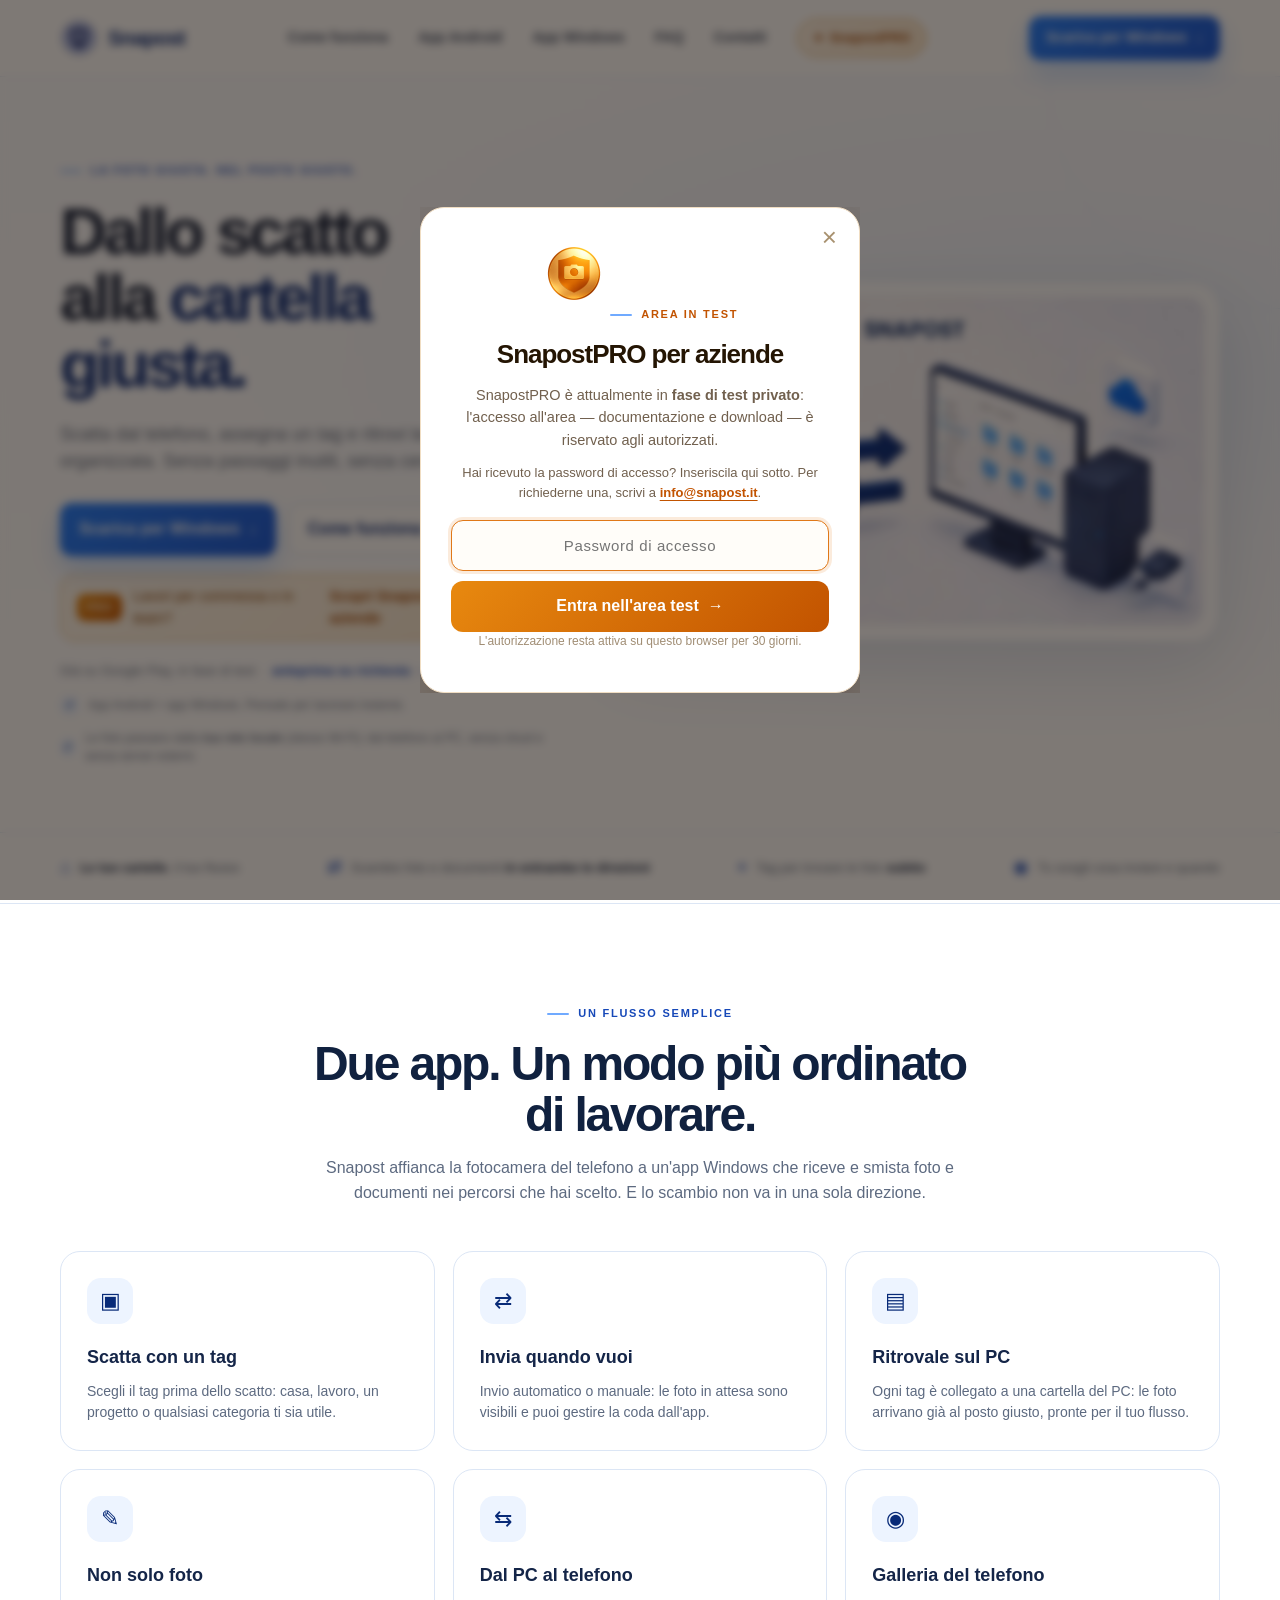
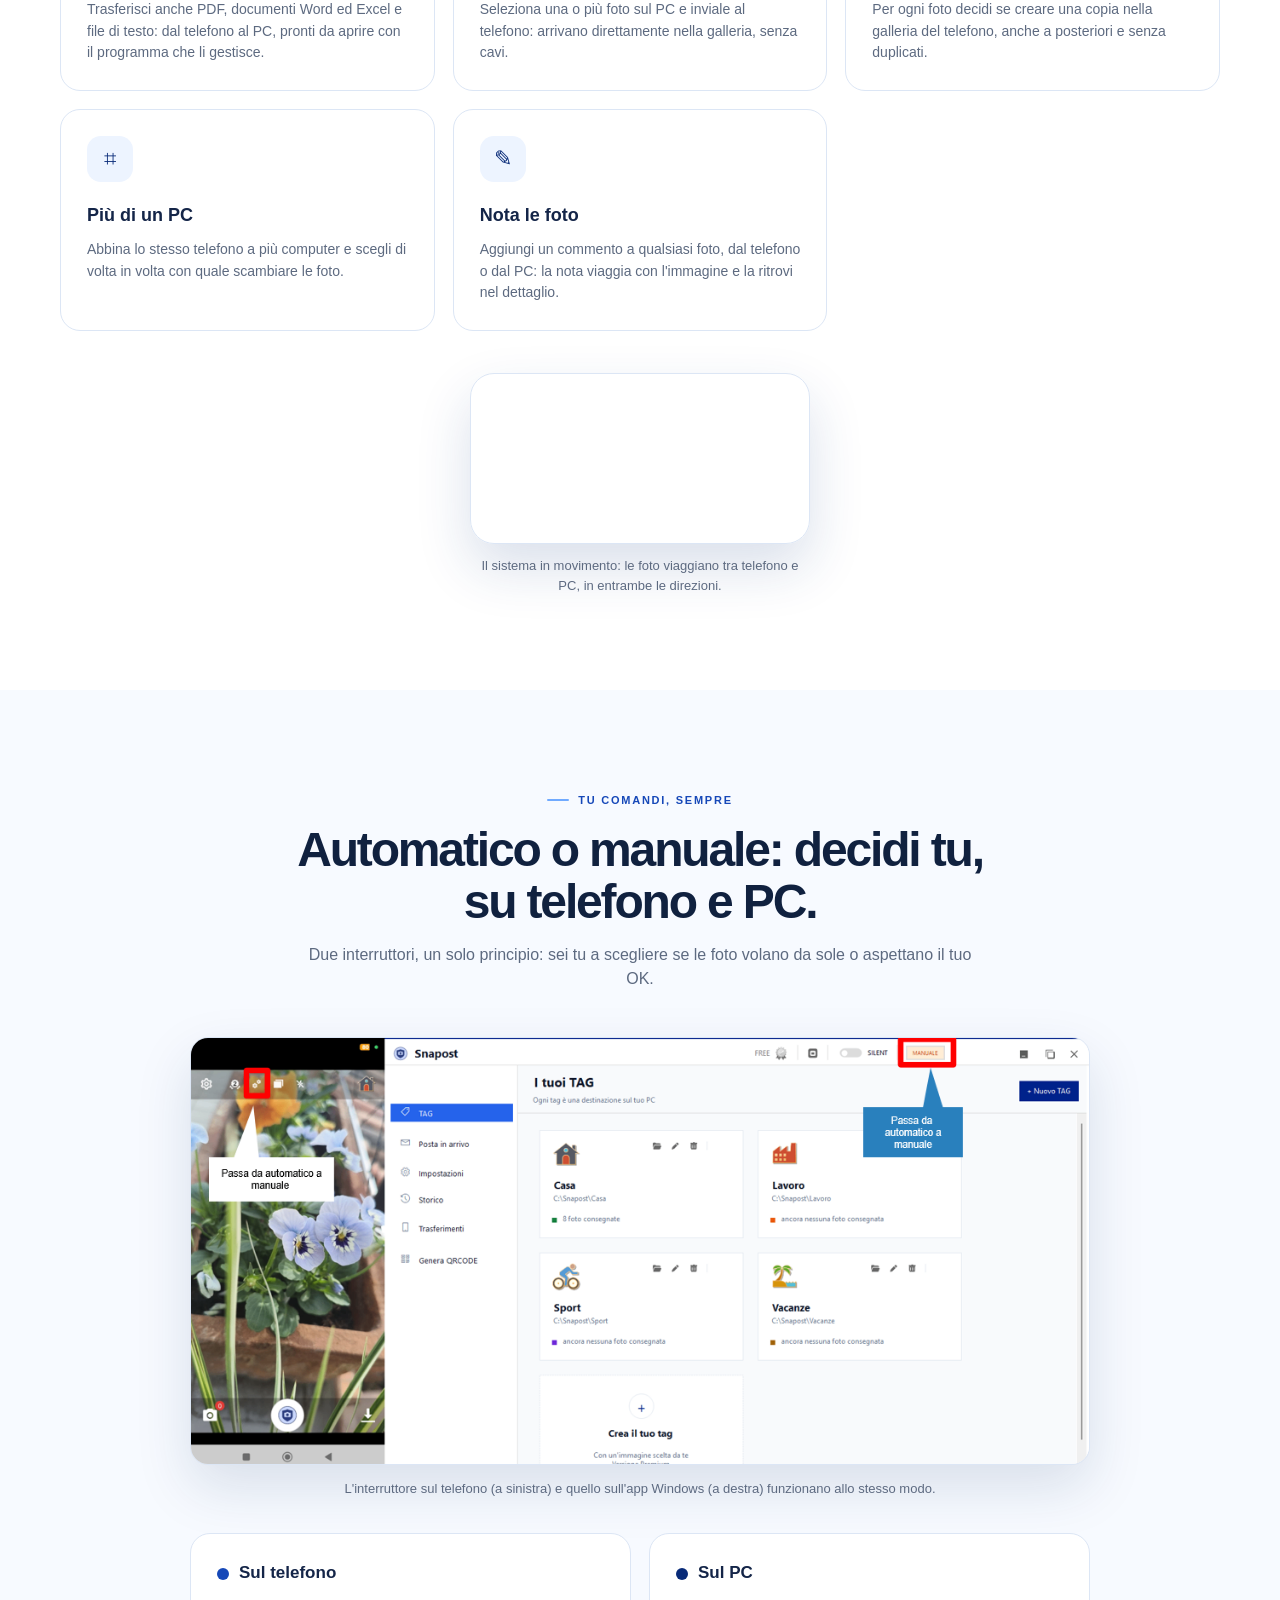
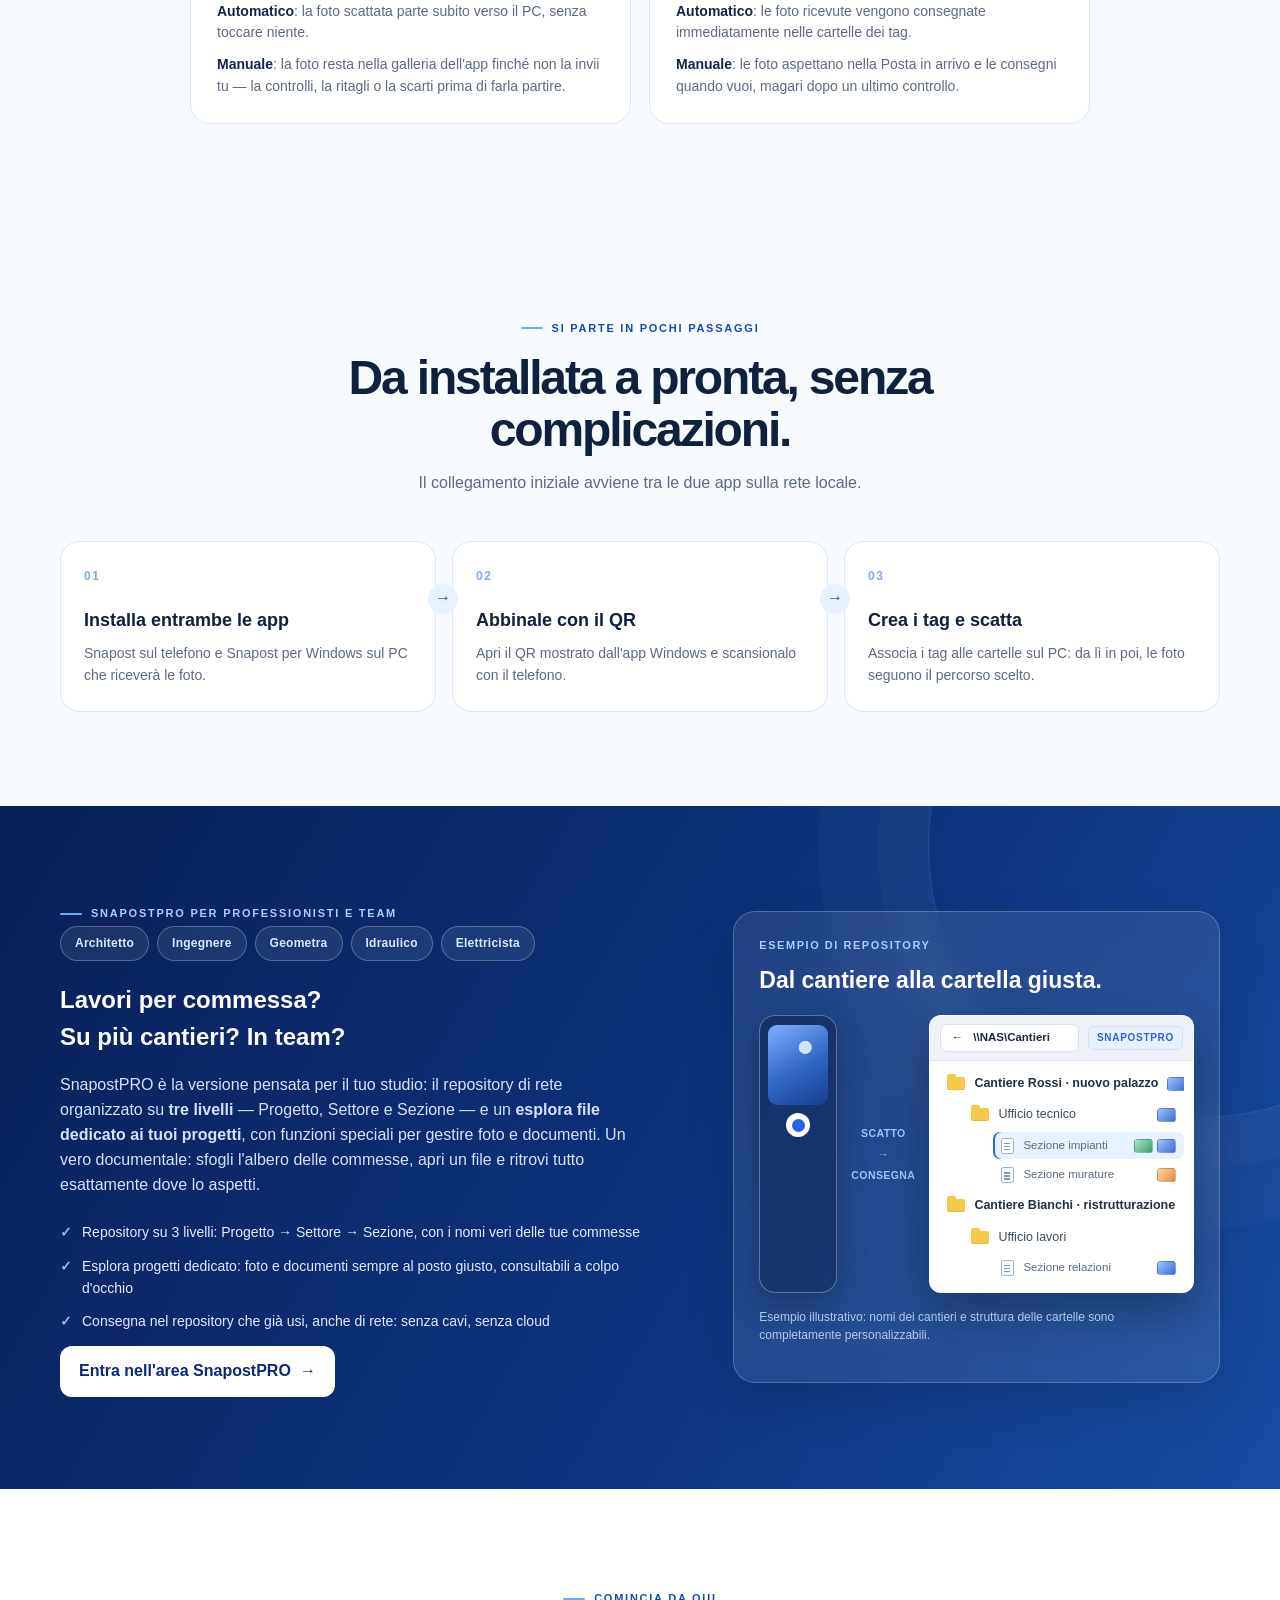
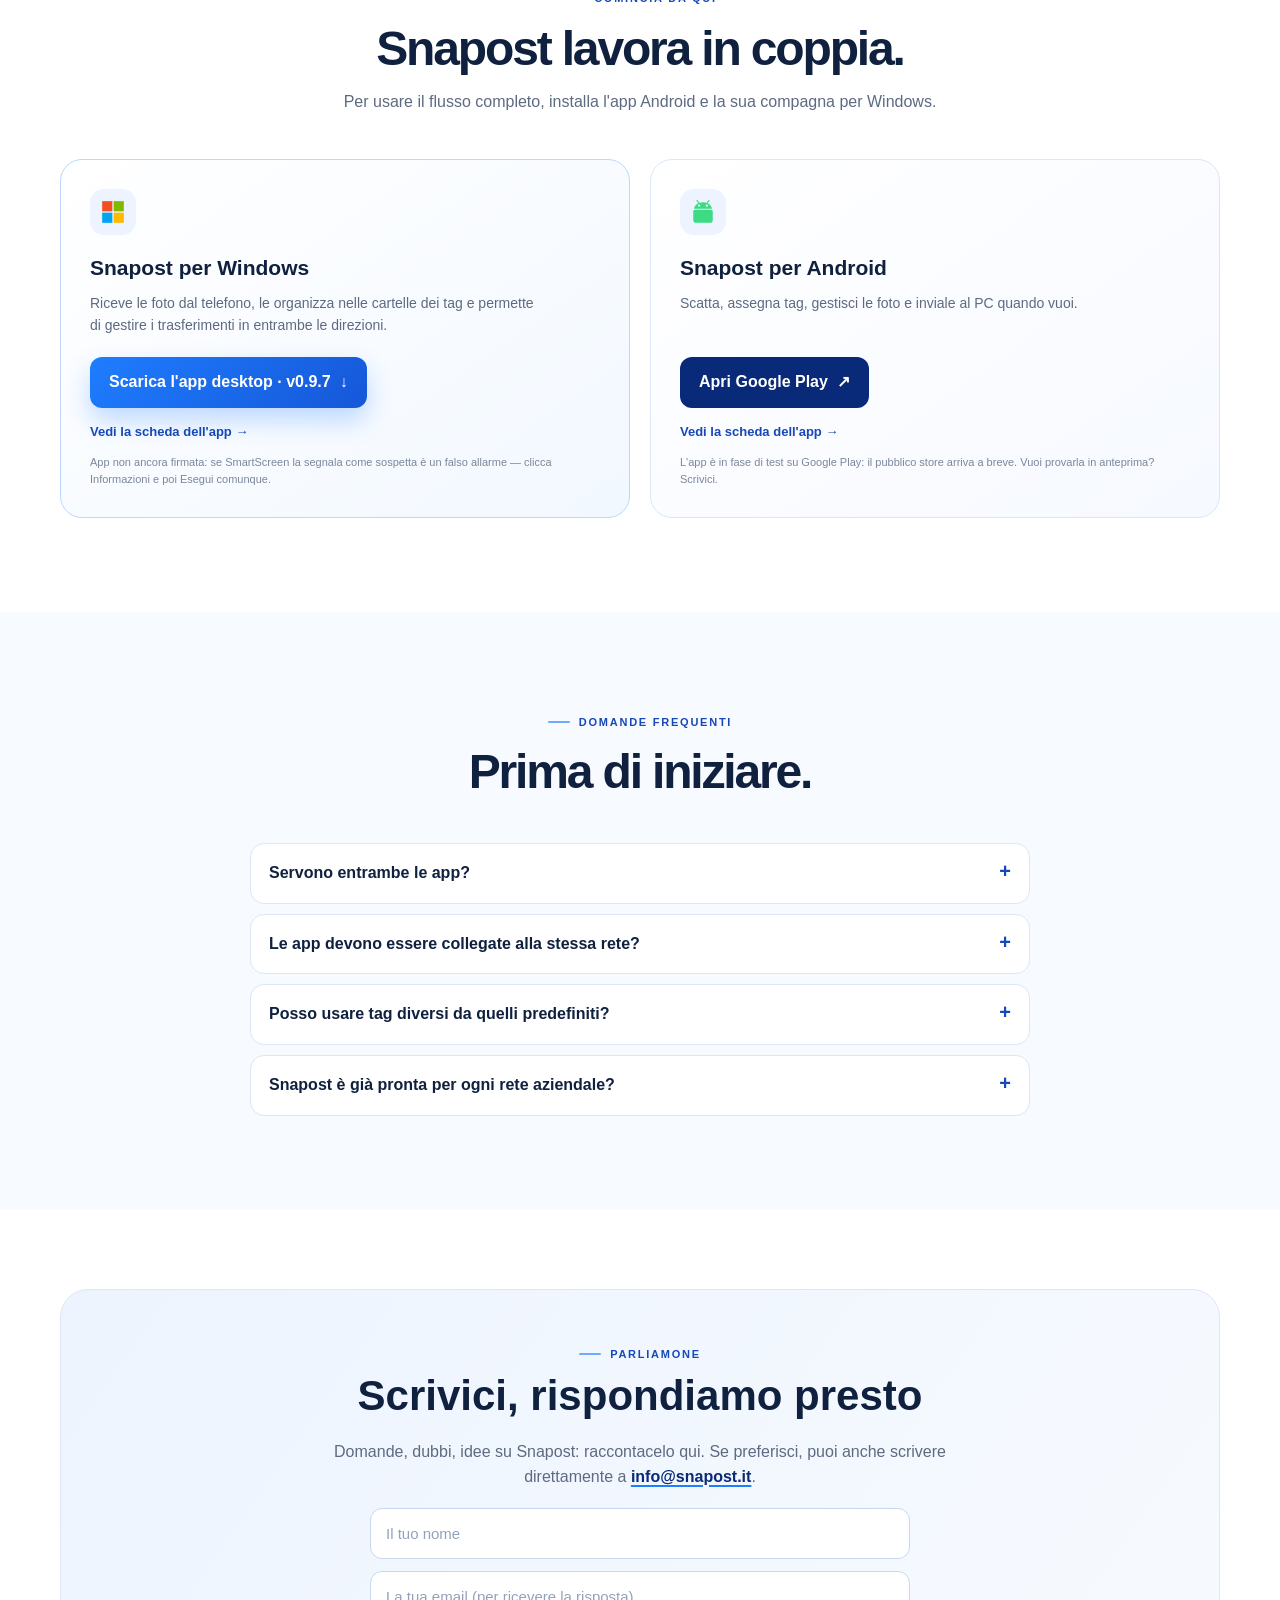
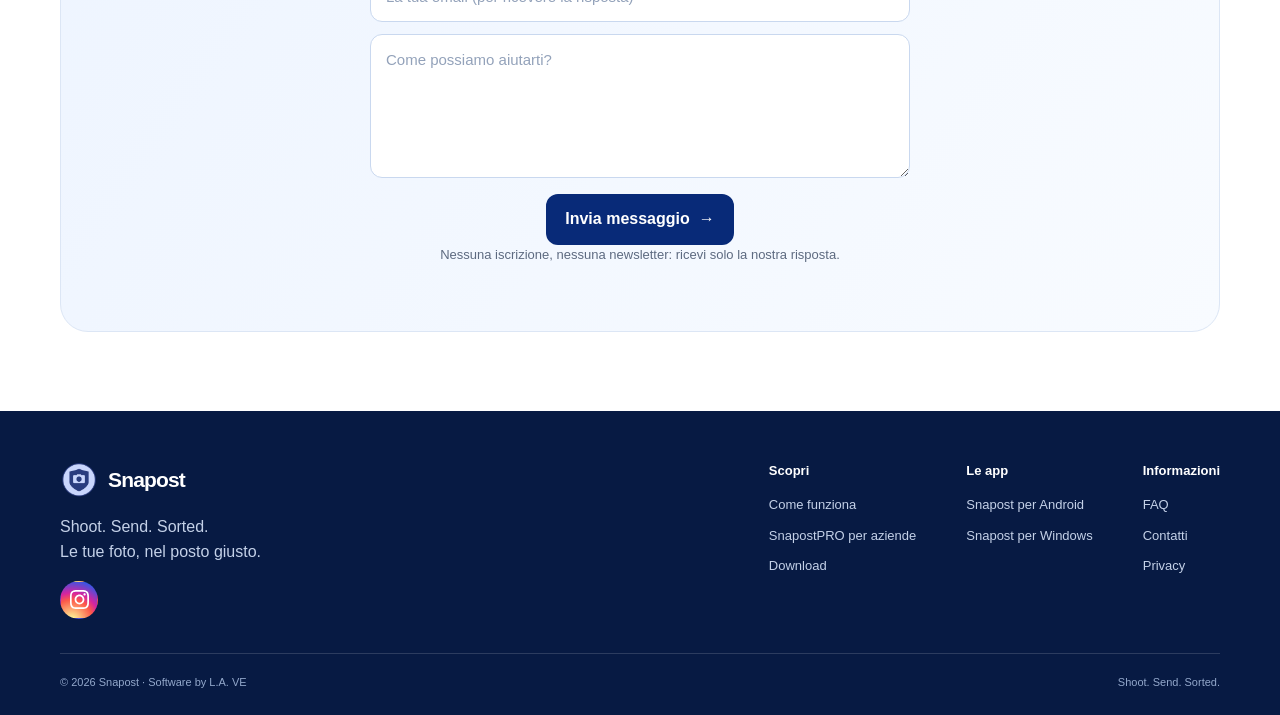
==== pro/index.html @ 6cc15892 "Guida passo passo: SnapostPRO in rete (repository condiviso) - /pro/guida.html: 4 passi (crea, condi" ====
<!doctype html>
<html lang="it">
<head>
<meta charset="utf-8">
<meta name="viewport" content="width=device-width, initial-scale=1">
<meta name="robots" content="noindex, nofollow">
<meta name="theme-color" content="#fff7ec">
<meta name="description" content="SnapostPRO: il repository aziendale organizzato su tre livelli — Progetto, Settore, Sezione — con l'esplora progetti dedicato. Area in test.">
<title>SnapostPRO — Dallo scatto al progetto giusto</title>
<link rel="icon" href="../assets/snaposticona_gold.png">
<link rel="stylesheet" href="../assets/stile.css">
<link rel="stylesheet" href="../assets/stile-pro.css">
</head>
<body class="pro">
<header class="topbar">
  <div class="container nav">
    <a class="brand" href="index.html" aria-label="SnapostPRO home"><img src="../assets/snaposticona_gold.png" alt=""><span>Snapost<span style="color:#c25300">PRO</span></span></a>
    <nav class="navlinks" id="navlinks" aria-label="Navigazione principale">
      <a href="#funziona">Come funziona</a><a href="#repository">Il repository</a><a href="guida.html">Guida in rete</a><a href="windows.html">App Windows</a><a href="android.html">App Android</a><a href="#faq">FAQ</a>
    </nav>
    <a class="nav-cta btn windows" href="windows.html#download">Scarica SnapostPRO <span aria-hidden="true">↓</span></a>
    <button class="menu-toggle" id="menuToggle" aria-label="Apri menu" aria-expanded="false">☰</button>
  </div>
</header>
<main>
<section class="hero" id="home">
  <div class="container hero-grid">
    <div class="reveal">
      <div class="eyebrow">Per professionisti e aziende</div>
      <h1>Dallo scatto<br>al <span>progetto giusto.</span></h1>
      <p class="hero-copy">Scatti dal telefono, scegli progetto, settore e sezione: la foto arriva nel repository aziendale, già dentro la commessa. Un documentale vero, anche su rete o NAS.</p>
      <div class="hero-actions">
        <a class="btn windows" href="windows.html#download">Scarica SnapostPRO <span aria-hidden="true">↓</span></a>
        <a class="btn secondary" href="#funziona">Come funziona</a>
      </div>
      <div class="hero-note"><span class="check">✓</span> Area in test: accesso riservato agli autorizzati.</div>
    </div>
    <div class="hero-art reveal">
      <div class="art-card"><div class="ph" style="aspect-ratio:16/10;border-radius:18px;border:1.5px dashed #e0c9a4;display:grid;place-items:center;color:#a9681f;font-size:13px;font-weight:700;background:linear-gradient(145deg,#fdf6ec,#f9ead2)">Immagine di presentazione<br>in arrivo</div></div>
      <div class="art-float"><span class="tiny-dot"></span><strong>Scatta. Destina. Ritrova.</strong>Il repository, sempre ordinato.</div>
    </div>
  </div>
</section>
<div class="proof"><div class="container proof-row"><div class="proof-item"><span class="proof-icon">⌂</span><span><strong>Tre livelli</strong>: Progetto → Settore → Sezione</span></div><div class="proof-item"><span class="proof-icon">▤</span><span>Esplora progetti <strong>dedicato</strong></span></div><div class="proof-item"><span class="proof-icon">⇄</span><span>Foto e documenti <strong>in entrambe le direzioni</strong></span></div><div class="proof-item"><span class="proof-icon">◉</span><span>Repository <strong>anche su rete e NAS</strong></span></div></div></div>
<section class="section" id="funziona">
  <div class="container">
    <div class="section-head reveal"><div class="eyebrow">Pensato per il lavoro di squadra</div><h2>Il flusso di Snapost, la struttura della tua impresa.</h2><p>SnapostPRO porta l'invio dal telefono nel mondo professionale: le foto e i documenti finiscono organizzati per commessa, senza passaggi manuali.</p></div>
    <div class="feature-grid">
      <article class="feature-card reveal"><div class="feature-icon">▣</div><h3>Anagrafiche a tre livelli</h3><p>Progetti, settori e sezioni con i nomi veri delle tue commesse. L'utente del telefono sceglie solo dalla struttura che hai predisposto.</p></article>
      <article class="feature-card reveal"><div class="feature-icon">⌖</div><h3>Destinazione allo scatto</h3><p>Sul telefono scegli progetto, settore e sezione prima di scattare: la foto arriva già destinata, anche se la cartella non esiste ancora.</p></article>
      <article class="feature-card reveal"><div class="feature-icon">▤</div><h3>Posta in arrivo</h3><p>Le foto arrivano nel PC e aspettano la tua consegna: verifica, ritagga, forza la consegna creando la cartella, o scarta.</p></article>
      <article class="feature-card reveal"><div class="feature-icon">⌗</div><h3>Esplora progetti</h3><p>Un esplora file dedicato all'albero delle commesse: sfogli i progetti, apri le foto, ritrovi tutto dove lo aspetti.</p></article>
      <article class="feature-card reveal"><div class="feature-icon">⇄</div><h3>Trasferimenti bidirezionali</h3><p>Dal telefono al repository e dal repository al telefono: documenti e foto viaggiano nei due sensi, senza cavi e senza cloud.</p></article>
      <article class="feature-card reveal"><div class="feature-icon">◔</div><h3>Più utenti, più dispositivi</h3><p>Ogni utente ha il suo profilo e il suo QR di abbinamento: telefoni diversi, lo stesso repository, zero confusione.</p></article>
      <article class="feature-card reveal"><div class="feature-icon">✎</div><h3>Note alle foto</h3><p>Un commento che viaggia con l'immagine: dal telefono o dal PC, visibile anche in Esplora file.</p></article>
      <article class="feature-card reveal"><div class="feature-icon">☾</div><h3>Automatico o manuale</h3><p>Modalità SILENT che consegna da sola, oppure consegna manuale sotto controllo: decidi tu, per utente e per PC.</p></article>
    </div>
  </div>
</section>
<section class="business" id="repository">
  <div class="container business-grid">
    <div class="reveal">
      <div class="eyebrow">Il tuo documentale</div>
      <div class="prof-chips"><span>Architetto</span><span>Ingegnere</span><span>Geometra</span><span>Impiantista</span><span>Cantiere</span></div>
      <h2>Il repository che già usi,<br>arricchito, non stravolto.</h2>
      <p>SnapostPRO consegna nella struttura di cartelle che hai scelto — sul PC, su una condivisione di rete o su NAS. Le anagrafiche vivono nel repository stesso: ogni PC che lo apre trova progetti, settori e sezioni già pronti.</p>
      <ul class="business-points"><li>Le cartelle restano tue: nessun formato proprietario, nessun lock-in</li><li>Anagrafiche condivise nel repository: più PC, uno stesso documentale</li><li>Foto e documenti organizzati per commessa, subito consultabili</li></ul>
      <a class="btn primary" href="windows.html#download">Scarica e prova <span>→</span></a>
    </div>
    <div class="case-card reveal">
      <div class="case-label">Esempio di repository</div><h3>Dal cantiere alla cartella giusta.</h3>
      <div class="team-scene">
        <div class="scene-phone" aria-hidden="true"><div class="scene-shot"></div><div class="scene-snap"></div></div>
        <div class="scene-link" aria-hidden="true"><span>scatto</span>→<span>consegna</span></div>
        <div class="tree">
          <div class="tree-head"><span class="crumb">←&nbsp;&nbsp;<b>\\NAS\Cantieri</b></span><span class="snap-badge">SnapostPRO</span></div>
          <div class="tree-body">
            <div class="tree-row lvl1"><i class="folder"></i>Cantiere Rossi · nuovo palazzo<span class="meta"><i class="thumb"></i><i class="thumb t2"></i></span></div>
            <div class="tree-row lvl2"><i class="folder"></i>Ufficio tecnico<span class="meta"><i class="thumb"></i></span></div>
            <div class="tree-row lvl3 sel"><i class="docfile"></i>Sezione impianti<span class="meta"><i class="thumb t3"></i><i class="thumb"></i></span></div>
            <div class="tree-row lvl3"><i class="docfile"></i>Sezione murature<span class="meta"><i class="thumb t2"></i></span></div>
            <div class="tree-row lvl1"><i class="folder"></i>Cantiere Bianchi · ristrutturazione<span class="meta"><i class="thumb t2"></i></span></div>
            <div class="tree-row lvl2"><i class="folder"></i>Ufficio lavori<span class="meta"></span></div>
            <div class="tree-row lvl3"><i class="docfile"></i>Sezione relazioni<span class="meta"><i class="thumb"></i></span></div>
          </div>
        </div>
      </div>
      <p class="note-small">Esempio illustrativo: nomi dei cantieri e struttura delle cartelle sono completamente personalizzabili.</p>
    </div>
  </div>
</section>
<section class="section steps-section">
  <div class="container">
    <div class="section-head reveal"><div class="eyebrow">Si parte in pochi passaggi</div><h2>Installato, pronto, operativo.</h2><p>Il primo avvio prepara tutto: repository, anagrafiche e abbinamento del telefono.</p></div>
    <div class="steps">
      <article class="step reveal"><h3>Installa e scegli il repository</h3><p>Al primo avvio il wizard ti fa scegliere la cartella — locale, di rete o NAS — e crea la struttura.</p></article>
      <article class="step reveal"><h3>Prepara le anagrafiche</h3><p>Progetti, settori e sezioni: li gestisci dal PC in pochi click, e l'intera app si aggiorna subito.</p></article>
      <article class="step reveal"><h3>Abbina il telefono con il QR</h3><p>Generi il QR per l'utente, lo scansioni dal telefono: da lì si scatta e la foto vola nella commessa.</p></article>
    </div>
  </div>
</section>
<section class="section" id="app">
  <div class="container">
    <div class="section-head reveal"><div class="eyebrow">Le due app</div><h2>SnapostPRO lavora in coppia.</h2><p>L'app Windows gestisce il repository; l'app Android scatta e destina. Insieme fanno il flusso completo.</p></div>
    <div class="download-grid">
      <article class="download-card win reveal"><div class="feature-icon">▰</div><h3>SnapostPRO per Windows</h3><p>Il cuore del sistema: riceve, consegna nel repository, esplora i progetti e gestisce utenti e trasferimenti.</p><a class="btn windows" href="windows.html">Vedi la scheda e scarica <span aria-hidden="true">→</span></a><small>Build di test: accesso riservato.</small></article>
      <article class="download-card reveal"><div class="feature-icon">▣</div><h3>SnapostPRO per Android</h3><p>Scatta con destinazione già scelta: progetto, settore e sezione a portata di pollice.</p><a class="btn primary" href="android.html">Vedi la scheda <span aria-hidden="true">→</span></a><small>Su Google Play a fine test.</small></article>
    </div>
  </div>
</section>
<section class="section faq" id="faq">
  <div class="container"><div class="section-head reveal"><div class="eyebrow">Domande frequenti</div><h2>Prima di iniziare.</h2></div>
    <div class="faq-list">
      <details class="faq-item reveal"><summary>Cosa cambia rispetto a Snapost?</summary><p>Snapost organizza le foto per tag; SnapostPRO le inserisce in un repository aziendale a tre livelli — Progetto, Settore, Sezione — con anagrafiche condivise, esplora progetti e gestione multi-utente.</p></details>
      <details class="faq-item reveal"><summary>Il repository può stare su rete o NAS?</summary><p>Sì. Il repository è una cartella: locale, in condivisione di rete o su NAS. Le anagrafiche vivono dentro il repository, quindi ogni PC che lo apre trova la stessa struttura.</p></details>
      <details class="faq-item reveal"><summary>Più telefoni e più PC insieme?</summary><p>Sì. Ogni utente del telefono ha il suo abbinamento con QR; più PC possono puntare allo stesso repository e consegnare nello stesso documentale.</p></details>
      <details class="faq-item reveal"><summary>E se la cartella di destinazione non esiste?</summary><p>Non è un problema: la foto aspetta in Posta in arrivo e ti segnala la destinazione mancante. Dal dettaglio puoi assegnarla o forzare la consegna, creando la cartella al volo.</p></details>
    </div>
  </div>
</section>
<section class="final-cta" id="contatti"><div class="container"><div class="final-box reveal"><div class="eyebrow">SnapostPRO</div><h2>Parliamone</h2><p>Domande sul flusso della tua impresa, o per entrare nei test: scrivici qui.</p><form class="contact-form" action="https://formspree.io/f/mppwbywd" method="POST"><input type="text" name="nome" placeholder="Il tuo nome" required autocomplete="name"><input type="email" name="email" placeholder="La tua email (per ricevere la risposta)" required autocomplete="email"><textarea name="messaggio" rows="5" placeholder="Come possiamo aiutarti?" required></textarea><input type="hidden" name="_subject" value="SnapostPRO — messaggio dall'area test"><input type="text" name="_gotcha" class="honeypot" tabindex="-1" autocomplete="off" aria-hidden="true"><button class="btn primary" type="submit">Invia messaggio <span>→</span></button></form><p class="form-note">Nessuna iscrizione, nessuna newsletter: ricevi solo la nostra risposta.</p></div></div></section>
</main>
<footer class="footer"><div class="container"><div class="footer-top"><div><a class="brand footer-brand" href="index.html"><img src="../assets/snaposticona_gold.png" alt=""><span>Snapost<span style="color:#e8a54b">PRO</span></span></a><p>Shoot. Send. Sorted.<br>Il repository, nel posto giusto.</p></div><div class="footer-links"><div class="footer-col"><strong>Scopri</strong><a href="#funziona">Come funziona</a><a href="#repository">Il repository</a><a href="windows.html#download">Download</a></div><div class="footer-col"><strong>Le app</strong><a href="windows.html">SnapostPRO per Windows</a><a href="android.html">SnapostPRO per Android</a></div><div class="footer-col"><strong>Famiglia Snapost</strong><a href="../index.html">← Torna a Snapost</a><a href="../index.html#faq">FAQ Snapost</a><a href="../privacy.html">Privacy</a></div></div></div><div class="footer-bottom"><span>© 2026 Snapost · Software by L.A. VE</span><span>Shoot. Send. Sorted.</span></div></div></footer>
<script src="../assets/pro-gate.js"></script>
<script src="../assets/sito.js"></script>
</body>
</html>
---- assets/stile.css ----
:root{--navy:#082a78;--blue:#1648b8;--azure:#1f7dff;--ink:#10213f;--muted:#5d6a80;--pale:#edf4ff;--line:#dce6f5;--white:#fff;--accent:#65a8ff;--shadow:0 24px 70px rgba(14,43,103,.13);--radius:24px}
*{box-sizing:border-box}html{scroll-behavior:smooth;scroll-padding-top:88px}body{margin:0;background:#fff;color:var(--ink);font-family:Inter,"Segoe UI",Arial,sans-serif;line-height:1.55}a{color:inherit;text-decoration:none}button{font:inherit}.container{width:min(1160px,calc(100% - 48px));margin:auto}
/* ---- barra di navigazione ---- */
.topbar{position:sticky;top:0;z-index:20;background:rgba(255,255,255,.9);backdrop-filter:blur(18px);border-bottom:1px solid rgba(220,230,245,.8)}.nav{height:76px;display:flex;align-items:center;justify-content:space-between;gap:25px}.brand{display:flex;align-items:center;gap:10px;font-size:21px;font-weight:800;letter-spacing:-.04em;color:var(--navy)}.brand img{width:38px;height:38px;object-fit:contain}.navlinks{display:flex;align-items:center;gap:30px;color:#43516a;font-size:14px;font-weight:600}.navlinks a:hover{color:var(--blue)}.navlinks a.active{color:var(--blue)}
/* ---- bottoni ---- */
.nav-cta,.btn{border:0;border-radius:12px;background:var(--navy);color:white;font-weight:700;padding:13px 19px;display:inline-flex;align-items:center;justify-content:center;gap:9px;transition:transform .2s,background .2s,box-shadow .2s;cursor:pointer}.nav-cta{font-size:14px;padding:11px 17px}.nav-cta:hover,.btn.primary:hover{background:#123fa4;transform:translateY(-2px);box-shadow:0 12px 26px rgba(8,42,120,.2)}.btn.windows{background:linear-gradient(135deg,#1f7dff,#1557d8);box-shadow:0 12px 26px rgba(31,125,255,.28)}.btn.windows:hover{background:linear-gradient(135deg,#3a8dff,#1961e2);transform:translateY(-2px);box-shadow:0 16px 32px rgba(31,125,255,.38)}.btn.secondary{background:#fff;color:var(--navy);border:1px solid #cbd8ed}.btn.secondary:hover{background:var(--pale);transform:translateY(-2px)}.menu-toggle{display:none;border:1px solid var(--line);background:white;color:var(--navy);border-radius:10px;padding:9px 12px}
/* ---- home: hero ---- */
.hero{position:relative;overflow:hidden;padding:78px 0 66px;background:radial-gradient(ellipse at 83% 40%,#e9f2ff 0,rgba(237,244,255,.5) 28%,transparent 58%),linear-gradient(180deg,#fbfcff 0%,#fff 100%)}.hero:before{content:"";position:absolute;width:460px;height:460px;border:1px solid rgba(85,143,225,.1);border-radius:50%;right:-230px;top:-230px}.hero-grid{position:relative;display:grid;grid-template-columns:.91fr 1.09fr;align-items:center;gap:46px}.eyebrow{display:inline-flex;align-items:center;gap:9px;color:var(--blue);font-size:11px;letter-spacing:.16em;font-weight:800;text-transform:uppercase}.eyebrow:before{content:"";width:22px;height:2px;background:#70aaff;border-radius:2px}.hero h1{font-size:clamp(42px,5.1vw,68px);line-height:1.02;letter-spacing:-.055em;margin:19px 0 22px;color:#101e3a;font-weight:760}.hero h1 span{color:var(--navy)}.hero-copy{font-size:18px;color:var(--muted);max-width:520px;margin:0 0 27px}.hero-actions{display:flex;gap:12px;flex-wrap:wrap}.hero-store{display:flex;align-items:center;gap:10px;margin-top:20px;color:#68758b;font-size:13px}.hero-store a{color:var(--blue);font-weight:700}.hero-store a:hover{text-decoration:underline}.hero-note{display:flex;align-items:center;gap:9px;margin-top:14px;color:#68758b;font-size:12px}.check{display:grid;place-items:center;width:19px;height:19px;border-radius:50%;background:#e7f1ff;color:var(--blue);font-size:12px;font-weight:900}.hero-art{position:relative}.art-card{background:rgba(255,255,255,.74);border:1px solid rgba(206,221,243,.85);border-radius:28px;padding:15px;box-shadow:var(--shadow);transform:rotate(.3deg)}.art-card img{width:100%;display:block;border-radius:18px}.art-float{position:absolute;left:-27px;bottom:25px;background:#fff;border:1px solid var(--line);border-radius:16px;padding:13px 17px;box-shadow:0 15px 40px rgba(14,43,103,.14);font-size:13px;color:var(--muted);animation:float 5s ease-in-out infinite}.art-float strong{display:block;color:var(--navy);font-size:15px}.tiny-dot{display:inline-block;width:8px;height:8px;background:#35b979;border-radius:50%;margin-right:7px}
/* ---- home: barra prova ---- */
.proof{border-top:1px solid var(--line);border-bottom:1px solid var(--line);background:#fff}.proof-row{display:flex;justify-content:space-between;align-items:center;gap:20px;padding:21px 0;color:#59677d;font-size:13px}.proof-row strong{color:var(--ink)}.proof-item{display:flex;align-items:center;gap:9px}.proof-icon{font-size:18px;color:var(--blue)}
/* ---- sezioni ---- */
.section{padding:94px 0}.section-head{max-width:690px;margin:0 auto 45px;text-align:center}.section-head .eyebrow{justify-content:center}.section h2{font-size:clamp(32px,4vw,48px);letter-spacing:-.045em;line-height:1.08;margin:15px 0;color:#10213f}.section-head p{font-size:16px;color:var(--muted);margin:0}
/* ---- card funzioni ---- */
.feature-grid{display:grid;grid-template-columns:repeat(3,1fr);gap:18px}.feature-card{border:1px solid var(--line);border-radius:20px;padding:26px;background:#fff;transition:transform .25s,box-shadow .25s,border-color .25s}.feature-card:hover{transform:translateY(-5px);border-color:#b9d1f3;box-shadow:0 20px 44px rgba(24,65,132,.09)}.feature-icon{width:46px;height:46px;border-radius:14px;background:#edf4ff;color:var(--navy);display:grid;place-items:center;font-size:22px;margin-bottom:20px}.feature-card h3{font-size:18px;margin:0 0 9px;color:#142548}.feature-card p{color:var(--muted);font-size:14px;margin:0}.eco-demo{max-width:340px;margin:42px auto 0;text-align:center}.eco-demo video{width:100%;border-radius:24px;display:block;box-shadow:0 24px 54px rgba(24,65,132,.16);border:1px solid var(--line)}.eco-demo figcaption{font-size:13px;color:var(--muted);margin-top:12px}
/* ---- passi ---- */
.steps-section{background:#f7faff}.steps{display:grid;grid-template-columns:repeat(3,1fr);gap:16px;counter-reset:step}.step{position:relative;padding:25px 23px 24px;background:white;border:1px solid var(--line);border-radius:20px;counter-increment:step}.step:before{content:"0" counter(step);display:block;color:#7aabed;font-weight:800;font-size:12px;letter-spacing:.12em;margin-bottom:22px}.step h3{font-size:18px;margin:0 0 8px}.step p{margin:0;color:var(--muted);font-size:14px}.step:not(:last-child):after{content:"→";position:absolute;right:-23px;top:42px;z-index:2;width:30px;height:30px;display:grid;place-items:center;background:#e8f1ff;color:var(--blue);border-radius:50%;font-weight:800}
/* ---- aziende ---- */
.business{padding:92px 0;background:linear-gradient(120deg,#091f58 0%,#0c347f 58%,#164da2 100%);color:white;position:relative;overflow:hidden}.business:after{content:"";position:absolute;width:540px;height:540px;right:-190px;top:-230px;border:1px solid rgba(255,255,255,.12);border-radius:50%;box-shadow:0 0 0 50px rgba(255,255,255,.025),0 0 0 110px rgba(255,255,255,.025)}.business-grid{position:relative;z-index:1;display:grid;grid-template-columns:1fr .8fr;align-items:center;gap:65px}.business .eyebrow{color:#a8ceff}.business h2{color:white;margin:16px 0 18px}.business p{color:#d5e2f8;font-size:16px;max-width:580px}.business .btn.primary{background:#fff;color:var(--navy);margin-top:13px}.business .btn.primary:hover{background:#eaf2ff}.business-points{display:grid;gap:12px;margin:25px 0 0;padding:0;list-style:none;color:#e2ecff;font-size:14px}.business-points li{display:flex;gap:10px}.business-points li:before{content:"✓";color:#80bdff;font-weight:900}.case-card{padding:25px;border:1px solid rgba(255,255,255,.22);background:rgba(255,255,255,.09);backdrop-filter:blur(12px);border-radius:22px;box-shadow:0 20px 50px rgba(0,0,0,.13)}.case-label{font-size:11px;letter-spacing:.14em;color:#a8ceff;font-weight:800;text-transform:uppercase}.case-card h3{font-size:23px;line-height:1.2;margin:13px 0 20px}.flow{display:grid;gap:10px}.flow-row{display:flex;align-items:center;gap:12px;padding:12px;border:1px solid rgba(255,255,255,.13);border-radius:12px;background:rgba(4,21,61,.25);font-size:13px;color:#f1f6ff}.flow-row span{width:29px;height:29px;display:grid;place-items:center;border-radius:9px;background:rgba(111,174,255,.18);color:#b9d9ff;font-weight:800}.flow-arrow{text-align:center;color:#8bbcff;font-size:17px;line-height:.7}.note-small{font-size:12px!important;color:#b7c9e7!important;margin-top:15px!important}
.prof-chips{display:flex;flex-wrap:wrap;gap:8px;margin:4px 0 20px}.prof-chips span{font-size:12px;font-weight:700;letter-spacing:.02em;padding:7px 14px;border-radius:999px;border:1px solid rgba(255,255,255,.25);background:rgba(255,255,255,.08);color:#dbe9ff}
.team-scene{display:flex;gap:14px;align-items:stretch;margin-top:4px}
.scene-phone{flex:none;width:78px;border-radius:16px;border:1.5px solid rgba(255,255,255,.32);background:rgba(4,21,61,.38);padding:9px 8px;display:flex;flex-direction:column;gap:8px;align-items:center;box-shadow:0 12px 30px rgba(0,0,0,.25)}
.scene-shot{width:100%;aspect-ratio:3/4;border-radius:9px;background:radial-gradient(circle at 62% 28%,#cfe4ff 0 9%,transparent 10%),linear-gradient(150deg,#7fb0ff 0%,#2f66c4 55%,#163f8f 100%)}
.scene-snap{width:24px;height:24px;border-radius:50%;background:#fff;display:grid;place-items:center}.scene-snap:after{content:"";width:13px;height:13px;border-radius:50%;background:#2563eb}
.scene-link{flex:none;display:flex;flex-direction:column;align-items:center;justify-content:center;gap:5px;color:#9cc6ff;font-size:10.5px;font-weight:700;letter-spacing:.04em;text-transform:uppercase}
.tree{flex:1;min-width:0;border-radius:12px;background:#fff;border:1px solid rgba(255,255,255,.45);overflow:hidden;box-shadow:0 18px 44px rgba(0,0,0,.3);color:#22303f}
.tree-head{display:flex;align-items:center;gap:9px;padding:8px 10px;font-size:11.5px;color:#5b6b7f;background:#eef2f8;border-bottom:1px solid #dfe6f0}
.tree-head .crumb{display:flex;align-items:center;gap:4px;flex:1;min-width:0;background:#fff;border:1px solid #d8e0ec;border-radius:7px;padding:4px 10px;font-weight:600;color:#1c2b3a;overflow:hidden;white-space:nowrap}
.tree-head .snap-badge{color:#2563eb;font-weight:800;font-size:10px;letter-spacing:.07em;text-transform:uppercase;background:#e8f1ff;border:1px solid #cfe2ff;border-radius:6px;padding:3px 8px}
.tree-body{padding:8px 9px 10px;display:grid;gap:2px}
.tree-row{display:flex;align-items:center;gap:9px;font-size:12.5px;color:#22303f;padding:5px 8px;border-radius:7px;white-space:nowrap;overflow:hidden}
.tree-row .meta{margin-left:auto;display:flex;gap:4px}
.lvl1{font-weight:700}.lvl2{margin-left:24px;position:relative;color:#3c4c5f}.lvl2:before{content:"";position:absolute;left:-13px;top:50%;width:9px;height:1.5px;background:#c3cedd}.lvl3{margin-left:54px;position:relative;color:#5a6a7e;font-size:11.5px}.lvl3:before{content:"";position:absolute;left:-13px;top:50%;width:9px;height:1.5px;background:#c3cedd}
.tree-row.sel{background:#e8f1ff;box-shadow:inset 2px 0 0 #2563eb}
.folder{width:18px;height:13px;flex:none;position:relative;background:#f7c94b;border-radius:2px;box-shadow:inset 0 -1px 0 rgba(0,0,0,.08)}.folder:before{content:"";position:absolute;left:0;top:-3px;width:9px;height:4px;background:#f7c94b;border-radius:2px 2px 0 0}.docfile{width:13px;height:16px;flex:none;background:#fff;border:1.5px solid #9db4d2;border-radius:2px;position:relative}.docfile:before{content:"";position:absolute;left:2px;top:4px;width:6px;height:1.5px;background:#7d9ac2;box-shadow:0 3px 0 #7d9ac2,0 6px 0 #7d9ac2}
.avatar{width:21px;height:21px;flex:none;border-radius:50%;display:grid;place-items:center;font-size:8.5px;font-weight:800;color:#fff;font-style:normal;box-shadow:inset 0 -1px 0 rgba(0,0,0,.15)}
.av-a{background:#4f8ef7}.av-b{background:#34c98e}.av-c{background:#f09b4d}
.thumb{width:19px;height:14px;border-radius:3.5px;flex:none;border:1px solid rgba(28,43,58,.12);background:linear-gradient(135deg,#9fc3ff,#3e6fd0)}.thumb.t2{background:linear-gradient(135deg,#ffd9a0,#e08b3a)}.thumb.t3{background:linear-gradient(135deg,#a8e6c9,#3aa06d)}
@media(max-width:720px){.team-scene{flex-direction:column}.scene-phone{flex-direction:row;width:100%;justify-content:space-between}.scene-shot{width:56px;aspect-ratio:4/3}.scene-link{flex-direction:row}.tree{width:100%}.tree-row{white-space:normal}}
/* ---- download ---- */
.download-grid{display:grid;grid-template-columns:1fr 1fr;gap:20px}.download-card{border-radius:22px;padding:29px;border:1px solid var(--line);background:linear-gradient(145deg,#fff,#f6f9ff);display:flex;flex-direction:column;align-items:flex-start}.download-card.win{border-color:#bcd7ff;background:linear-gradient(145deg,#fff,#f2f8ff)}.download-card .feature-icon{margin-bottom:17px}.download-card h3{font-size:21px;margin:0 0 8px}.download-card p{font-size:14px;color:var(--muted);margin:0 0 21px;max-width:450px}.download-card .btn{margin-top:auto}.download-card small{margin-top:12px;color:#7b879b;font-size:11px}.more-link{margin-top:14px;font-size:13px;font-weight:700;color:var(--blue)}.more-link:hover{text-decoration:underline}
/* ---- FAQ ---- */
.faq{background:#f7faff}.faq-list{max-width:780px;margin:auto;display:grid;gap:10px}.faq-item{border:1px solid var(--line);background:white;border-radius:14px;padding:0 18px}.faq-item summary{cursor:pointer;list-style:none;font-weight:700;padding:17px 28px 17px 0;position:relative}.faq-item summary::-webkit-details-marker{display:none}.faq-item summary:after{content:"+";position:absolute;right:0;color:var(--blue);font-size:20px;top:12px}.faq-item[open] summary:after{content:"−"}.faq-item p{color:var(--muted);font-size:14px;margin:0;padding:0 0 17px}
/* ---- CTA finale ---- */
.final-cta{padding:79px 0;text-align:center;background:white}.final-box{border-radius:28px;padding:48px 30px;background:linear-gradient(125deg,#edf4ff,#f8fbff);border:1px solid var(--line)}.final-box h2{margin:0 0 12px;font-size:clamp(29px,4vw,42px)}.final-box p{color:var(--muted);margin:0 auto 18px;max-width:620px}.contact-email{margin-bottom:22px}.contact-email-label{display:block;color:var(--muted);font-size:12px;text-transform:uppercase;letter-spacing:.08em;margin-bottom:6px}.contact-email a{color:var(--navy);font-weight:750;font-size:19px;text-decoration:underline;text-decoration-color:var(--blue);text-decoration-thickness:2px;text-underline-offset:4px}.contact-email a:hover{color:var(--blue)}
/* ---- form contatti (Formspree) ---- */
.contact-mail-inline{color:var(--navy);font-weight:750;text-decoration:underline;text-decoration-color:var(--azure);text-decoration-thickness:2px;text-underline-offset:3px}.contact-mail-inline:hover{color:var(--blue)}
.contact-form{max-width:540px;margin:6px auto 0;display:grid;gap:12px;text-align:left}
.contact-form input,.contact-form textarea{width:100%;border:1px solid #c9d8ef;border-radius:12px;padding:13px 15px;font:inherit;font-size:15px;color:var(--ink);background:#fff;transition:border-color .2s,box-shadow .2s}
.contact-form input::placeholder,.contact-form textarea::placeholder{color:#93a2ba}
.contact-form input:focus,.contact-form textarea:focus{outline:none;border-color:var(--azure);box-shadow:0 0 0 3px rgba(31,125,255,.14)}
.contact-form textarea{resize:vertical;min-height:120px}
.contact-form .btn{justify-self:center;margin-top:4px}
.contact-form .honeypot{position:absolute!important;left:-9999px;width:1px;height:1px;opacity:0}
.form-note{margin:16px auto 0;font-size:13px;color:var(--muted)}
.form-status{border-radius:14px;padding:18px 20px;font-size:15px;margin:6px auto 0;max-width:540px;text-align:left}
.form-status.ok{border:1px solid #b5e0c3;background:#eefaf1;color:#1c6b38}
.form-status.err{border:1px solid #f0c5c5;background:#fdf0f0;color:#9c3131}
/* ---- footer ---- */
.footer{background:#071a43;color:#c4d1e8;padding:50px 0 24px}.footer-top{display:flex;justify-content:space-between;gap:30px;padding-bottom:34px;border-bottom:1px solid rgba(255,255,255,.15)}.footer-brand{color:white}.footer-brand p{max-width:300px;font-size:13px;color:#aabbd9}.footer-links{display:flex;gap:50px}.footer-col{display:grid;align-content:start;gap:10px;font-size:13px}.footer-col strong{color:#fff;margin-bottom:4px}.footer-col a:hover{color:#fff}.footer-social{display:flex;gap:10px;margin-top:16px}.footer-social a{display:inline-flex;align-items:center;justify-content:center;width:38px;height:38px;border-radius:50%;background:rgba(255,255,255,.07);border:1px solid rgba(255,255,255,.18);color:#c4d1e8;transition:background .2s ease,color .2s ease,border-color .2s ease}.footer-social a:hover{background:#fff;border-color:#fff;color:#071a43}.footer-social a.ig{background:radial-gradient(circle at 30% 107%,#fdf497 0%,#fdf497 5%,#fd5949 45%,#d6249f 60%,#285aeb 90%);border-color:transparent;color:#fff}.footer-social a.ig:hover{background:radial-gradient(circle at 30% 107%,#fdf497 0%,#fdf497 5%,#fd5949 45%,#d6249f 60%,#285aeb 90%);border-color:transparent;color:#fff;transform:scale(1.08)}.footer-social svg{width:19px;height:19px;fill:currentColor}.footer-bottom{display:flex;justify-content:space-between;gap:15px;padding-top:20px;font-size:11px;color:#93a8cb}
/* ---- PAGINE APP: hero specifico ---- */
.page-hero{padding:66px 0 54px;background:radial-gradient(ellipse at 80% 30%,#e9f2ff 0,rgba(237,244,255,.45) 30%,transparent 60%),linear-gradient(180deg,#fbfcff,#fff)}.page-hero-grid{display:grid;grid-template-columns:1fr .8fr;gap:46px;align-items:center}.app-badge{display:inline-flex;align-items:center;gap:8px;background:#eef5ff;border:1px solid #cfe0f7;color:var(--blue);border-radius:999px;padding:7px 14px;font-size:11px;font-weight:800;letter-spacing:.12em;text-transform:uppercase}.page-hero h1{font-size:clamp(36px,4.6vw,58px);letter-spacing:-.05em;line-height:1.05;margin:18px 0 18px;color:#101e3a;font-weight:760}.page-hero p{font-size:17px;color:var(--muted);max-width:540px;margin:0 0 8px}.cta-row{display:flex;gap:12px;flex-wrap:wrap;margin-top:26px}
/* ---- PAGINE APP: galleria screenshot ---- */
.gallery{display:grid;grid-template-columns:repeat(3,1fr);gap:18px}.gallery.narrow{grid-template-columns:repeat(2,1fr);max-width:860px;margin:0 auto}.shot{border:1px solid var(--line);border-radius:18px;padding:12px;background:#fff;transition:transform .25s,box-shadow .25s}.shot:hover{transform:translateY(-4px);box-shadow:0 16px 36px rgba(24,65,132,.1)}.shot>a{display:block;border-radius:12px;overflow:hidden}.shot>a:focus-visible{outline:2px solid var(--azure);outline-offset:3px}.shot img{width:100%;display:block;border-radius:12px}.shot.desktop img{aspect-ratio:16/10;object-fit:contain;background:#f7f9fc}.shot.phone img{aspect-ratio:9/19;object-fit:cover;background:#f7f9fc}.shot .ph{border-radius:12px;background:linear-gradient(145deg,#f4f8ff,#e9f1fd);border:1.5px dashed #b9cdf0;display:grid;place-items:center;color:#7d94bd;font-size:12px;font-weight:700;text-align:center;padding:16px}.shot.phone .ph{aspect-ratio:9/17}.shot.desktop .ph{aspect-ratio:16/10}.shot figcaption{margin-top:10px;font-size:13px;color:var(--muted);text-align:center}
/* ---- PAGINE APP: video ---- */
.video-slot{max-width:860px;margin:0 auto}.video-slot.vertical{max-width:390px}.video-slot.vertical iframe{aspect-ratio:9/16}.video-slot .ph{aspect-ratio:16/9;border-radius:18px;background:linear-gradient(145deg,#0d2f6e,#164da2);border:1.5px dashed rgba(255,255,255,.35);display:grid;place-items:center;color:#dbe9ff;text-align:center;font-weight:700;font-size:15px}.video-slot video{width:100%;border-radius:18px;display:block;box-shadow:var(--shadow)}.video-slot iframe{width:100%;aspect-ratio:16/9;border:0;border-radius:18px;display:block;box-shadow:var(--shadow)}
/* ---- switch auto/manuale ---- */
.switch-section{background:#f7faff}.switch-shot{max-width:900px;margin:0 auto}.switch-shot img{width:100%;border-radius:18px;border:1px solid var(--line);box-shadow:0 22px 55px rgba(18,45,90,.13);display:block;background:#fff}.switch-shot figcaption{text-align:center;color:var(--muted);font-size:13px;margin-top:14px}.switch-explain{display:grid;grid-template-columns:1fr 1fr;gap:18px;max-width:900px;margin:34px auto 0}.switch-card{border:1px solid var(--line);border-radius:20px;padding:26px;background:#fff}.switch-card h3{display:flex;align-items:center;gap:10px;font-size:17px;margin:0 0 14px;color:#142548}.switch-card p{color:var(--muted);font-size:14px;margin:0 0 10px}.switch-card p:last-child{margin:0}.switch-card strong{color:#142548}.switch-dot{width:12px;height:12px;border-radius:50%;display:inline-block;flex:0 0 auto}.switch-dot.phone{background:var(--blue)}.switch-dot.pc{background:var(--navy)}@media(max-width:900px){.switch-explain{grid-template-columns:1fr}}
/* ---- PAGINA PRIVACY ---- */
.legal-hero{padding:56px 0 44px}.legal-hero h1{font-size:clamp(34px,4.2vw,52px)}.legal-hero p{font-size:16px}.legal-updated{margin-top:16px;font-size:12px;color:#8290a6}.legal-section{padding:26px 0 80px}.legal-body{max-width:760px;display:grid;gap:14px}.legal-body>div{border:1px solid var(--line);border-radius:18px;background:#fff;padding:26px 28px}.legal-body h2{font-size:21px;letter-spacing:-.03em;margin:0 0 12px;color:#142548}.legal-body p{color:var(--muted);font-size:15px;margin:0 0 10px;line-height:1.65}.legal-body p:last-child{margin-bottom:0}.legal-body ul{margin:0;padding:0;list-style:none;display:grid;gap:9px}.legal-body li{color:var(--muted);font-size:15px;line-height:1.55;padding-left:22px;position:relative}.legal-body li:before{content:"✓";position:absolute;left:0;color:var(--blue);font-weight:900}.legal-body a{color:var(--blue);font-weight:650}.legal-body a:hover{text-decoration:underline}
/* ---- animazioni ---- */
.reveal{opacity:0;transform:translateY(20px);transition:opacity .65s ease,transform .65s ease}.reveal.visible{opacity:1;transform:none}@keyframes float{0%,100%{transform:translateY(0)}50%{transform:translateY(-8px)}}
@media(prefers-reduced-motion:reduce){html{scroll-behavior:auto}.reveal{opacity:1;transform:none;transition:none}.art-float{animation:none}*{transition:none!important}}
/* ---- responsive ---- */
.mobile-note{margin:6px 0 0;padding:12px 14px;border:1px solid var(--line);border-radius:12px;background:#f7faff;color:var(--muted);font-size:13px;line-height:1.5;text-align:left}.mobile-note strong{color:#142548}
@media(max-width:900px){.navlinks{gap:17px}.hero{padding-top:56px}.hero-grid{grid-template-columns:1fr;gap:35px}.hero-copy{max-width:640px}.hero-art{max-width:760px;margin:auto}.business-grid{grid-template-columns:1fr;gap:35px}.case-card{max-width:600px}.feature-grid{grid-template-columns:1fr 1fr}.proof-row{flex-wrap:wrap;justify-content:center}.proof-item{width:44%}.page-hero-grid{grid-template-columns:1fr;gap:26px}.gallery{grid-template-columns:1fr 1fr}}
@media(max-width:650px){.container{width:min(100% - 32px,560px)}.nav{height:66px}.brand{font-size:19px}.brand img{width:34px;height:34px}.menu-toggle{display:block}.nav-cta{margin-left:auto;font-size:12px;padding:10px 12px}.navlinks{display:none;position:absolute;left:16px;right:16px;top:60px;padding:15px;background:white;border:1px solid var(--line);border-radius:15px;box-shadow:var(--shadow);flex-direction:column;align-items:stretch;gap:0}.navlinks.open{display:flex}.navlinks a{padding:12px 8px;border-bottom:1px solid #edf1f7}.navlinks a:last-child{border:0}.hero{padding:48px 0 44px}.hero h1{font-size:43px}.hero-copy{font-size:16px}.hero-actions{display:grid}.hero-actions .btn{width:100%}.art-card{padding:8px;border-radius:18px}.art-card img{border-radius:12px}.art-float{left:7px;bottom:-24px;padding:9px 12px;font-size:11px}.art-float strong{font-size:13px}.section{padding:68px 0}.section-head{margin-bottom:28px}.feature-grid,.steps,.download-grid,.gallery{grid-template-columns:1fr}.step:not(:last-child):after{display:none}.feature-card{padding:22px}.business{padding:68px 0}.business-grid{gap:27px}.case-card{padding:20px}.proof-row{justify-content:flex-start}.proof-item{width:100%}.footer-top{flex-direction:column}.footer-links{gap:30px;flex-wrap:wrap}.footer-bottom{flex-direction:column}.final-cta{padding:54px 0}.final-box{padding:34px 20px}.page-hero{padding:48px 0 40px}.cta-row{display:grid}.cta-row .btn{width:100%}.legal-body>div{padding:20px 18px}}
---- assets/stile-pro.css ----
/* ============================================================
   TEMA SNAPOSTPRO — oro/ambra (da snaposticona_gold.png)
   Le pagine PRO portano <body class="pro"> e sovrascrivono le
   variabili del tema blu: layout e componenti restano identici.
   Su index.html (senza body.pro) questo file fornisce solo
   pill nav, banner hero e modal di accesso all'area test.
   ============================================================ */
body.pro{--navy:#7c3a00;--blue:#c25300;--azure:#e07818;--ink:#241503;--muted:#71604e;--pale:#fdf3e7;--line:#f0ddc2;--accent:#e8a54b;--shadow:0 24px 70px rgba(122,72,10,.13)}
body.pro .btn.windows{background:linear-gradient(135deg,#e8890f,#c25300);box-shadow:0 12px 26px rgba(194,83,0,.28)}
body.pro .btn.windows:hover{background:linear-gradient(135deg,#f79a24,#d55e06);box-shadow:0 16px 32px rgba(194,83,0,.38)}
body.pro .nav-cta,body.pro .btn.primary{background:#c25300}
body.pro .nav-cta:hover,body.pro .btn.primary:hover{background:#9c4200;box-shadow:0 12px 26px rgba(194,83,0,.25)}
body.pro .business{background:linear-gradient(120deg,#33190a 0%,#7a3500 58%,#a94d00 100%)}
body.pro .business .btn.primary{color:#7a3500}
body.pro .step:not(:last-child):after{background:#fdf3e7;color:#c25300}
body.pro .hero:before{border-color:rgba(232,137,15,.14)}
body.pro .app-badge{background:#fdf3e7;border-color:#f0ddc2;color:#a94d00}
body.pro .check{background:#fdf3e7;color:#c25300}
body.pro .tree-head .snap-badge{color:#c25300;background:#fdf3e7;border-color:#f0ddc2}
body.pro .tree-row.sel{background:#fdf3e7;box-shadow:inset 2px 0 0 #c25300}
body.pro .shot .ph{border-color:#e5c695;color:#a9681f;background:linear-gradient(145deg,#fdf6ec,#f9ead2)}
body.pro .video-slot .ph{background:linear-gradient(145deg,#7a3500,#a94d00);border-color:rgba(255,255,255,.35)}
body.pro .faq-item summary:after{color:#c25300}
body.pro .footer{background:#2a1404;color:#e8d9c4}
body.pro .footer-brand p{color:#c4ad92}
body.pro .footer-bottom{color:#a98d6c}
body.pro .final-box{background:linear-gradient(125deg,#fdf3e7,#fffaf2);border-color:#f0ddc2}
body.pro .contact-form input:focus,body.pro .contact-form textarea:focus{border-color:#e07818;box-shadow:0 0 0 3px rgba(224,120,24,.14)}
body.pro .contact-mail-inline{color:#7c3a00;text-decoration-color:#e07818}
body.pro .legal-body a,body.pro .more-link{color:#c25300}

/* ---- pill nav "SnapostPRO" su index (voce in evidenza) ---- */
.pro-pill{display:inline-flex;align-items:center;gap:7px;background:linear-gradient(135deg,#fdf3e7,#fbe9d2);border:1.5px solid #e0a24c;color:#9c4200;font-weight:800;font-size:13px;letter-spacing:.01em;padding:8px 15px;border-radius:999px;transition:transform .2s,box-shadow .2s,background .2s;white-space:nowrap}
.pro-pill:hover{transform:translateY(-2px);box-shadow:0 10px 22px rgba(194,83,0,.18);background:linear-gradient(135deg,#fbe9d2,#f8ddba)}
.pro-pill .pro-star{font-size:11px;transform:rotate(-8deg)}

/* ---- banner nella hero di index ---- */
.pro-banner{display:flex;align-items:center;gap:11px;margin-top:18px;padding:11px 16px;border:1.5px solid #e8b672;border-radius:14px;background:linear-gradient(135deg,#fdf6ec,#fbead2);color:#7c3a00;font-size:14px;transition:transform .2s,box-shadow .2s;max-width:520px}
.pro-banner:hover{transform:translateY(-2px);box-shadow:0 14px 30px rgba(194,83,0,.14)}
.pro-banner .pro-banner-badge{flex:none;background:linear-gradient(135deg,#e8890f,#c25300);color:#fff;font-weight:900;font-size:11px;letter-spacing:.1em;padding:5px 9px;border-radius:8px}
.pro-banner strong{color:#9c4200}
.pro-banner .pro-arrow{margin-left:auto;font-weight:800;color:#c25300}

/* ---- modal di accesso all'area test ---- */
dialog.pro-modal{border:0;padding:0;background:transparent;max-width:440px;width:calc(100% - 40px)}
dialog.pro-modal::backdrop{background:rgba(20,12,4,.55);backdrop-filter:blur(4px)}
.pro-modal-card{position:relative;background:#fff;border:1px solid #f0ddc2;border-radius:24px;padding:34px 30px 30px;box-shadow:0 30px 80px rgba(60,30,0,.35);text-align:center}
.pro-modal-logo{width:64px;height:64px;object-fit:contain;margin-bottom:10px}
.pro-modal-card .eyebrow{justify-content:center;color:#c25300}
.pro-modal-card h2{font-size:26px;letter-spacing:-.04em;margin:10px 0 10px;color:#241503}
.pro-modal-card p{color:#71604e;font-size:14.5px;margin:0 0 12px}
.pro-modal-card .pro-ask{font-size:13px}
.pro-modal-card .pro-ask a{color:#c25300;font-weight:750;text-decoration:underline;text-underline-offset:3px}
.pro-modal-form{display:grid;gap:10px;margin-top:16px}
.pro-modal-form input{width:100%;border:1.5px solid #e0c9a4;border-radius:12px;padding:13px 15px;font:inherit;font-size:15px;color:#241503;text-align:center;letter-spacing:.04em;background:#fffdf9;transition:border-color .2s,box-shadow .2s}
.pro-modal-form input:focus{outline:none;border-color:#e07818;box-shadow:0 0 0 3px rgba(224,120,24,.15)}
.pro-modal-form .btn{width:100%;background:linear-gradient(135deg,#e8890f,#c25300);color:#fff;border:0;border-radius:12px;font-weight:800;padding:13px;cursor:pointer;transition:transform .2s,box-shadow .2s}
.pro-modal-form .btn:hover{transform:translateY(-2px);box-shadow:0 12px 26px rgba(194,83,0,.3)}
.pro-err{color:#b3261e!important;font-weight:700;font-size:13.5px!important;margin:4px 0 0!important}
.pro-close-x{position:absolute;top:12px;right:14px;border:0;background:transparent;font-size:26px;line-height:1;color:#a8916f;cursor:pointer;padding:4px 8px;border-radius:8px}
.pro-close-x:hover{color:#7c3a00;background:#fdf3e7}
.pro-modal-note{margin-top:14px;font-size:12px!important;color:#a08d74!important}

@media(max-width:650px){
  .pro-pill{font-size:12px;padding:7px 12px}
  .pro-banner{font-size:13px;padding:10px 13px}
  .pro-modal-card{padding:28px 20px 24px}
}
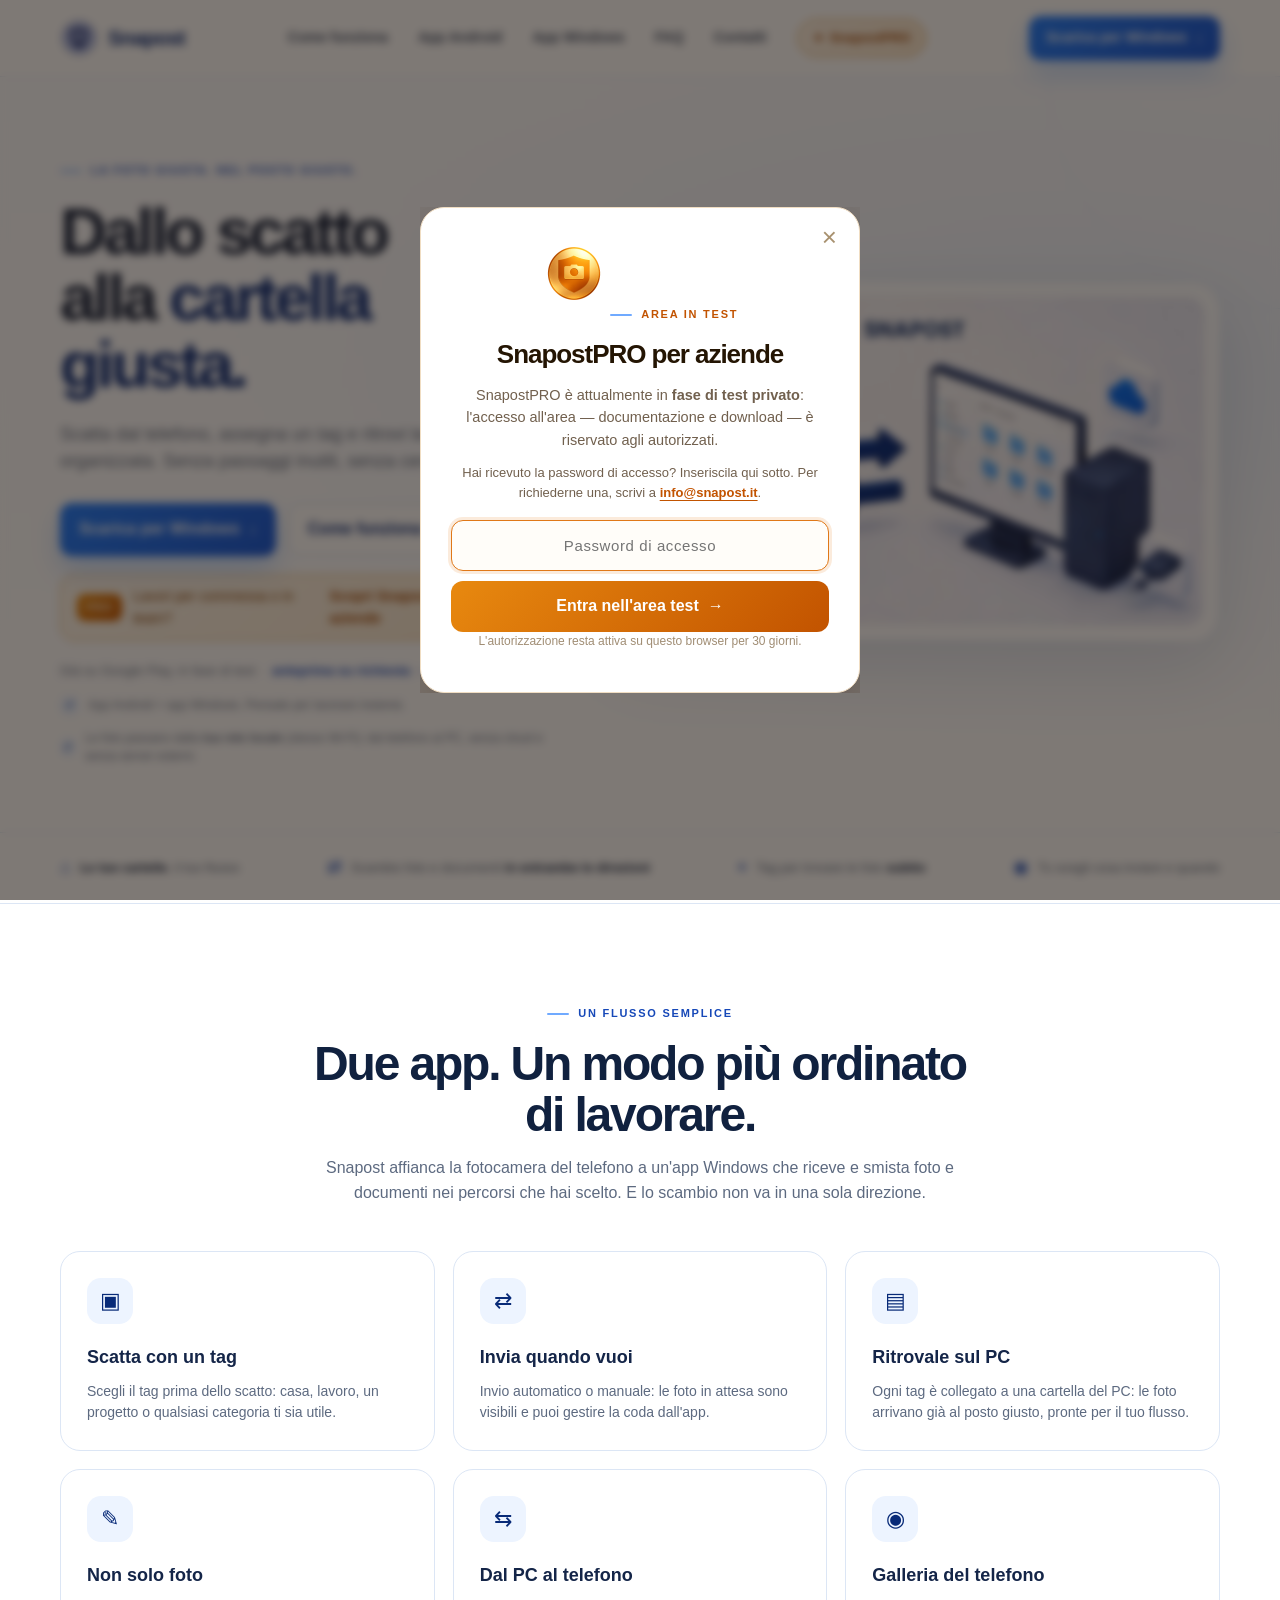
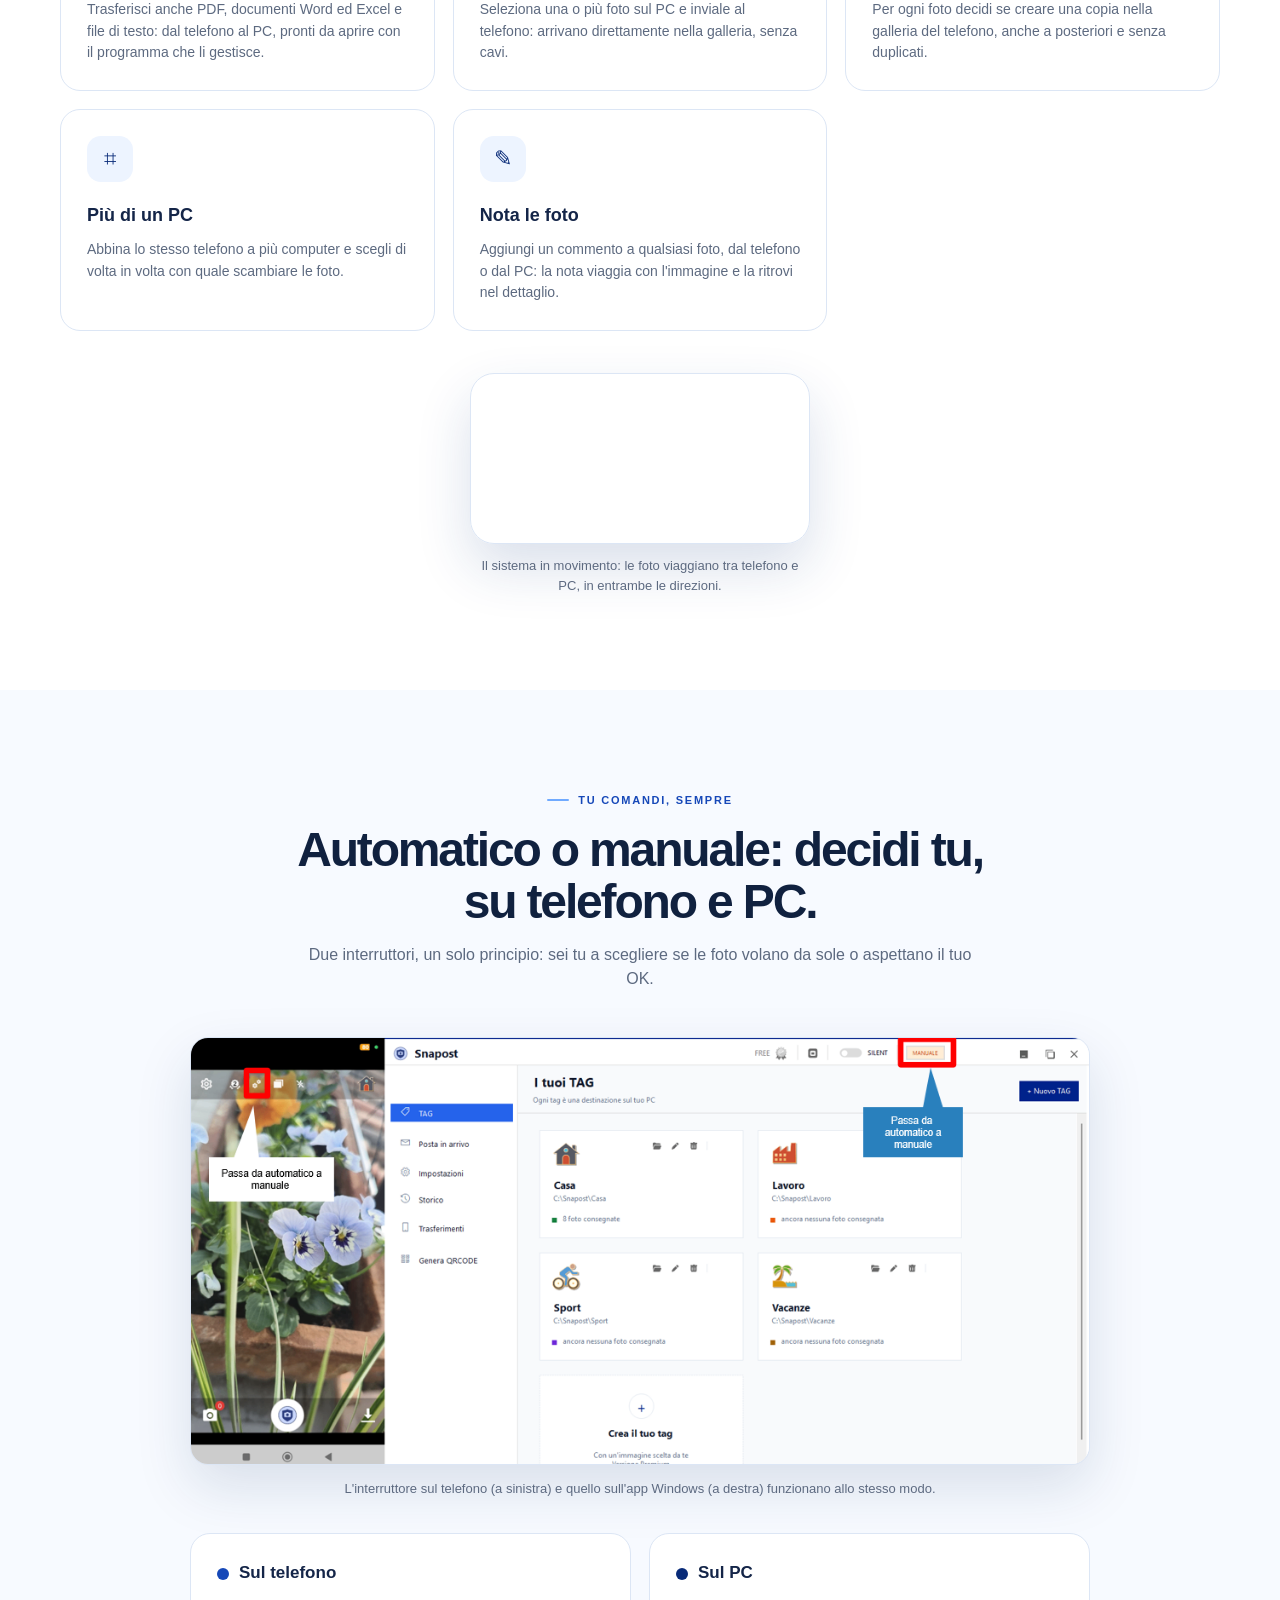
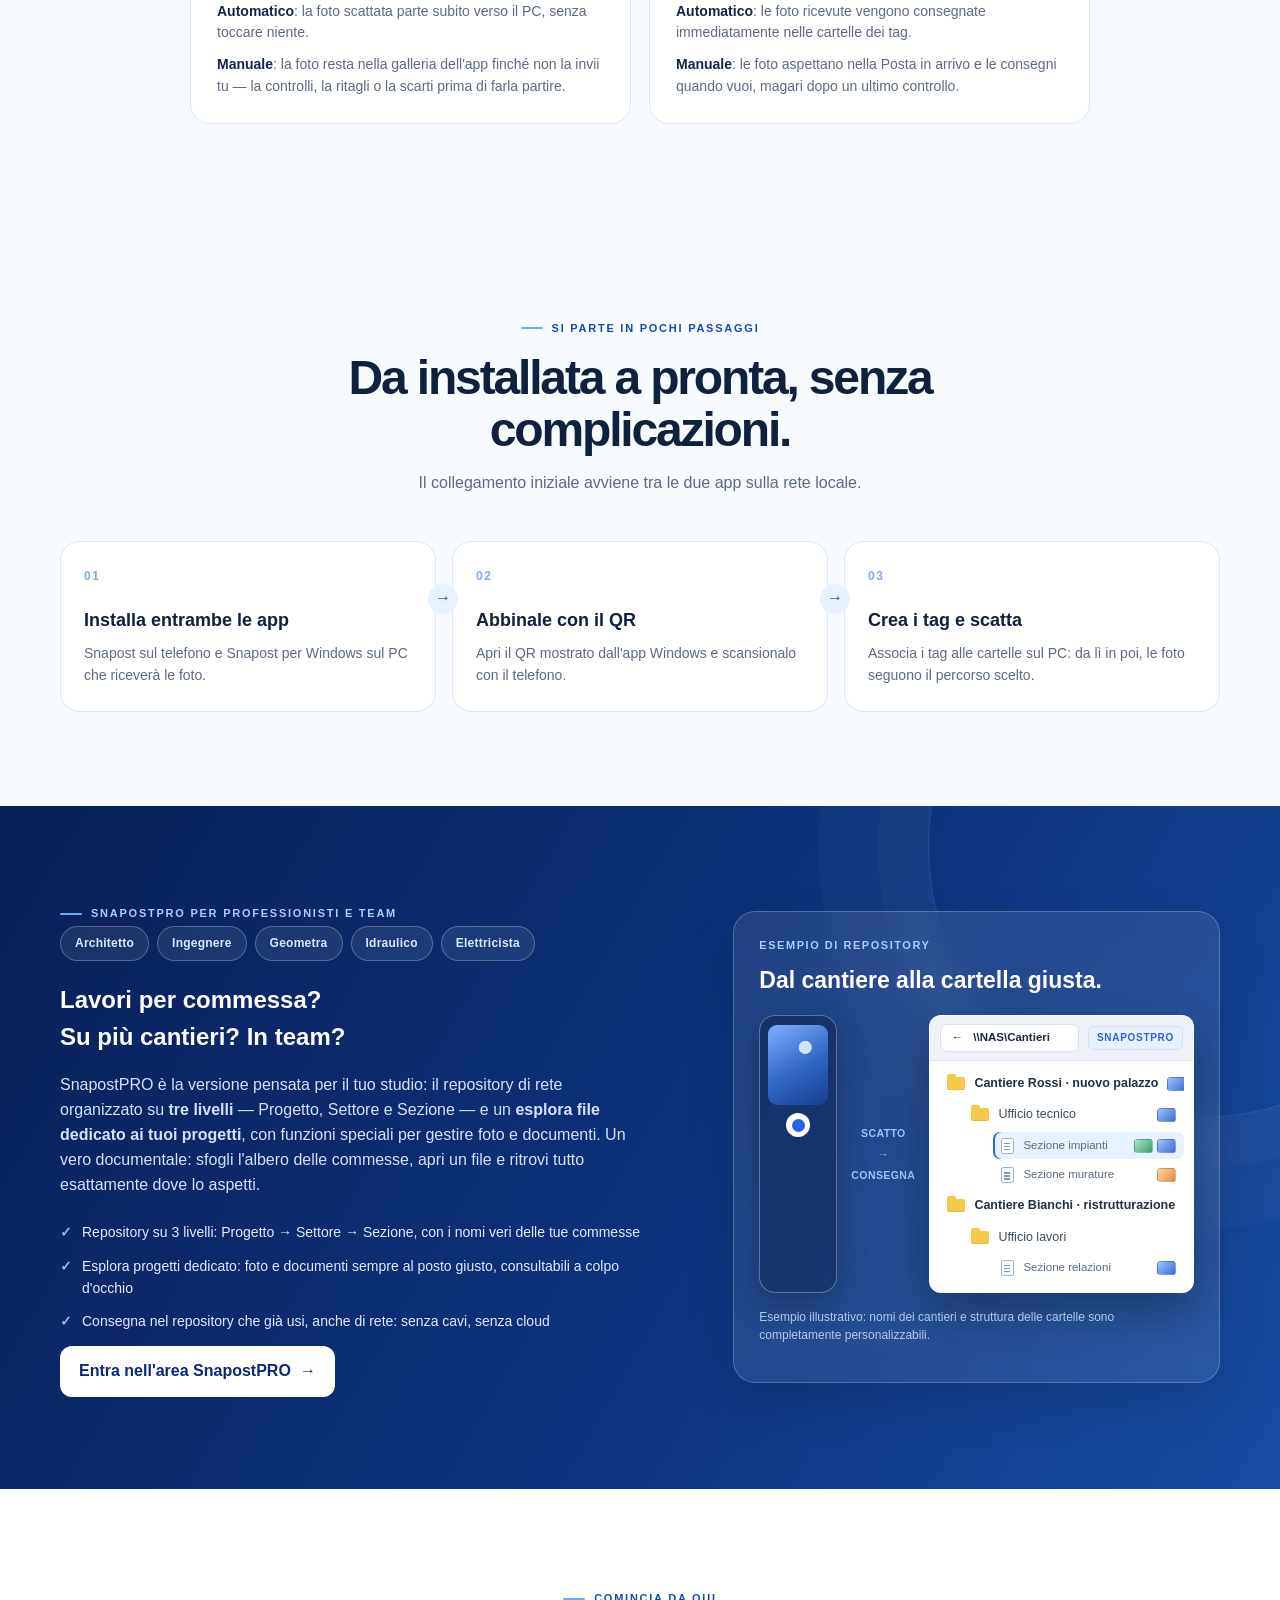
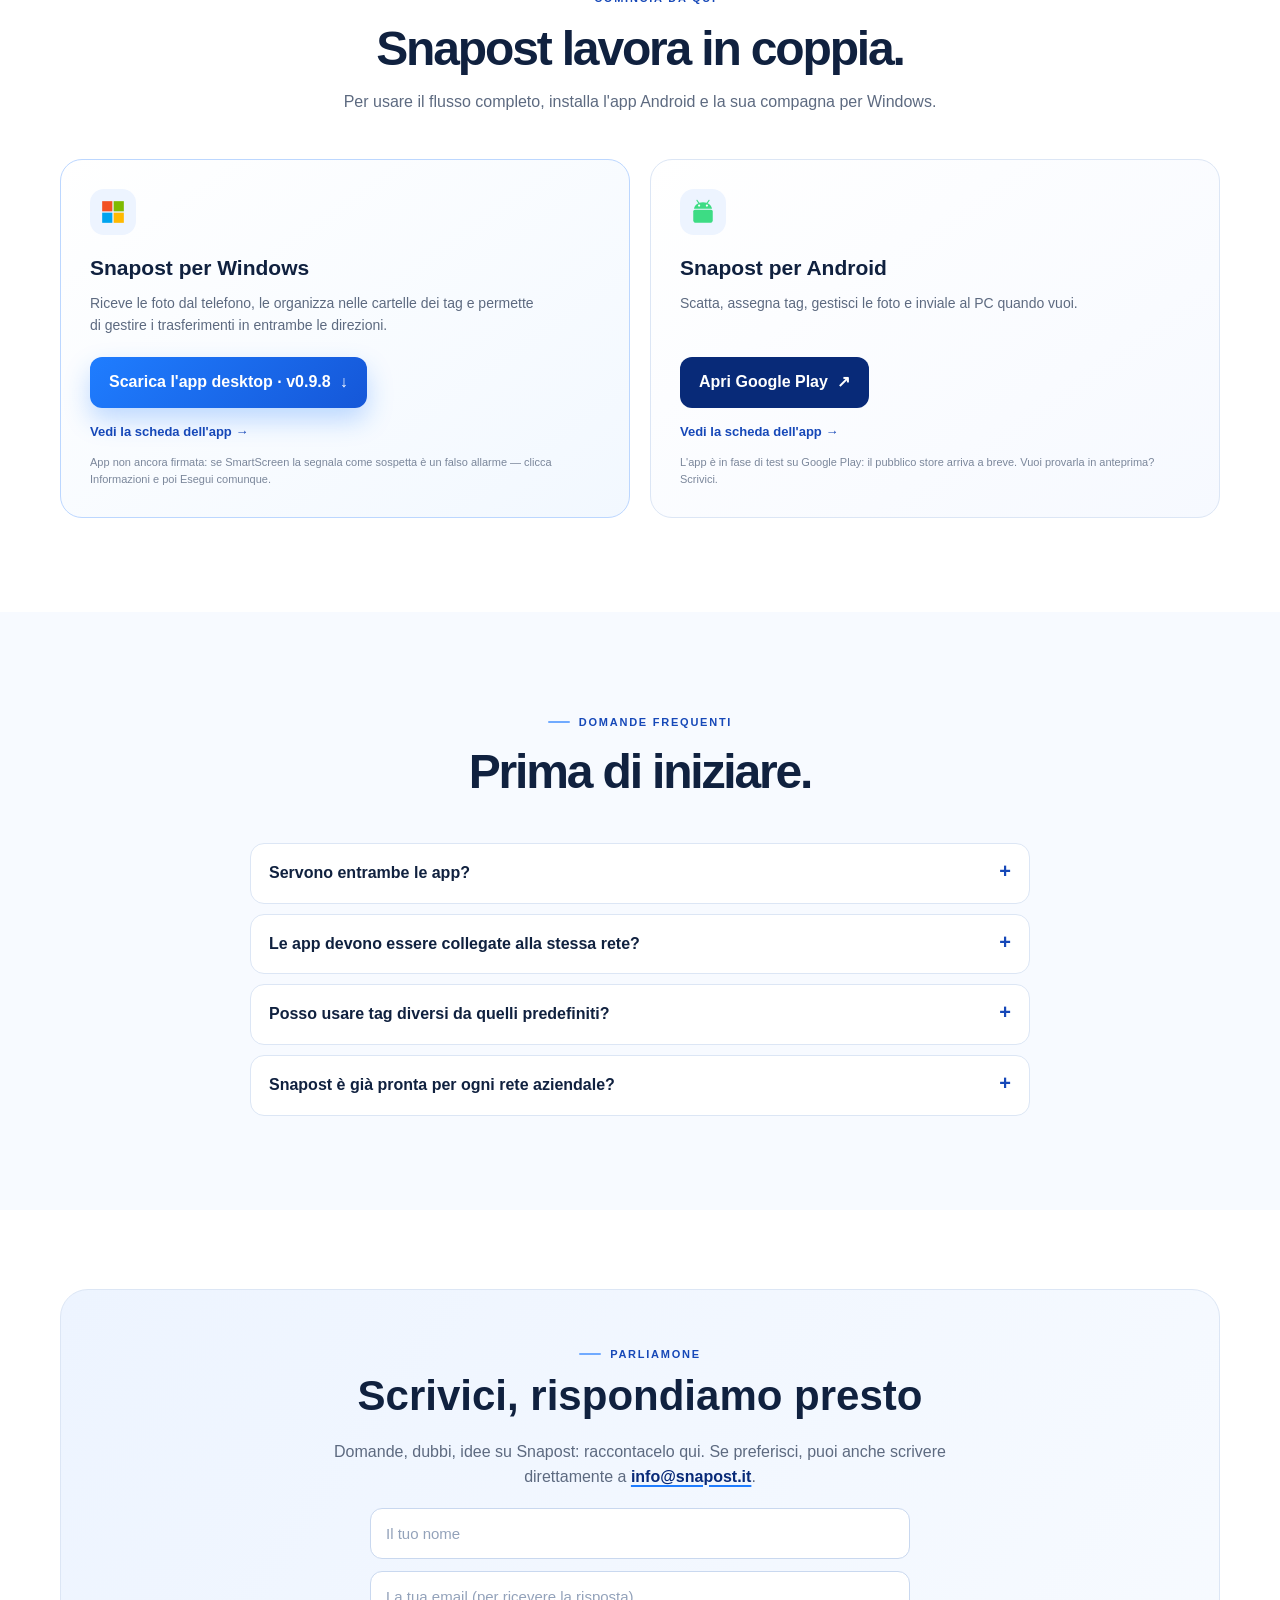
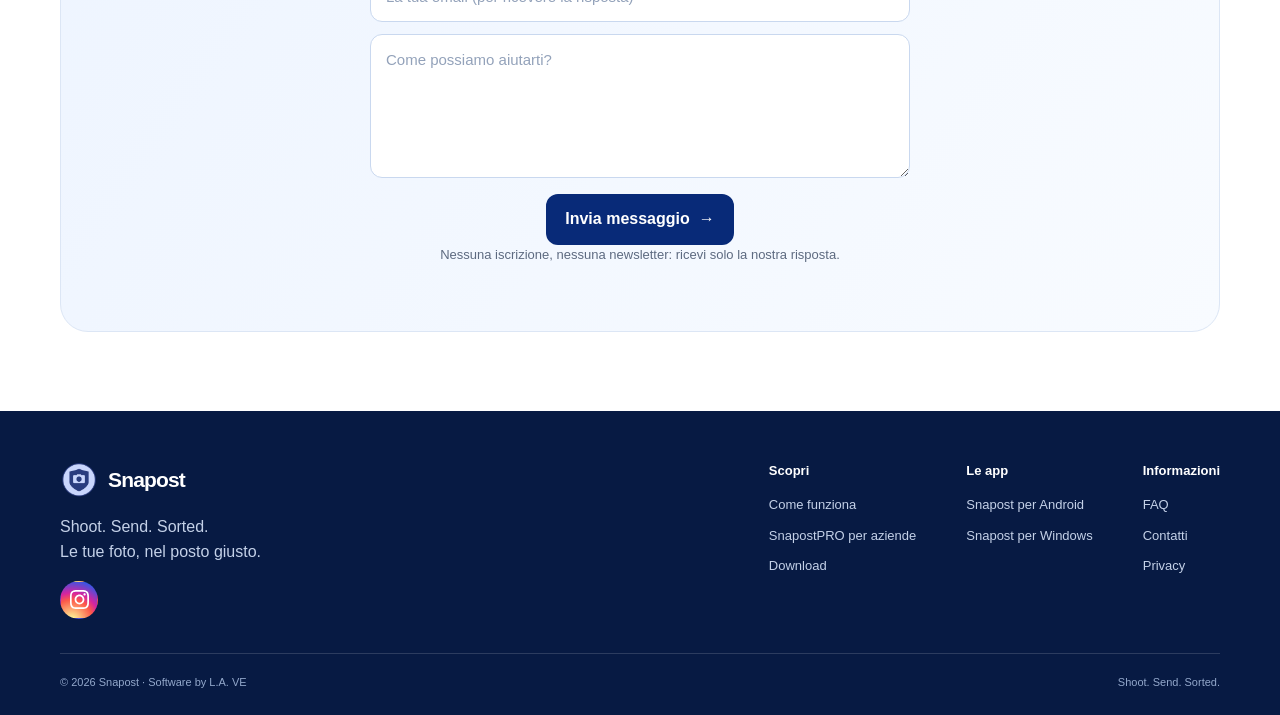
==== commit 20896f21: "GoatCounter: statistiche visite su tutte le pagine + conteggio click sui download (installer PRO e S" ====
--- a/pro/index.html
+++ b/pro/index.html
@@ -10,6 +10,9 @@
 <link rel="icon" href="../assets/snaposticona_gold.png">
 <link rel="stylesheet" href="../assets/stile.css">
 <link rel="stylesheet" href="../assets/stile-pro.css">
+<!-- GoatCounter: statistiche visite, privacy-friendly senza cookie -->
+<script data-goatcounter="https://snapost.goatcounter.com/count"
+        async src="//gc.zgo.at/count.js"></script>
 </head>
 <body class="pro">
 <header class="topbar">
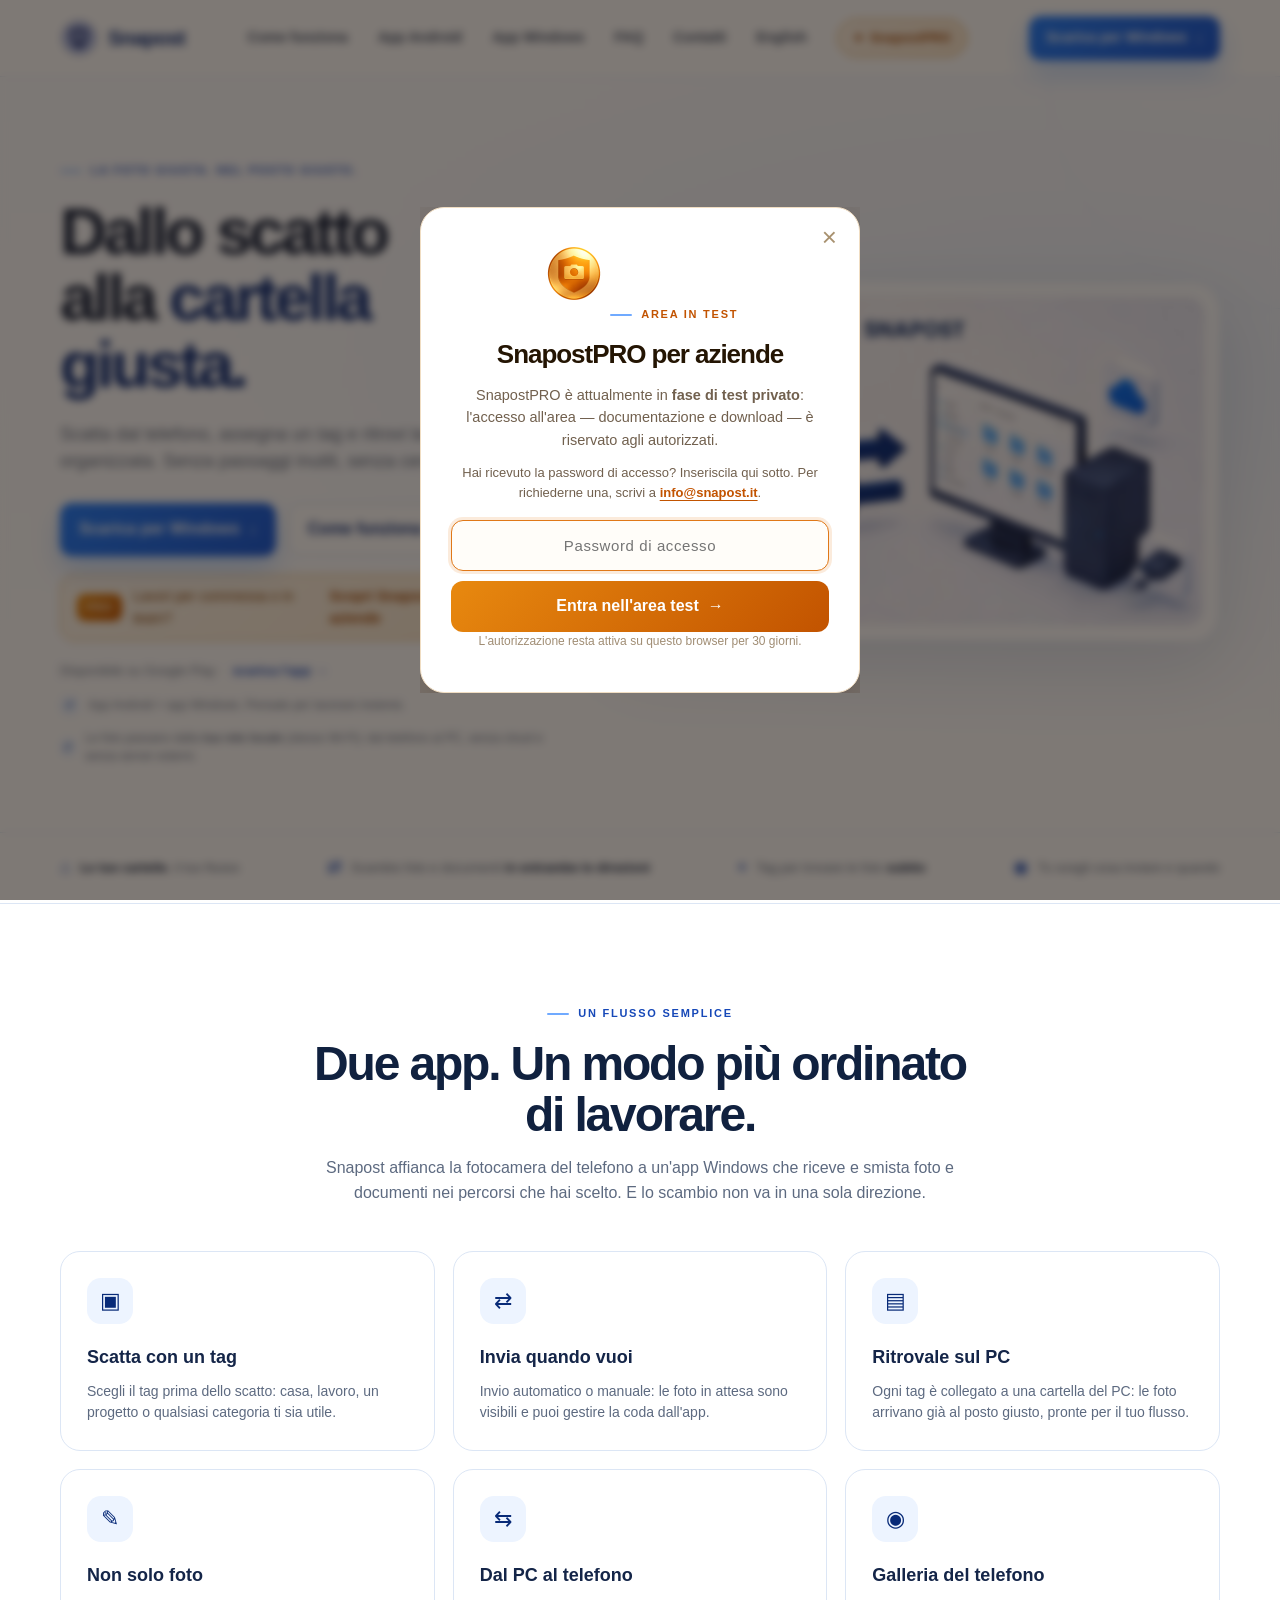
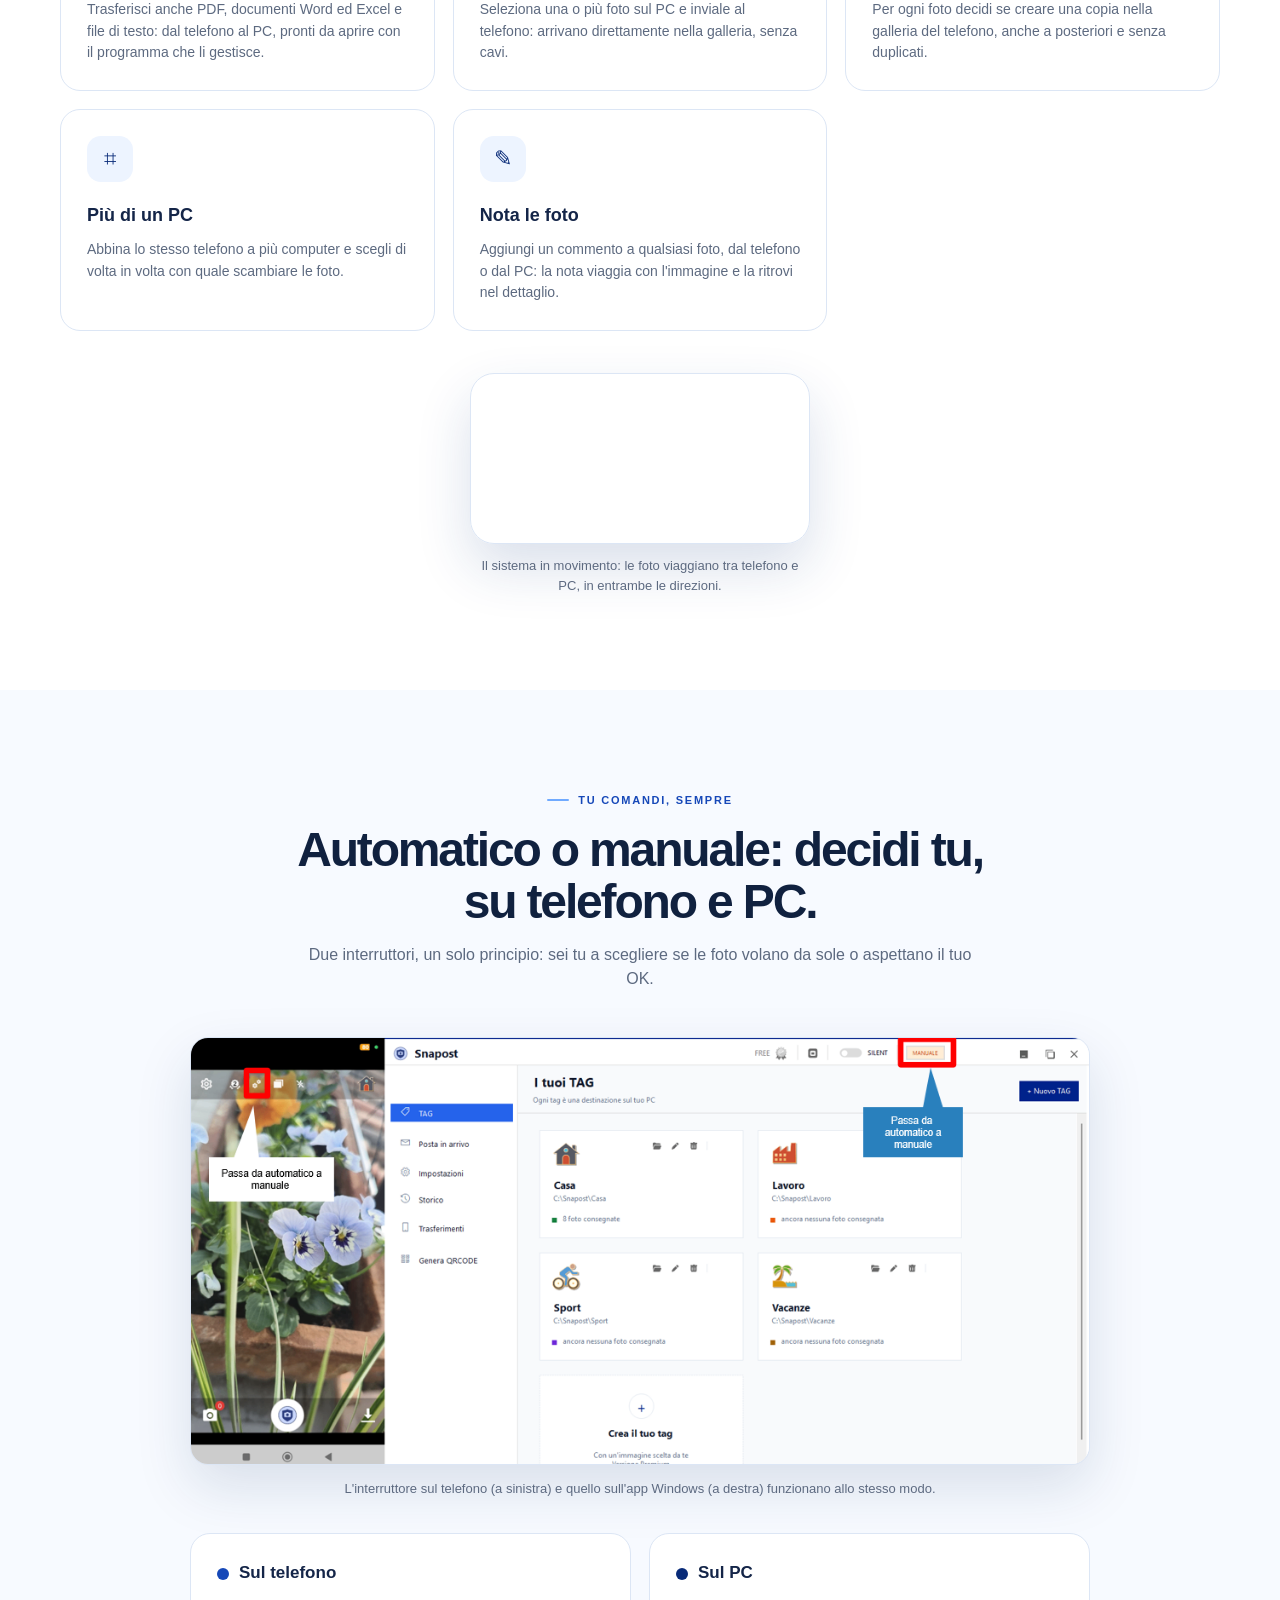
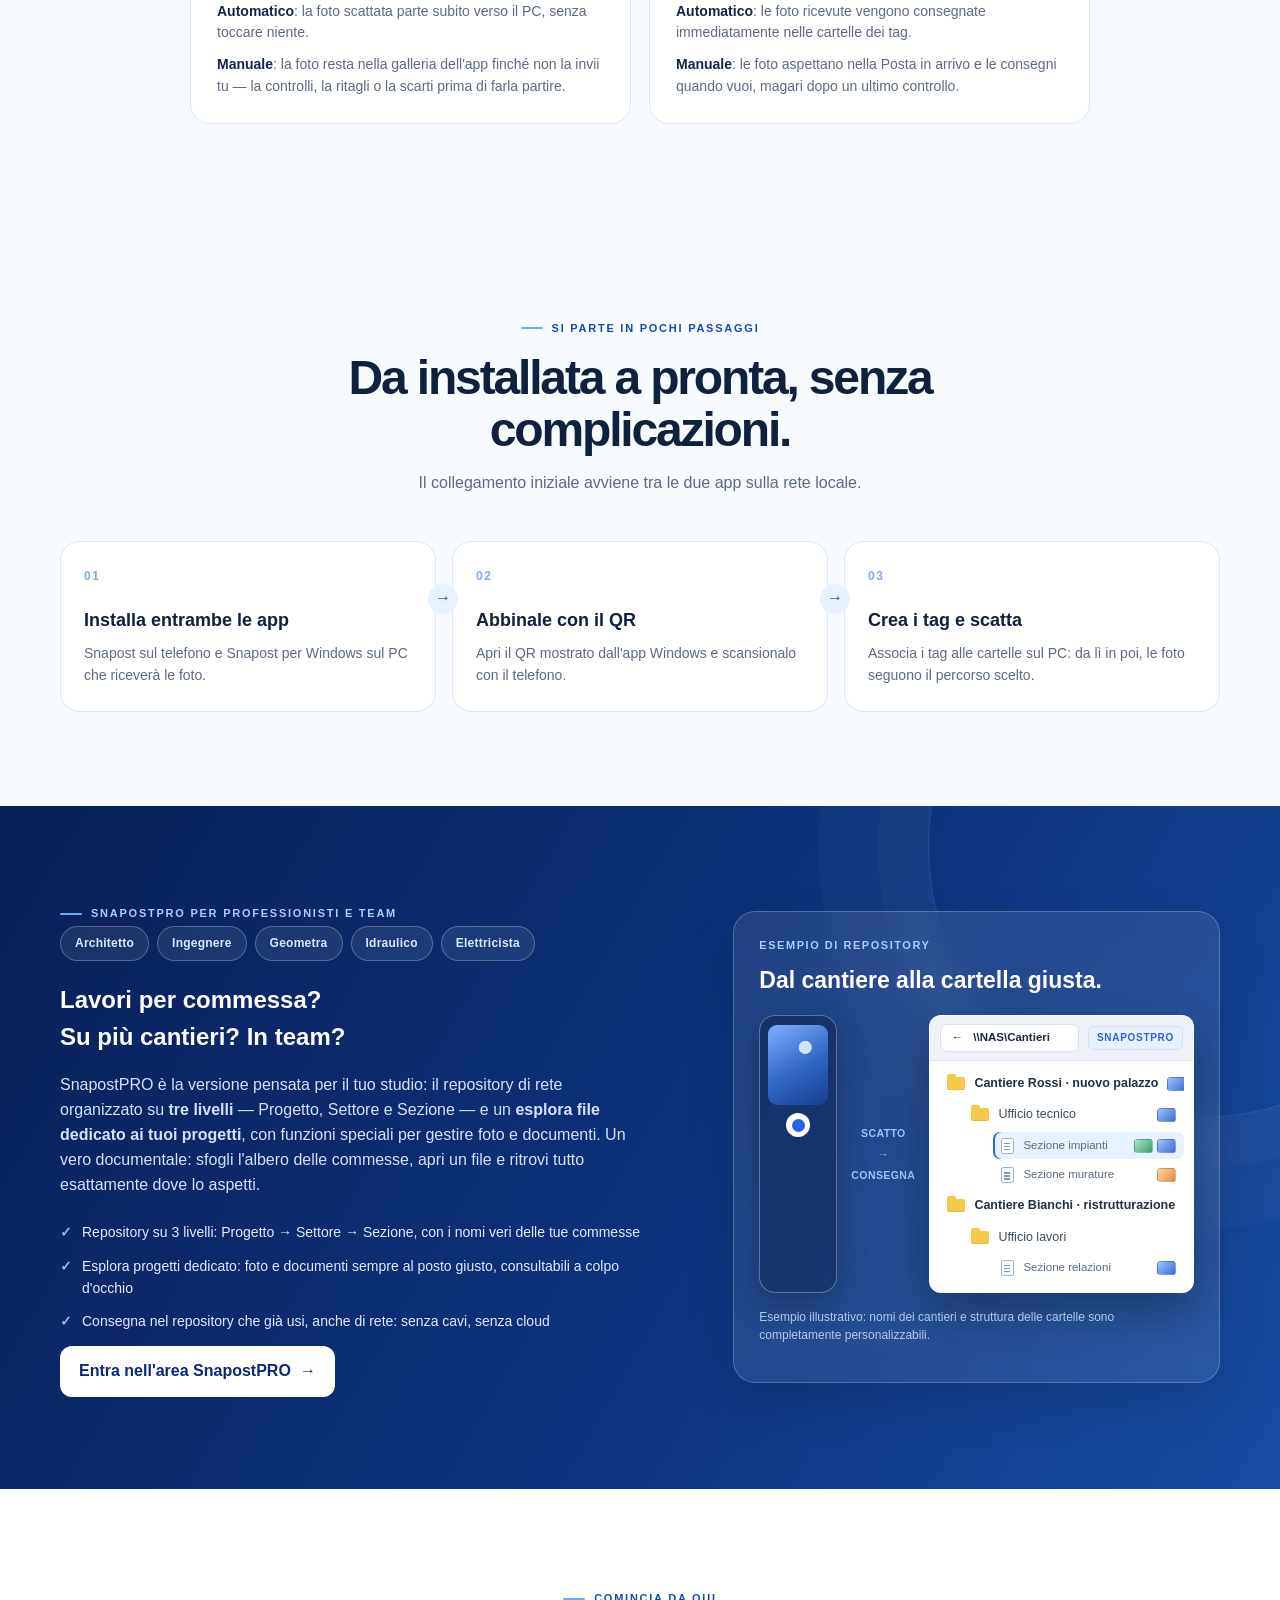
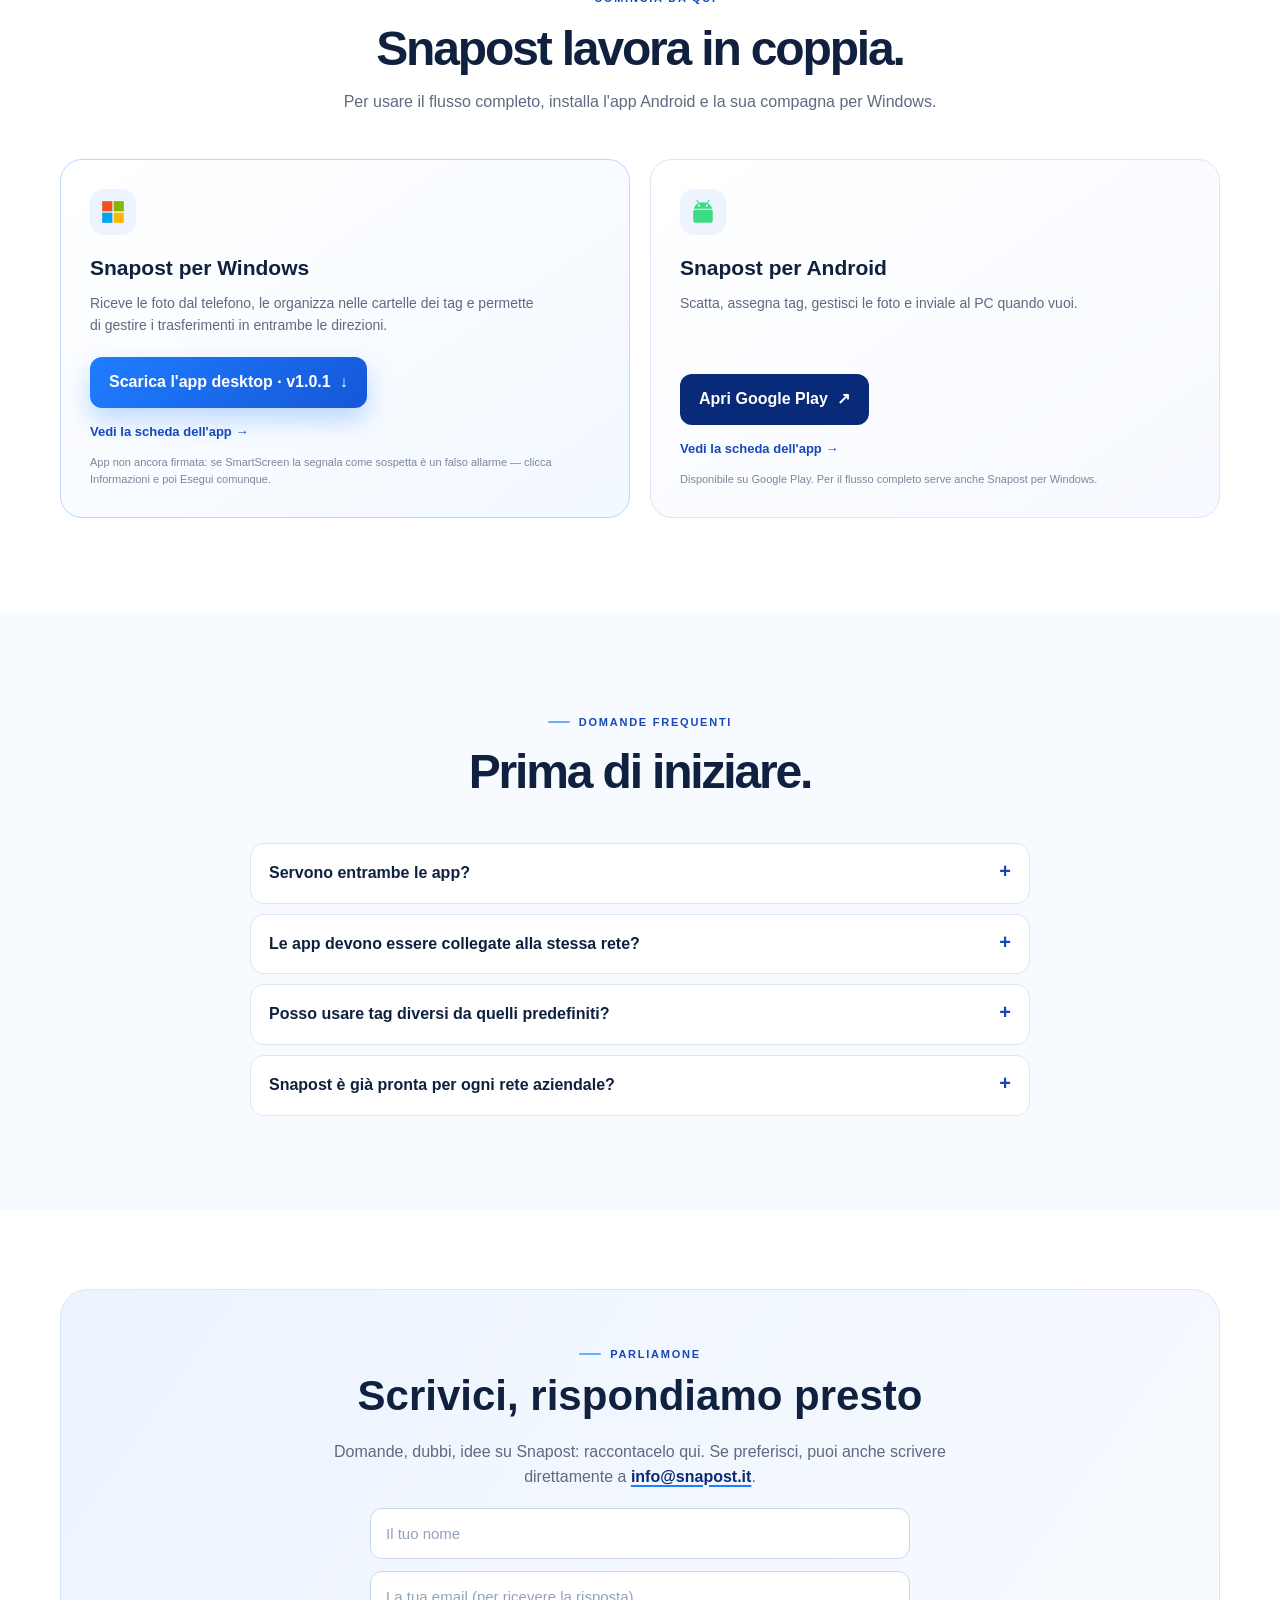
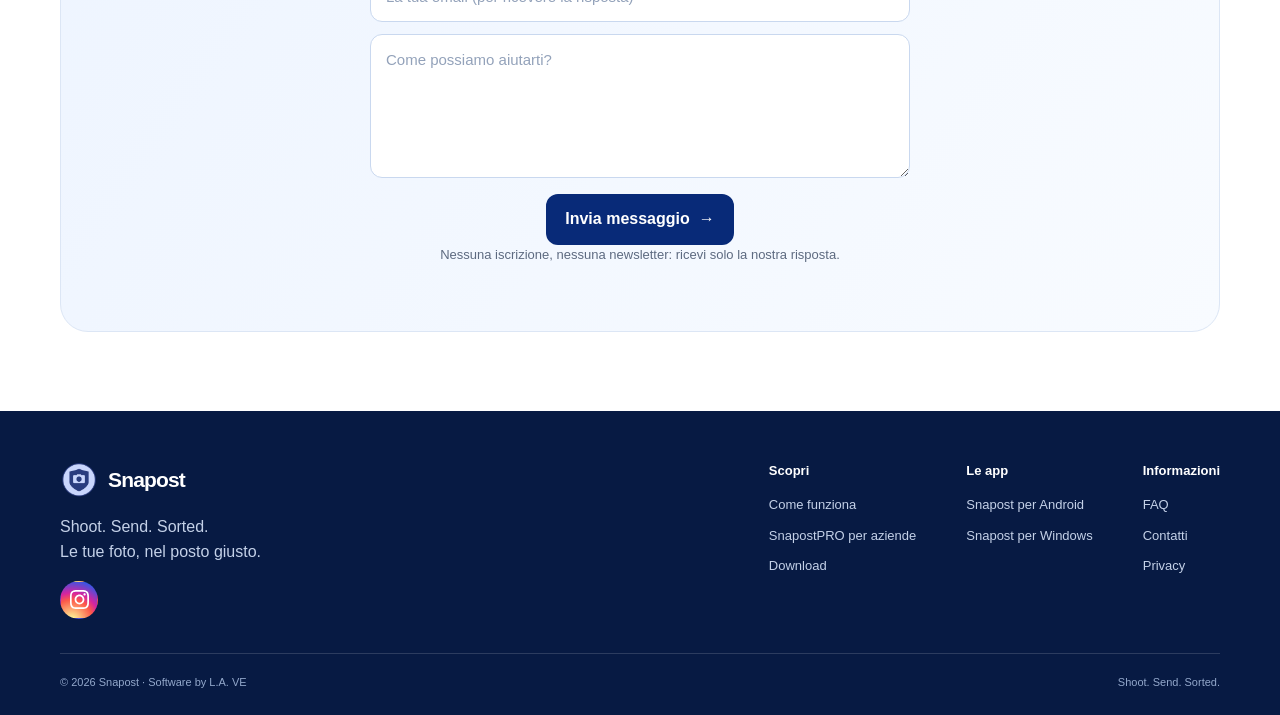
==== commit fb062c16: "Aggiorna_immagini_e_navigazione_SnapostPRO" ====
--- a/pro/index.html
+++ b/pro/index.html
@@ -19,7 +19,7 @@
   <div class="container nav">
     <a class="brand" href="index.html" aria-label="SnapostPRO home"><img src="../assets/snaposticona_gold.png" alt=""><span>Snapost<span style="color:#c25300">PRO</span></span></a>
     <nav class="navlinks" id="navlinks" aria-label="Navigazione principale">
-      <a href="#funziona">Come funziona</a><a href="#repository">Il repository</a><a href="guida.html">Guida in rete</a><a href="windows.html">App Windows</a><a href="android.html">App Android</a><a href="#faq">FAQ</a>
+      <a class="snapost-return" href="../index.html" title="Torna a Snapost"><img src="../assets/snaposticona.png" alt=""><span>Torna a Snapost</span></a><a href="#funziona">Come funziona</a><a href="#repository">Il repository</a><a href="guida.html">Guida in rete</a><a href="windows.html">App Windows</a><a href="android.html">App Android</a><a href="#faq">FAQ</a>
     </nav>
     <a class="nav-cta btn windows" href="windows.html#download">Scarica SnapostPRO <span aria-hidden="true">↓</span></a>
     <button class="menu-toggle" id="menuToggle" aria-label="Apri menu" aria-expanded="false">☰</button>
@@ -39,7 +39,7 @@
       <div class="hero-note"><span class="check">✓</span> Area in test: accesso riservato agli autorizzati.</div>
     </div>
     <div class="hero-art reveal">
-      <div class="art-card"><div class="ph" style="aspect-ratio:16/10;border-radius:18px;border:1.5px dashed #e0c9a4;display:grid;place-items:center;color:#a9681f;font-size:13px;font-weight:700;background:linear-gradient(145deg,#fdf6ec,#f9ead2)">Immagine di presentazione<br>in arrivo</div></div>
+      <div class="art-card"><a href="../assets/im_alto_blu.png" target="_blank" rel="noopener" aria-label="Apri ingrandita l'illustrazione di SnapostPRO"><img src="../assets/im_alto_blu.png" alt="Dal cantiere al repository SnapostPRO" style="width:100%;aspect-ratio:16/10;object-fit:cover;border-radius:18px;display:block"></a></div>
       <div class="art-float"><span class="tiny-dot"></span><strong>Scatta. Destina. Ritrova.</strong>Il repository, sempre ordinato.</div>
     </div>
   </div>
@@ -71,24 +71,8 @@
       <a class="btn primary" href="windows.html#download">Scarica e prova <span>→</span></a>
     </div>
     <div class="case-card reveal">
-      <div class="case-label">Esempio di repository</div><h3>Dal cantiere alla cartella giusta.</h3>
-      <div class="team-scene">
-        <div class="scene-phone" aria-hidden="true"><div class="scene-shot"></div><div class="scene-snap"></div></div>
-        <div class="scene-link" aria-hidden="true"><span>scatto</span>→<span>consegna</span></div>
-        <div class="tree">
-          <div class="tree-head"><span class="crumb">←&nbsp;&nbsp;<b>\\NAS\Cantieri</b></span><span class="snap-badge">SnapostPRO</span></div>
-          <div class="tree-body">
-            <div class="tree-row lvl1"><i class="folder"></i>Cantiere Rossi · nuovo palazzo<span class="meta"><i class="thumb"></i><i class="thumb t2"></i></span></div>
-            <div class="tree-row lvl2"><i class="folder"></i>Ufficio tecnico<span class="meta"><i class="thumb"></i></span></div>
-            <div class="tree-row lvl3 sel"><i class="docfile"></i>Sezione impianti<span class="meta"><i class="thumb t3"></i><i class="thumb"></i></span></div>
-            <div class="tree-row lvl3"><i class="docfile"></i>Sezione murature<span class="meta"><i class="thumb t2"></i></span></div>
-            <div class="tree-row lvl1"><i class="folder"></i>Cantiere Bianchi · ristrutturazione<span class="meta"><i class="thumb t2"></i></span></div>
-            <div class="tree-row lvl2"><i class="folder"></i>Ufficio lavori<span class="meta"></span></div>
-            <div class="tree-row lvl3"><i class="docfile"></i>Sezione relazioni<span class="meta"><i class="thumb"></i></span></div>
-          </div>
-        </div>
-      </div>
-      <p class="note-small">Esempio illustrativo: nomi dei cantieri e struttura delle cartelle sono completamente personalizzabili.</p>
+      <div class="case-label">Repository reale</div><h3>La struttura dei progetti, direttamente dall'app.</h3>
+      <figure class="shot desktop" style="margin:0"><a href="../assets/principale_repo.png" target="_blank" rel="noopener" aria-label="Apri ingrandita la schermata reale del repository SnapostPRO"><img src="../assets/principale_repo.png" alt="Schermata reale di SnapostPRO: repository con progetti, settori e sezioni"></a><figcaption>Un repository reale: progetti, settori, sezioni e documenti nello stesso spazio.</figcaption></figure>
     </div>
   </div>
 </section>
@@ -106,8 +90,8 @@
   <div class="container">
     <div class="section-head reveal"><div class="eyebrow">Le due app</div><h2>SnapostPRO lavora in coppia.</h2><p>L'app Windows gestisce il repository; l'app Android scatta e destina. Insieme fanno il flusso completo.</p></div>
     <div class="download-grid">
-      <article class="download-card win reveal"><div class="feature-icon">▰</div><h3>SnapostPRO per Windows</h3><p>Il cuore del sistema: riceve, consegna nel repository, esplora i progetti e gestisce utenti e trasferimenti.</p><a class="btn windows" href="windows.html">Vedi la scheda e scarica <span aria-hidden="true">→</span></a><small>Build di test: accesso riservato.</small></article>
-      <article class="download-card reveal"><div class="feature-icon">▣</div><h3>SnapostPRO per Android</h3><p>Scatta con destinazione già scelta: progetto, settore e sezione a portata di pollice.</p><a class="btn primary" href="android.html">Vedi la scheda <span aria-hidden="true">→</span></a><small>Su Google Play a fine test.</small></article>
+      <article class="download-card win reveal"><div class="feature-icon" aria-hidden="true"><svg width="26" height="26" viewBox="0 0 24 24"><rect x="2" y="2" width="9.4" height="9.4" fill="#F25022"/><rect x="12.6" y="2" width="9.4" height="9.4" fill="#7FBA00"/><rect x="2" y="12.6" width="9.4" height="9.4" fill="#00A4EF"/><rect x="12.6" y="12.6" width="9.4" height="9.4" fill="#FFB900"/></svg></div><h3>SnapostPRO per Windows</h3><p>Il cuore del sistema: riceve, consegna nel repository, esplora i progetti e gestisce utenti e trasferimenti.</p><a class="btn windows" href="windows.html">Vedi la scheda e scarica <span aria-hidden="true">→</span></a><small>Build di test: accesso riservato.</small></article>
+      <article class="download-card reveal"><div class="feature-icon" aria-hidden="true"><svg width="26" height="26" viewBox="0 0 24 24" fill="#3DDC84"><path d="M7.7 3.9 6 1.6c-.2-.2-.1-.5.1-.7.2-.2.5-.1.7.1l1.8 2.4c1-.3 2.1-.5 3.4-.5s2.4.2 3.4.5L17.2 1c.2-.2.5-.3.7-.1.2.2.3.5.1.7l-1.7 2.3c2.2 1.1 3.7 3 4 5.1H3.7c.3-2.1 1.8-4 4-5.1z"/><circle cx="8.4" cy="6.1" r="1" fill="#fff"/><circle cx="15.6" cy="6.1" r="1" fill="#fff"/><path d="M3 11.5c0-.8.7-1.5 1.5-1.5h15c.8 0 1.5.7 1.5 1.5v8c0 1.4-1.1 2.5-2.5 2.5h-13C4.1 22 3 20.9 3 19.5z"/></svg></div><h3>SnapostPRO per Android</h3><p>Scatta con destinazione già scelta: progetto, settore e sezione a portata di pollice.</p><a class="btn primary" href="android.html">Vedi la scheda <span aria-hidden="true">→</span></a><small>Su Google Play a fine test.</small></article>
     </div>
   </div>
 </section>
--- a/assets/stile-pro.css
+++ b/assets/stile-pro.css
@@ -28,6 +28,10 @@
 body.pro .contact-form input:focus,body.pro .contact-form textarea:focus{border-color:#e07818;box-shadow:0 0 0 3px rgba(224,120,24,.14)}
 body.pro .contact-mail-inline{color:#7c3a00;text-decoration-color:#e07818}
 body.pro .legal-body a,body.pro .more-link{color:#c25300}
+
+.navlinks .snapost-return{display:inline-flex;align-items:center;gap:8px;padding:6px 12px;border:1px solid #c8d7f3;border-radius:999px;background:#f4f7ff;color:#153b83;font-size:13px;font-weight:750;white-space:nowrap;transition:background .2s,box-shadow .2s,transform .2s}
+.navlinks .snapost-return img{width:24px;height:24px;object-fit:cover;border-radius:6px}
+.navlinks .snapost-return:hover{color:#0c2d6d;background:#e9efff;box-shadow:0 5px 14px rgba(21,59,131,.14);transform:translateY(-1px)}
 
 /* ---- pill nav "SnapostPRO" su index (voce in evidenza) ---- */
 .pro-pill{display:inline-flex;align-items:center;gap:7px;background:linear-gradient(135deg,#fdf3e7,#fbe9d2);border:1.5px solid #e0a24c;color:#9c4200;font-weight:800;font-size:13px;letter-spacing:.01em;padding:8px 15px;border-radius:999px;transition:transform .2s,box-shadow .2s,background .2s;white-space:nowrap}
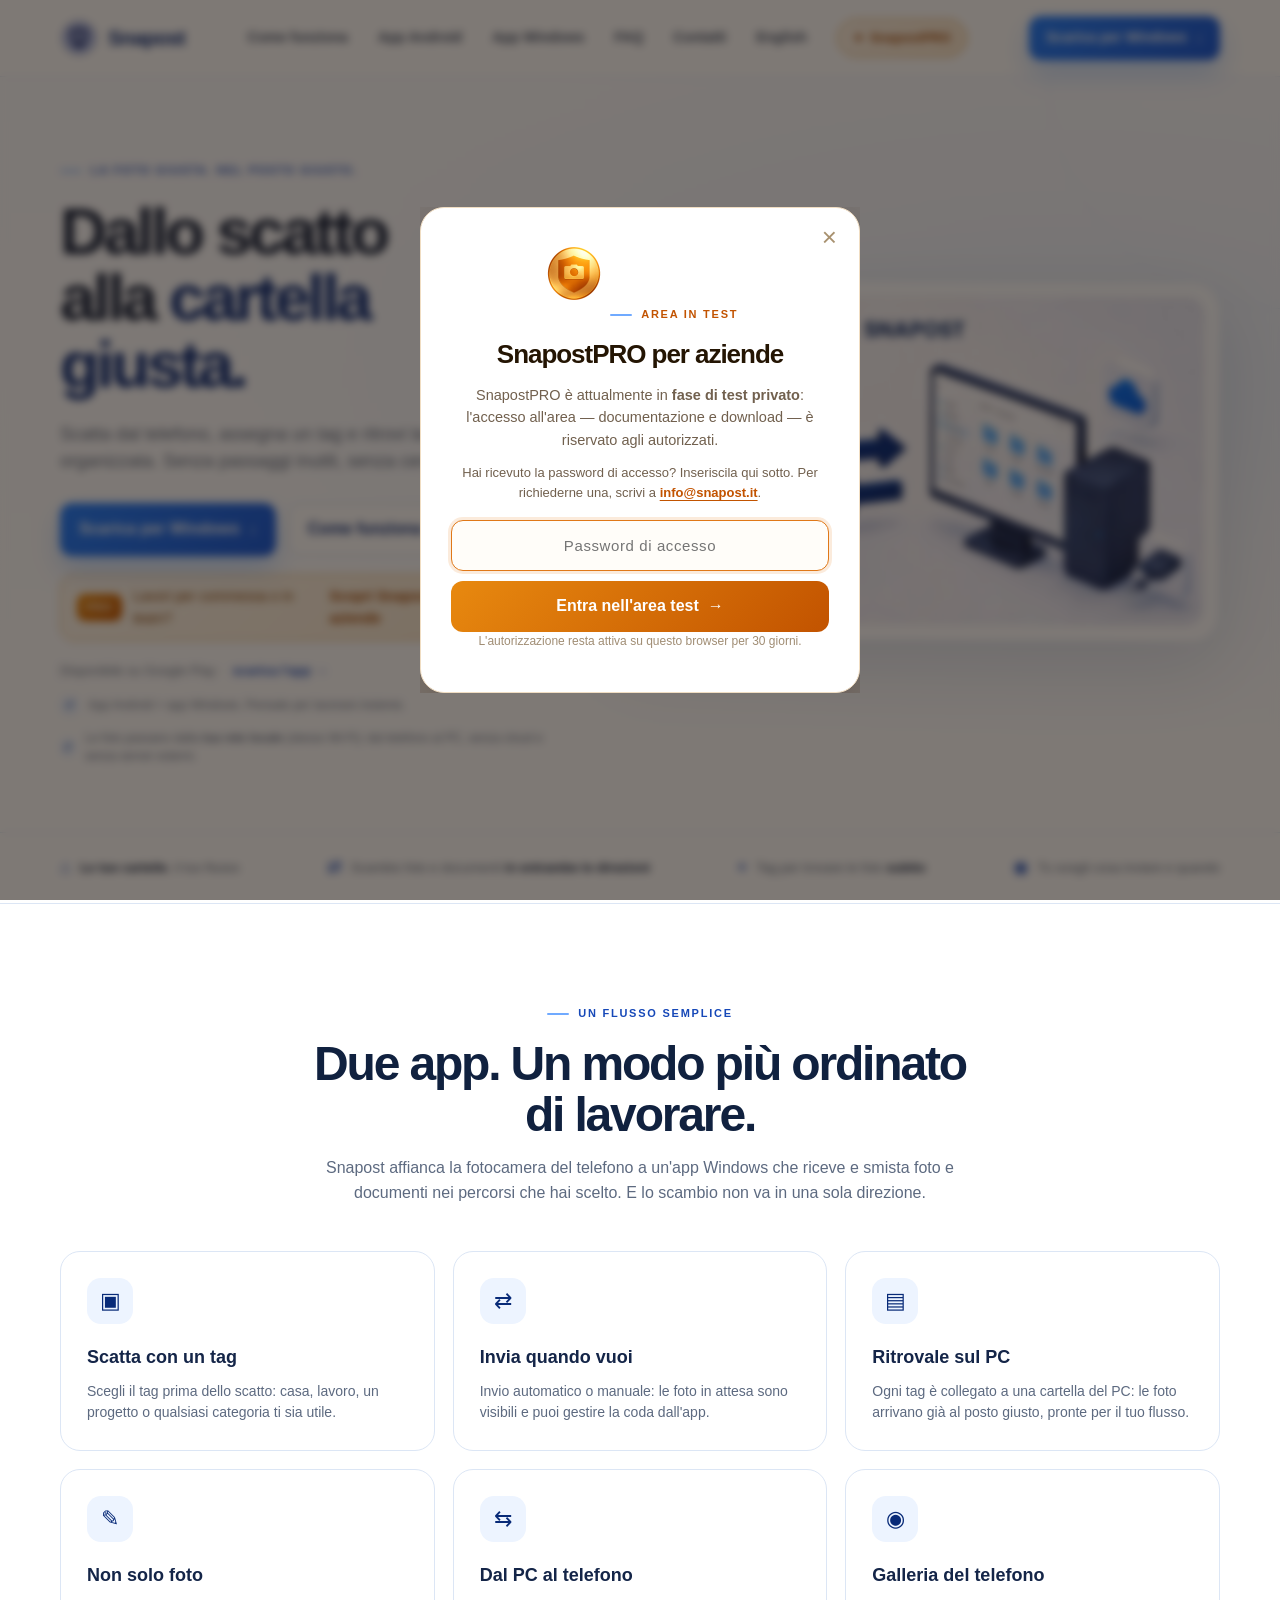
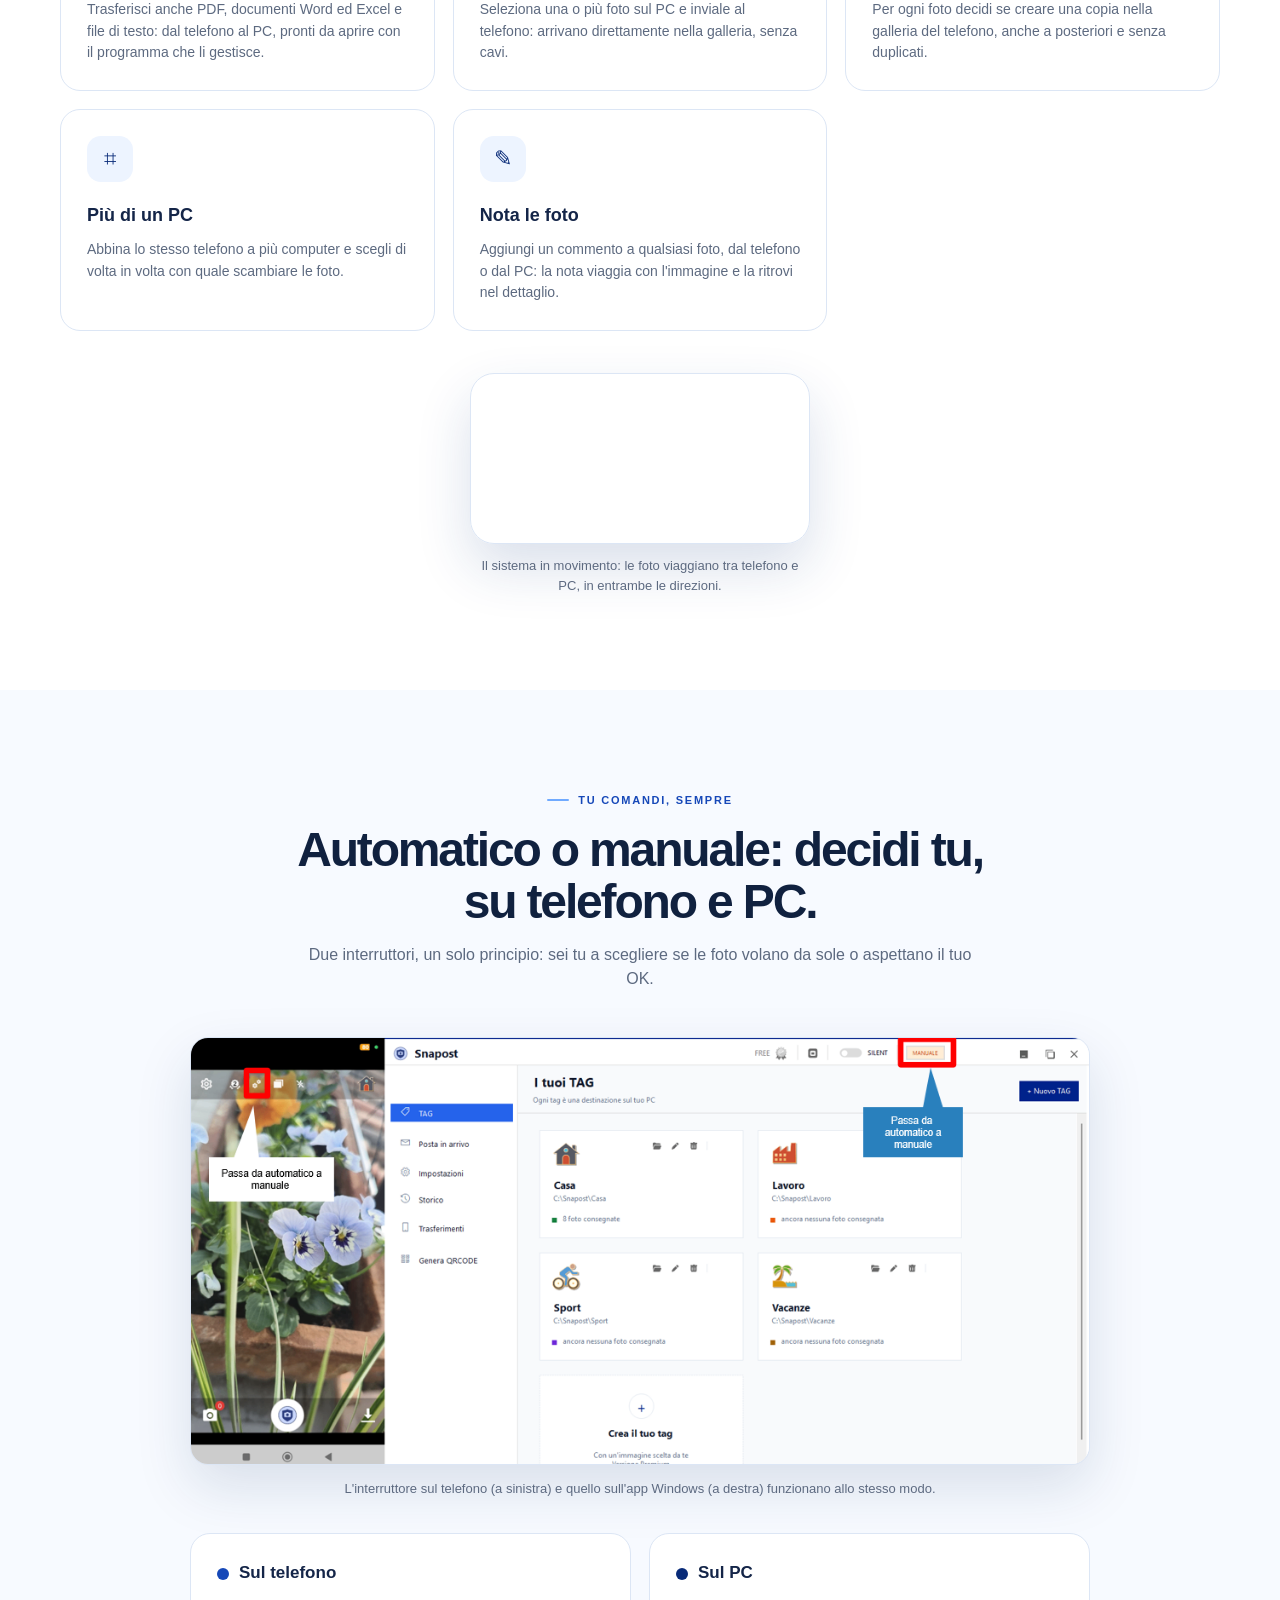
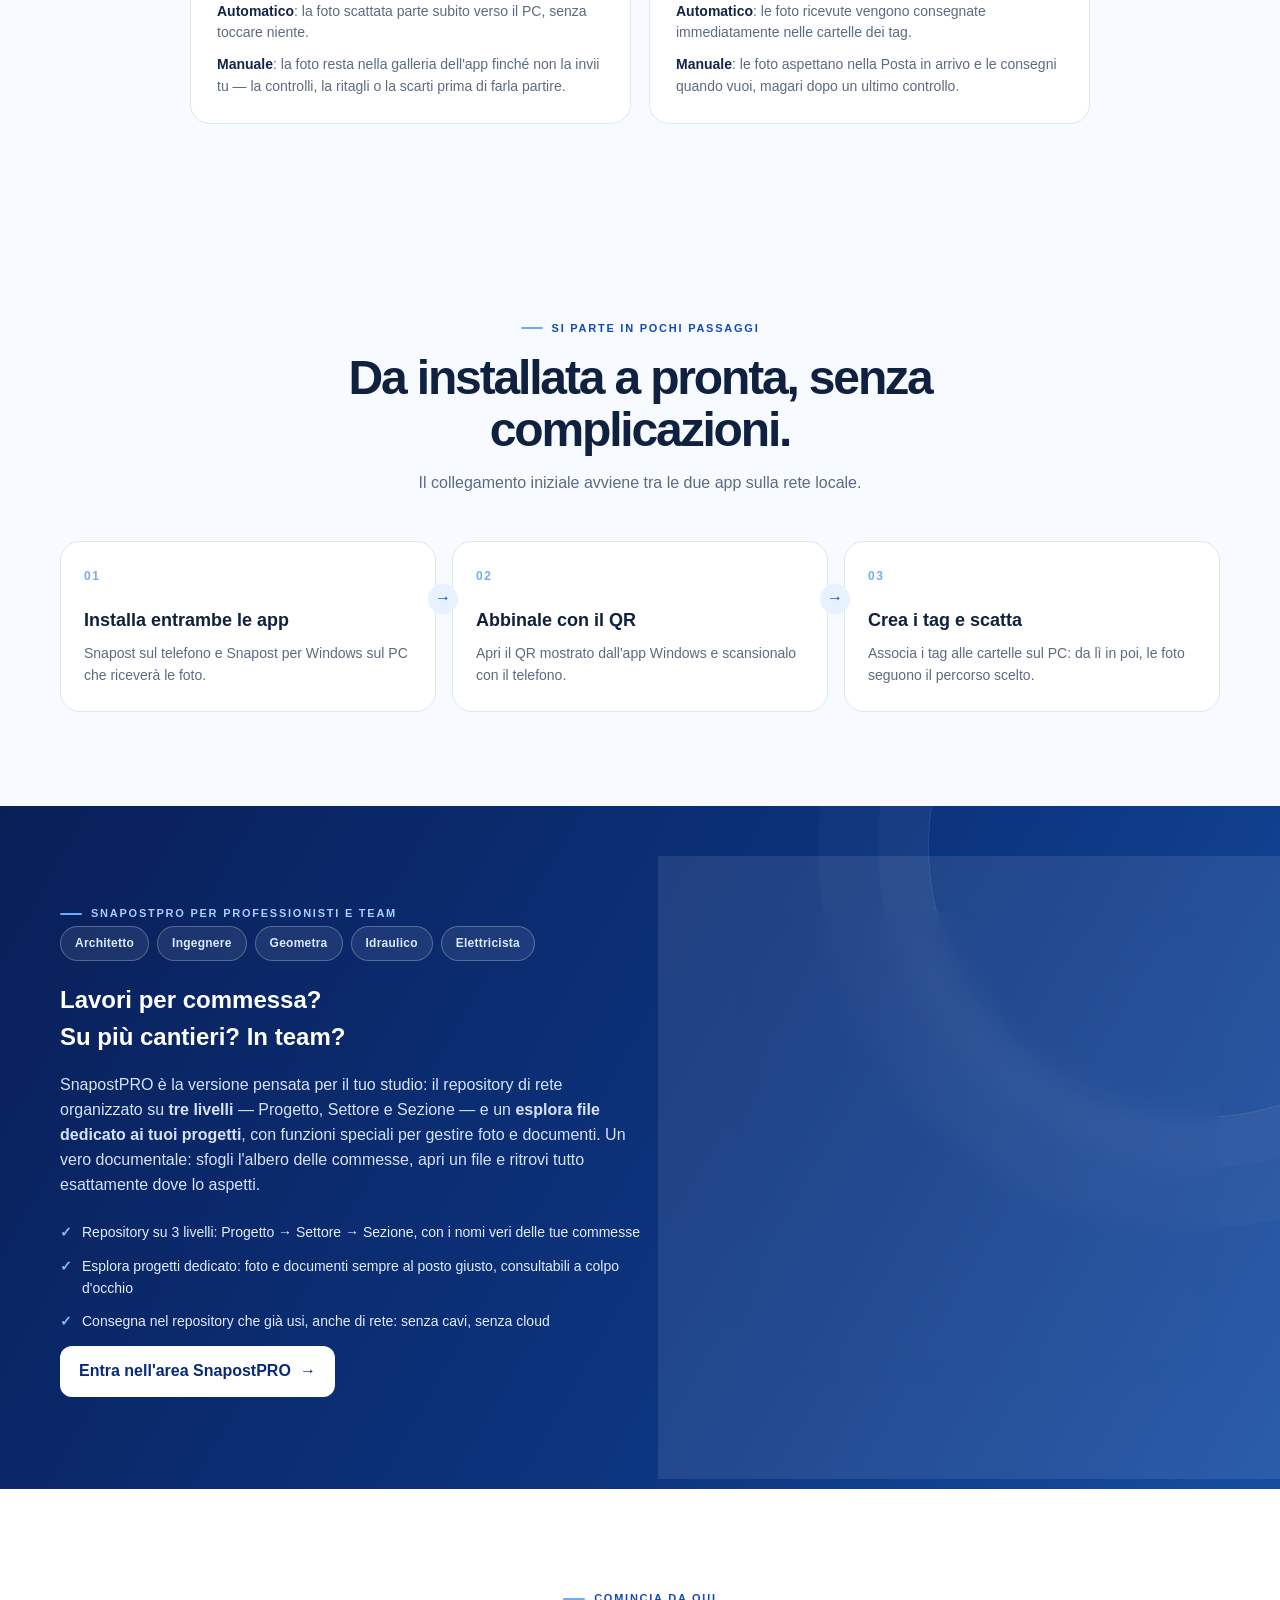
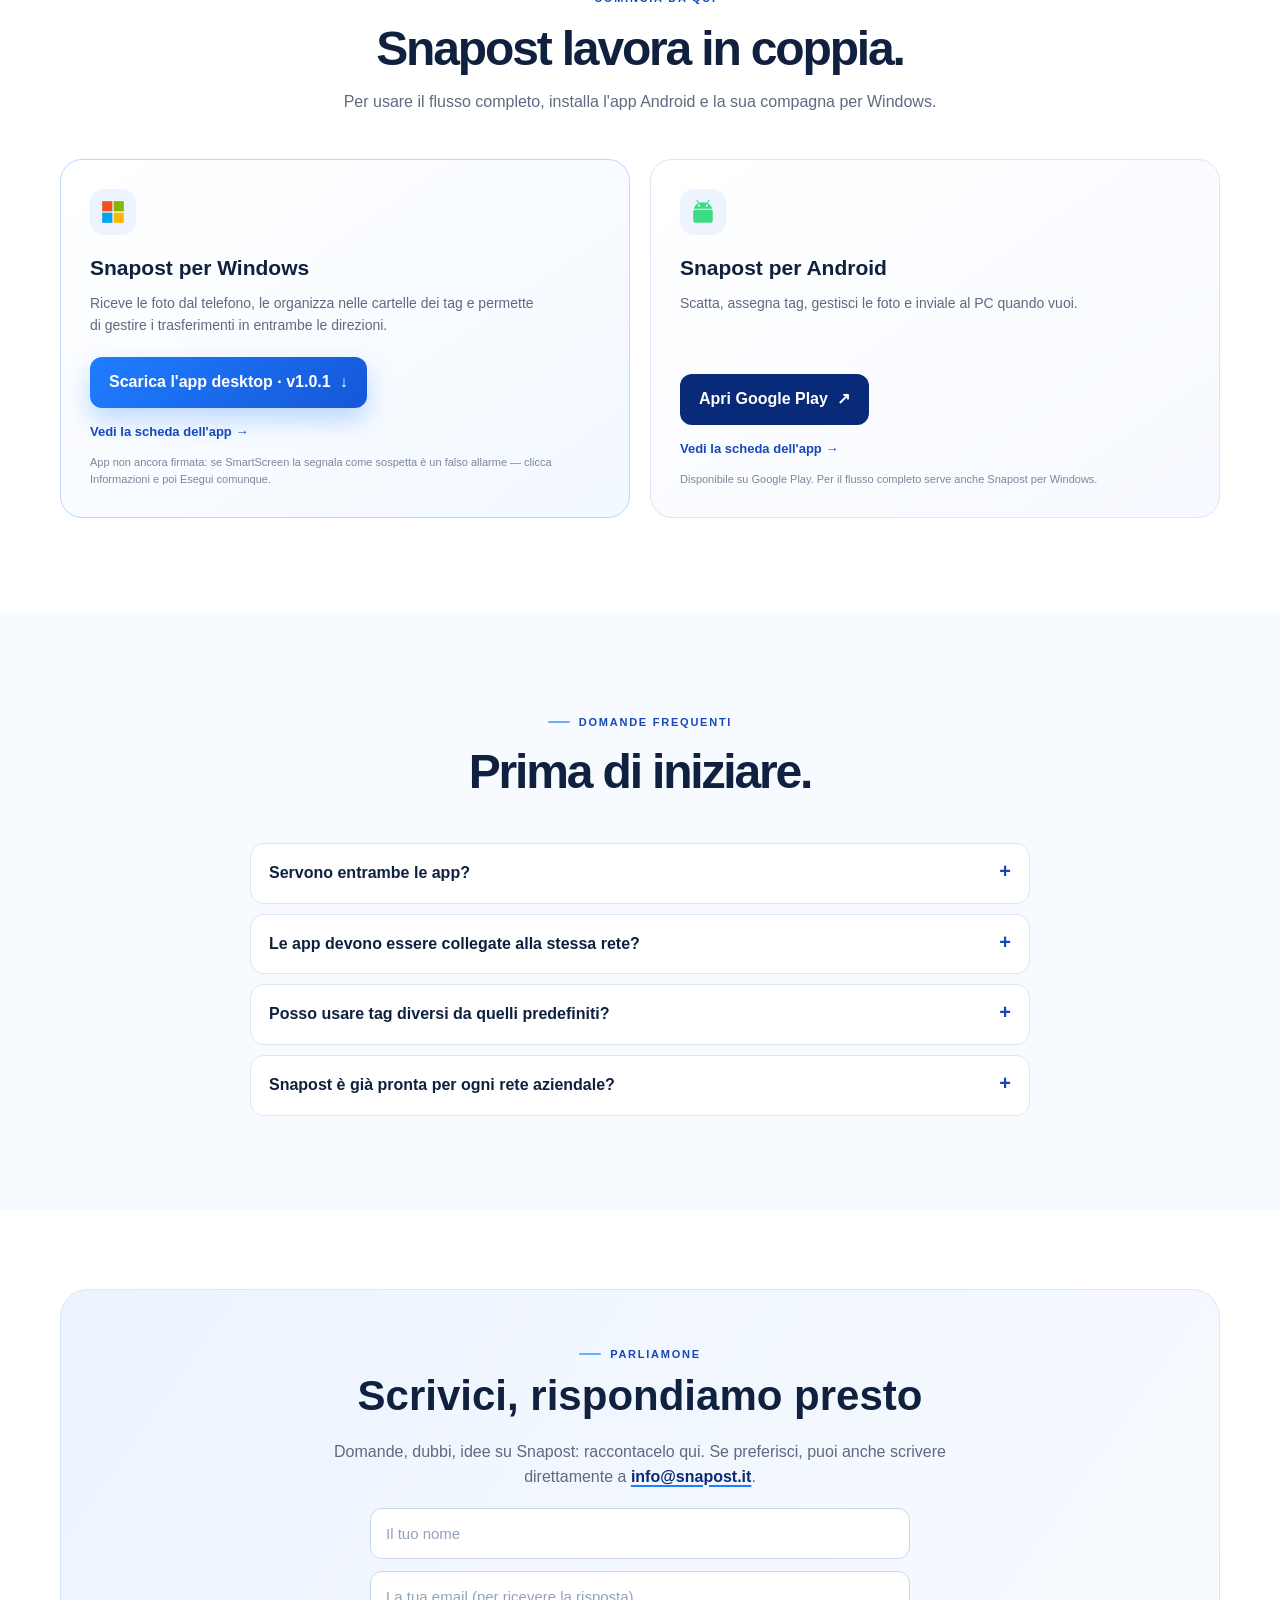
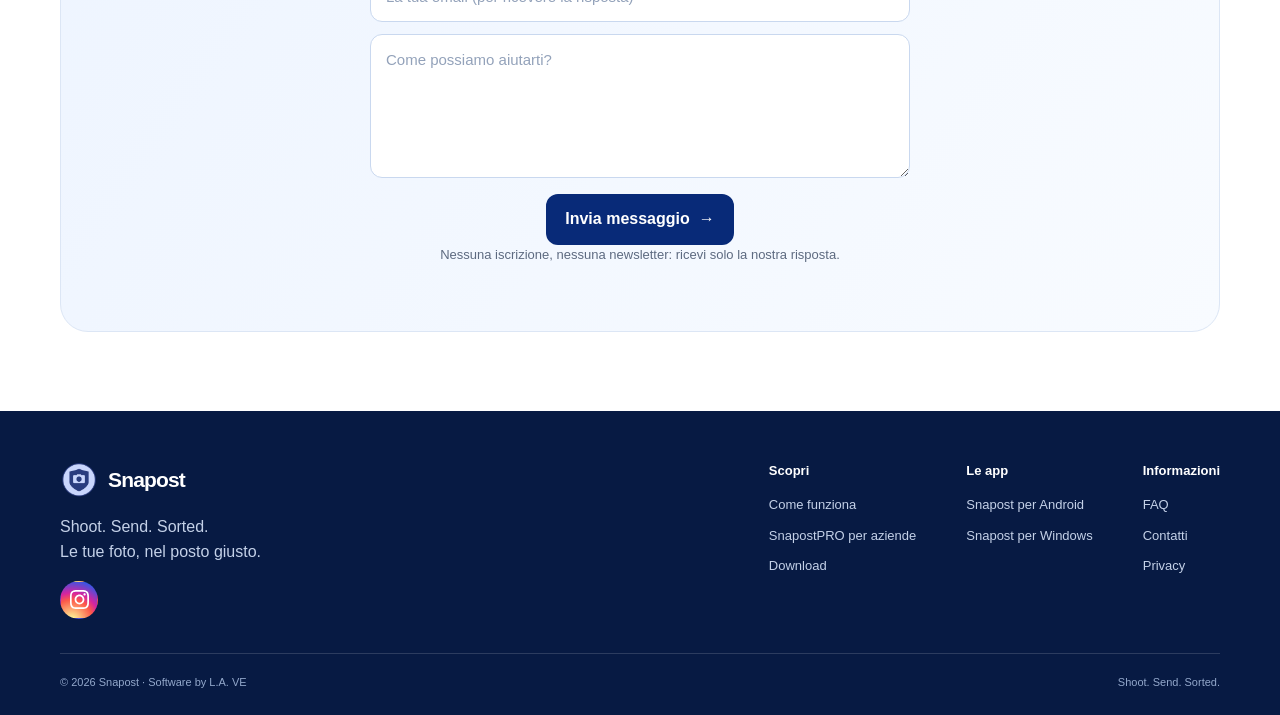
==== commit 7656cba4: "Add SnapostPRO video preview and update network diagram" ====
--- a/pro/index.html
+++ b/pro/index.html
@@ -19,7 +19,7 @@
   <div class="container nav">
     <a class="brand" href="index.html" aria-label="SnapostPRO home"><img src="../assets/snaposticona_gold.png" alt=""><span>Snapost<span style="color:#c25300">PRO</span></span></a>
     <nav class="navlinks" id="navlinks" aria-label="Navigazione principale">
-      <a class="snapost-return" href="../index.html" title="Torna a Snapost"><img src="../assets/snaposticona.png" alt=""><span>Torna a Snapost</span></a><a href="#funziona">Come funziona</a><a href="#repository">Il repository</a><a href="guida.html">Guida in rete</a><a href="windows.html">App Windows</a><a href="android.html">App Android</a><a href="#faq">FAQ</a>
+      <a class="snapost-return" href="../index.html" title="Torna a Snapost"><img src="../assets/snaposticona.png" alt=""><span>Torna a Snapost</span></a><a href="#video">Video</a><a href="#funziona">Come funziona</a><a href="#repository">Il repository</a><a href="guida.html">Guida in rete</a><a href="windows.html">App Windows</a><a href="android.html">App Android</a><a href="#faq">FAQ</a>
     </nav>
     <a class="nav-cta btn windows" href="windows.html#download">Scarica SnapostPRO <span aria-hidden="true">↓</span></a>
     <button class="menu-toggle" id="menuToggle" aria-label="Apri menu" aria-expanded="false">☰</button>
@@ -34,7 +34,7 @@
       <p class="hero-copy">Scatti dal telefono, scegli progetto, settore e sezione: la foto arriva nel repository aziendale, già dentro la commessa. Un documentale vero, anche su rete o NAS.</p>
       <div class="hero-actions">
         <a class="btn windows" href="windows.html#download">Scarica SnapostPRO <span aria-hidden="true">↓</span></a>
-        <a class="btn secondary" href="#funziona">Come funziona</a>
+        <a class="btn secondary" href="#video">Guarda il video</a>
       </div>
       <div class="hero-note"><span class="check">✓</span> Area in test: accesso riservato agli autorizzati.</div>
     </div>
@@ -45,6 +45,38 @@
   </div>
 </section>
 <div class="proof"><div class="container proof-row"><div class="proof-item"><span class="proof-icon">⌂</span><span><strong>Tre livelli</strong>: Progetto → Settore → Sezione</span></div><div class="proof-item"><span class="proof-icon">▤</span><span>Esplora progetti <strong>dedicato</strong></span></div><div class="proof-item"><span class="proof-icon">⇄</span><span>Foto e documenti <strong>in entrambe le direzioni</strong></span></div><div class="proof-item"><span class="proof-icon">◉</span><span>Repository <strong>anche su rete e NAS</strong></span></div></div></div>
+<section class="section" id="video">
+  <div class="container demo-grid">
+    <div class="demo-copy reveal">
+      <div class="eyebrow">SnapostPRO in un minuto</div>
+      <h2>Dal cantiere alla cartella giusta.</h2>
+      <p>Guarda l’anteprima e scopri come le foto scattate in cantiere arrivano organizzate nel repository condiviso.</p>
+      <a class="btn windows" href="https://www.youtube.com/shorts/lCrAruhmApg" target="_blank" rel="noopener">Guarda il video completo su YouTube <span aria-hidden="true">↗</span></a>
+    </div>
+    <div class="reveal">
+      <div class="video-slot vertical">
+        <video id="snapostpro-preview" muted playsinline controls preload="none" poster="../assets/snapostpro-anteprima.jpg" aria-label="Anteprima di 10 secondi del video SnapostPRO">
+          <source src="../assets/video_snapostpro_anteprima.mp4" type="video/mp4">
+          Il browser non supporta la riproduzione video.
+        </video>
+        <p class="demo-video-note">Anteprima di 10 secondi senza audio. Il video completo è su YouTube.</p>
+        <script>
+          (() => {
+            const preview = document.getElementById('snapostpro-preview');
+            if (!preview || !('IntersectionObserver' in window)) return;
+            const observer = new IntersectionObserver(entries => {
+              if (entries.some(entry => entry.isIntersecting)) {
+                preview.play().catch(() => {});
+                observer.disconnect();
+              }
+            }, { threshold: 0.5 });
+            observer.observe(preview);
+          })();
+        </script>
+      </div>
+    </div>
+  </div>
+</section>
 <section class="section" id="funziona">
   <div class="container">
     <div class="section-head reveal"><div class="eyebrow">Pensato per il lavoro di squadra</div><h2>Il flusso di Snapost, la struttura della tua impresa.</h2><p>SnapostPRO porta l'invio dal telefono nel mondo professionale: le foto e i documenti finiscono organizzati per commessa, senza passaggi manuali.</p></div>
--- a/assets/stile-pro.css
+++ b/assets/stile-pro.css
@@ -28,6 +28,15 @@
 body.pro .contact-form input:focus,body.pro .contact-form textarea:focus{border-color:#e07818;box-shadow:0 0 0 3px rgba(224,120,24,.14)}
 body.pro .contact-mail-inline{color:#7c3a00;text-decoration-color:#e07818}
 body.pro .legal-body a,body.pro .more-link{color:#c25300}
+
+.demo-grid{display:grid;grid-template-columns:1.1fr .7fr;align-items:center;gap:48px;max-width:980px;margin:auto}
+.demo-copy h2{font-size:clamp(32px,4vw,48px);line-height:1.08;letter-spacing:-.045em;margin:15px 0;color:#241503}
+.demo-copy p{max-width:560px;color:#71604e;font-size:16px}
+.demo-copy .btn{margin-top:12px}
+.demo-grid .video-slot.vertical{max-width:340px}
+.demo-video-note{margin:10px 0 0;text-align:center;color:#71604e;font-size:12px}
+@media(max-width:900px){.demo-grid{grid-template-columns:1fr;gap:28px}.demo-copy{text-align:center}.demo-copy .eyebrow{justify-content:center}.demo-copy p{margin-left:auto;margin-right:auto}}
+@media(max-width:650px){.demo-grid .video-slot.vertical{max-width:320px}.demo-copy .btn{width:100%}}
 
 .navlinks .snapost-return{display:inline-flex;align-items:center;gap:8px;padding:6px 12px;border:1px solid #c8d7f3;border-radius:999px;background:#f4f7ff;color:#153b83;font-size:13px;font-weight:750;white-space:nowrap;transition:background .2s,box-shadow .2s,transform .2s}
 .navlinks .snapost-return img{width:24px;height:24px;object-fit:cover;border-radius:6px}
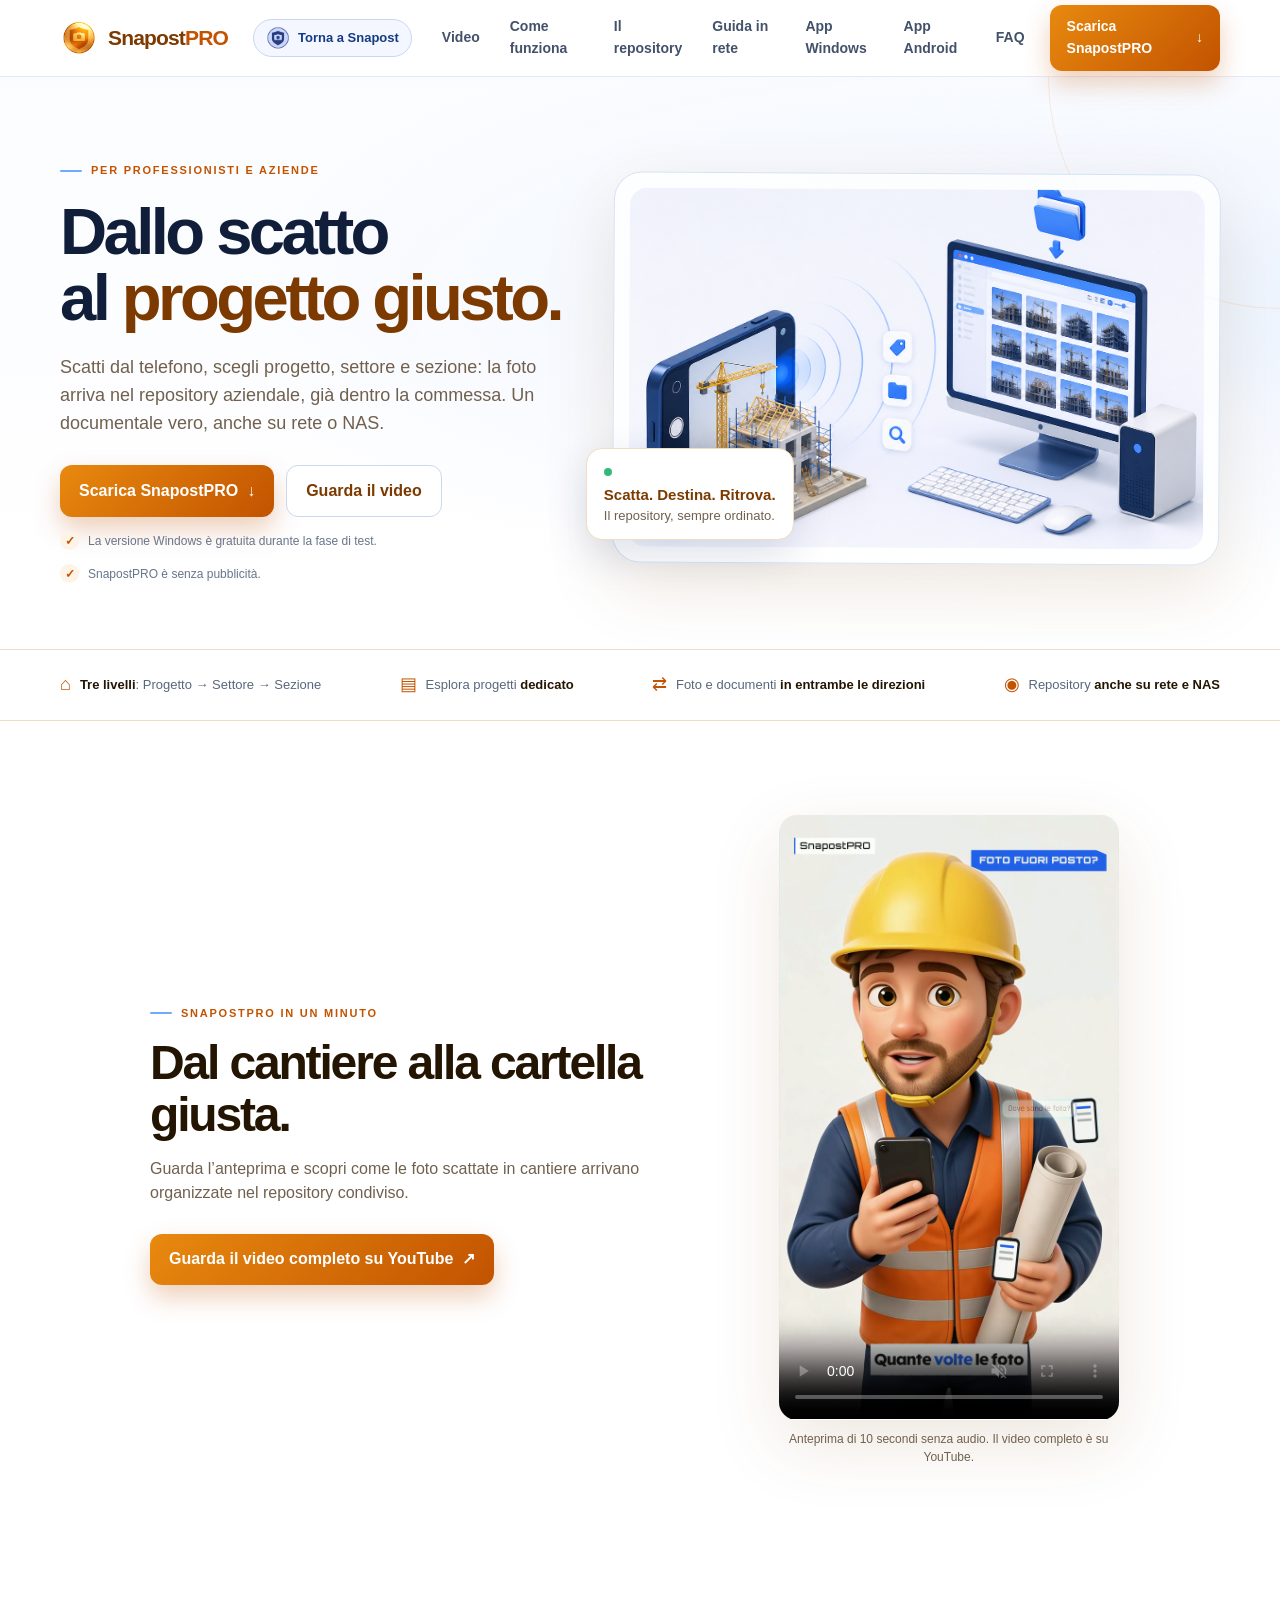
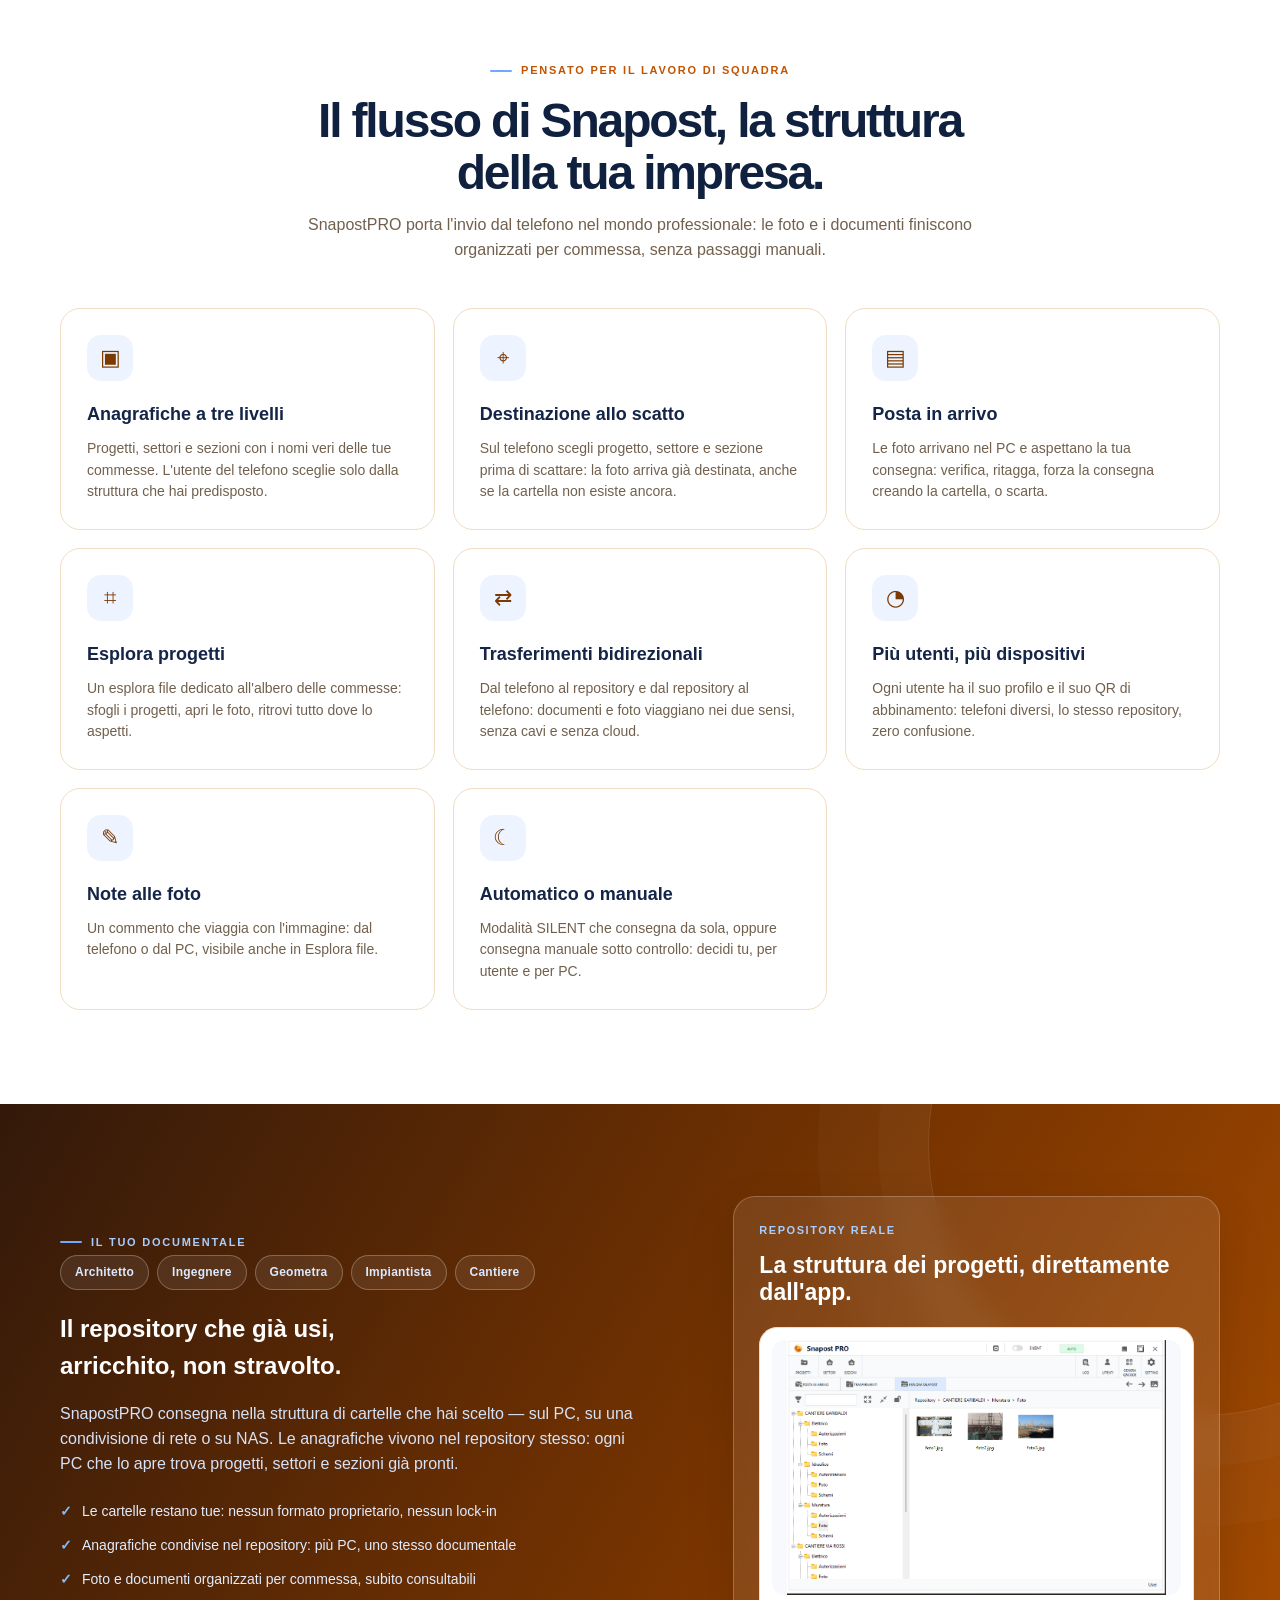
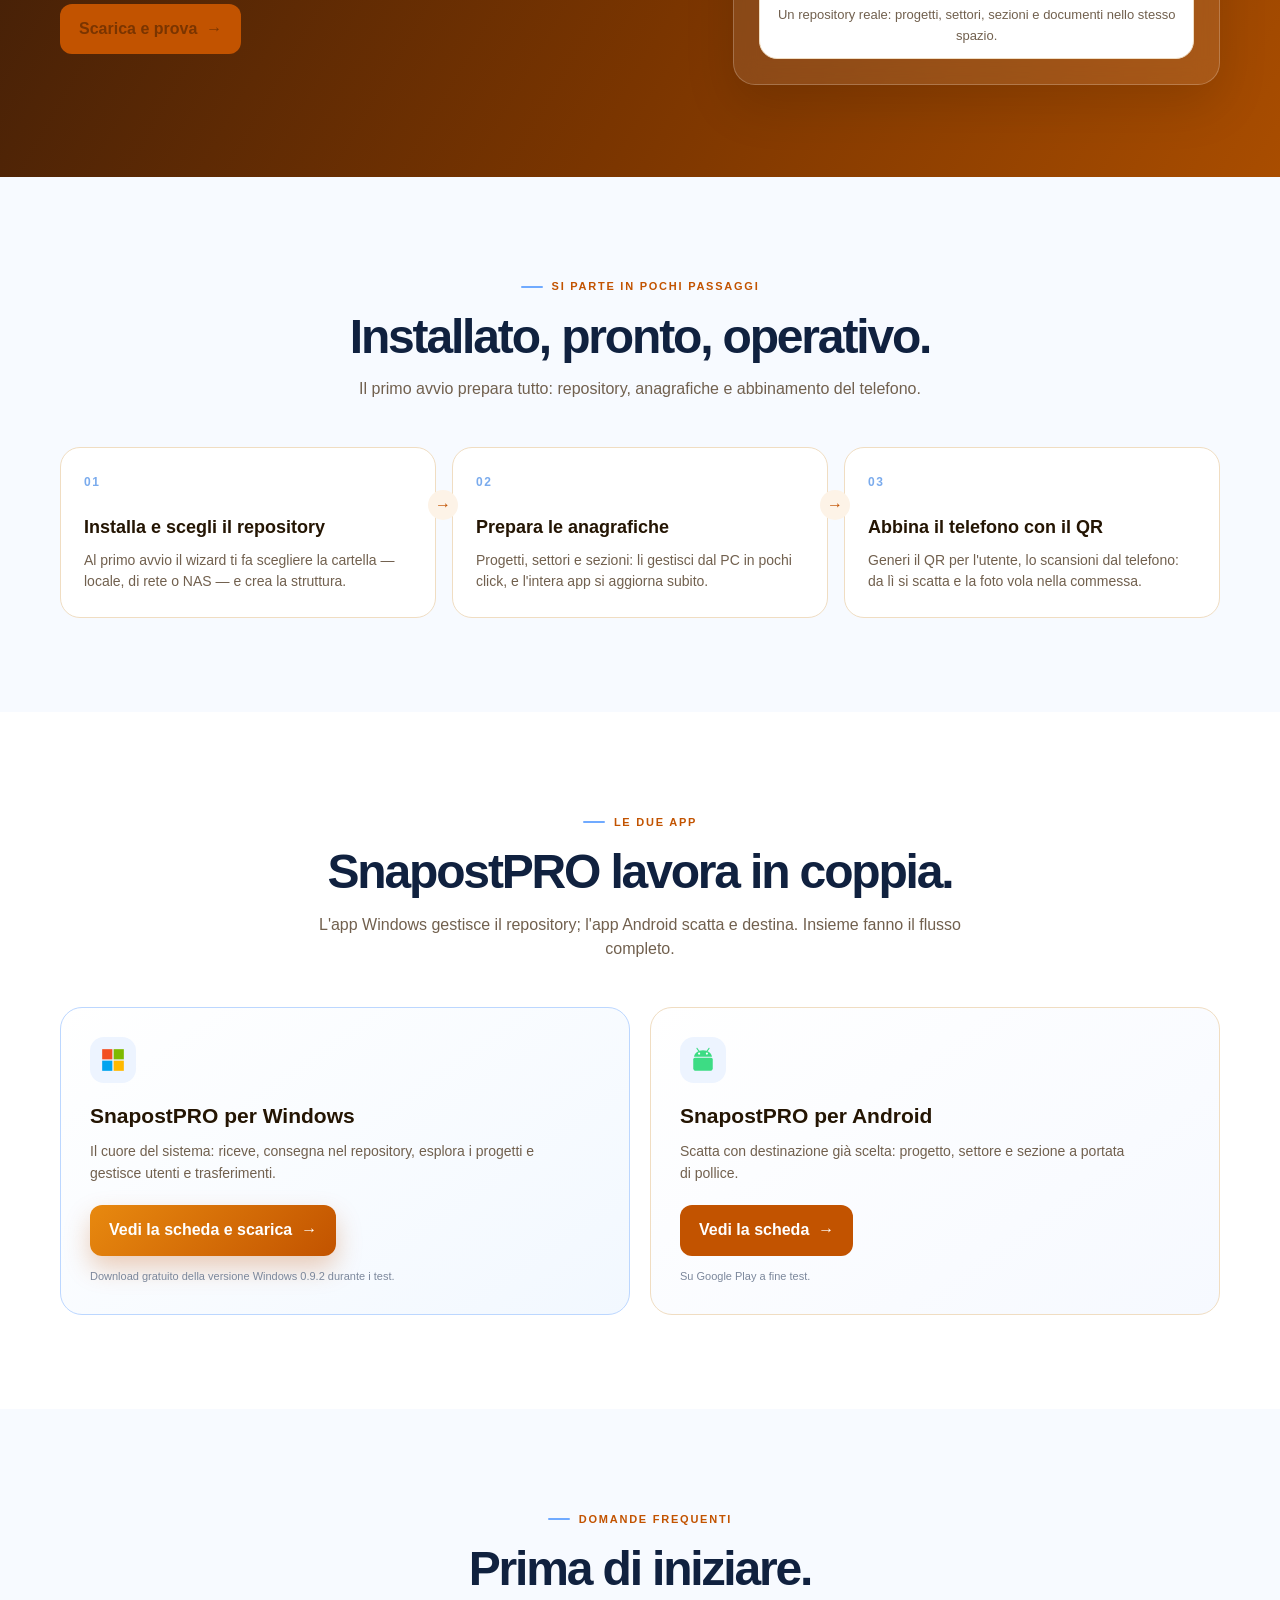
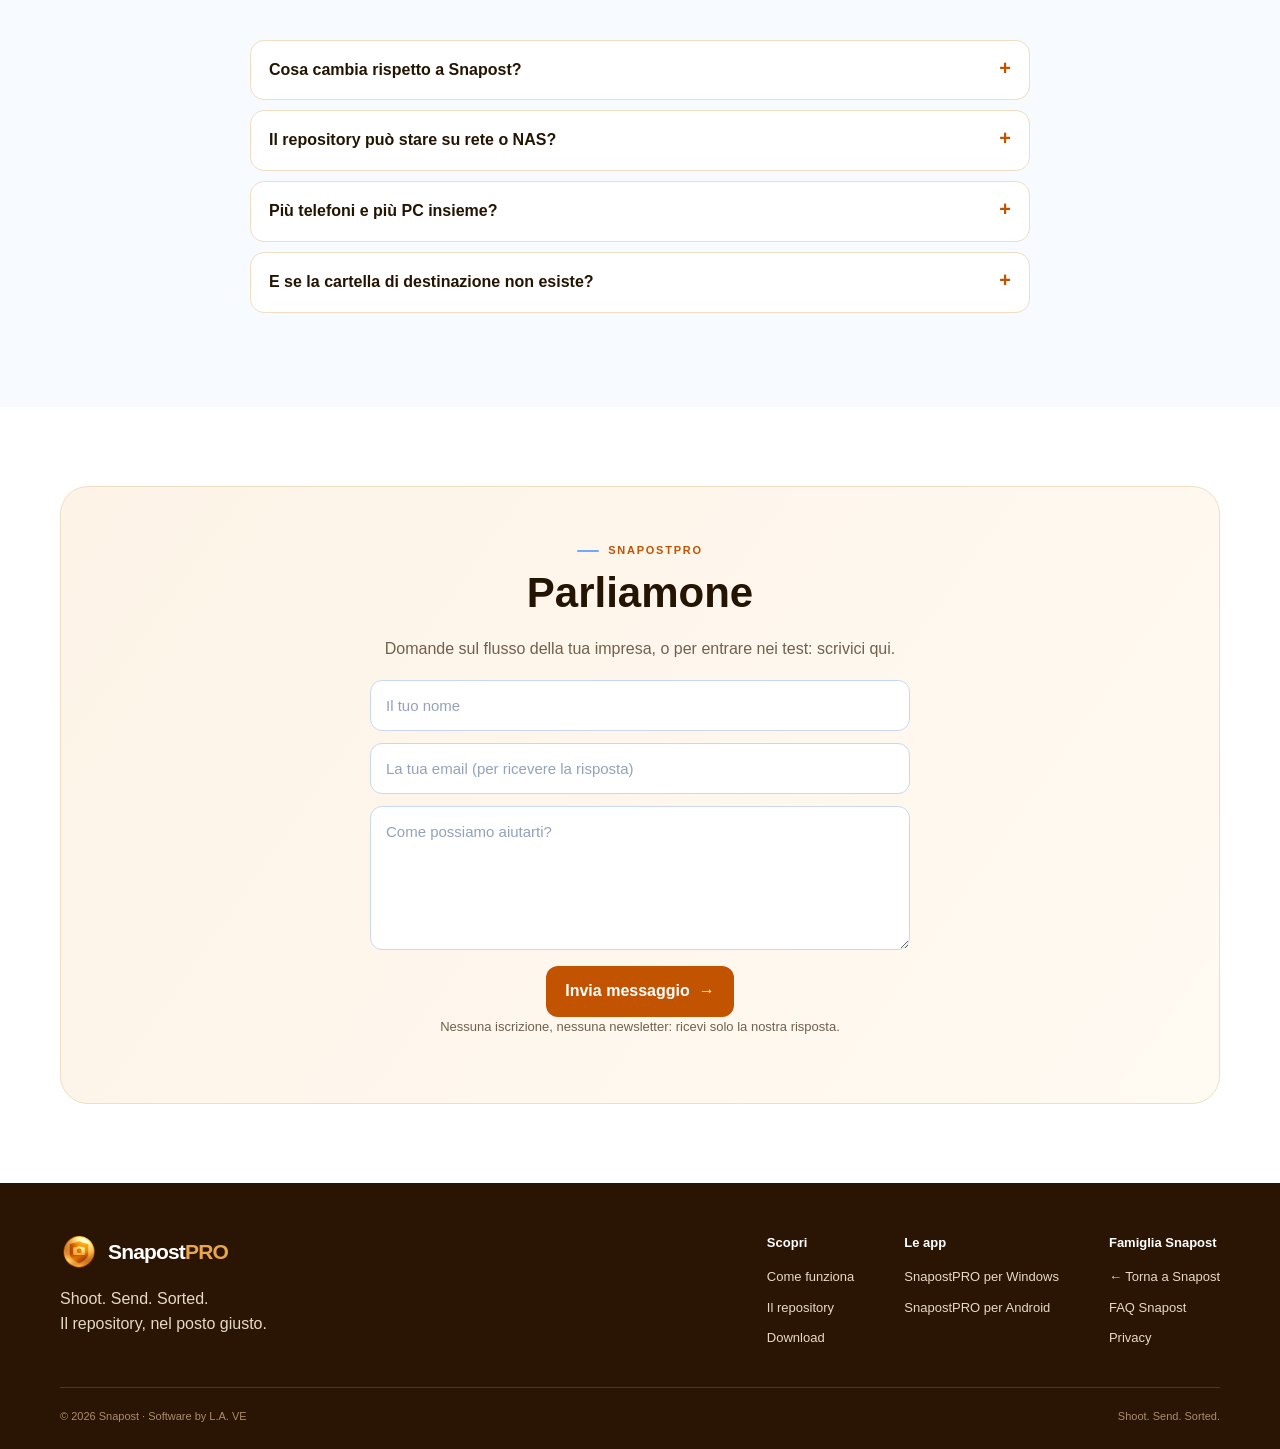
==== commit aefcbff9: "Publish-free-SnapostPRO-test-build" ====
--- a/pro/index.html
+++ b/pro/index.html
@@ -5,7 +5,7 @@
 <meta name="viewport" content="width=device-width, initial-scale=1">
 <meta name="robots" content="noindex, nofollow">
 <meta name="theme-color" content="#fff7ec">
-<meta name="description" content="SnapostPRO: il repository aziendale organizzato su tre livelli — Progetto, Settore, Sezione — con l'esplora progetti dedicato. Area in test.">
+<meta name="description" content="SnapostPRO: il repository aziendale organizzato su tre livelli — Progetto, Settore, Sezione — con l'esplora progetti dedicato.">
 <title>SnapostPRO — Dallo scatto al progetto giusto</title>
 <link rel="icon" href="../assets/snaposticona_gold.png">
 <link rel="stylesheet" href="../assets/stile.css">
@@ -36,7 +36,8 @@
         <a class="btn windows" href="windows.html#download">Scarica SnapostPRO <span aria-hidden="true">↓</span></a>
         <a class="btn secondary" href="#video">Guarda il video</a>
       </div>
-      <div class="hero-note"><span class="check">✓</span> Area in test: accesso riservato agli autorizzati.</div>
+      <div class="hero-note"><span class="check">✓</span> La versione Windows è gratuita durante la fase di test.</div>
+      <div class="hero-note"><span class="check">✓</span> SnapostPRO è senza pubblicità.</div>
     </div>
     <div class="hero-art reveal">
       <div class="art-card"><a href="../assets/im_alto_blu.png" target="_blank" rel="noopener" aria-label="Apri ingrandita l'illustrazione di SnapostPRO"><img src="../assets/im_alto_blu.png" alt="Dal cantiere al repository SnapostPRO" style="width:100%;aspect-ratio:16/10;object-fit:cover;border-radius:18px;display:block"></a></div>
@@ -122,7 +123,7 @@
   <div class="container">
     <div class="section-head reveal"><div class="eyebrow">Le due app</div><h2>SnapostPRO lavora in coppia.</h2><p>L'app Windows gestisce il repository; l'app Android scatta e destina. Insieme fanno il flusso completo.</p></div>
     <div class="download-grid">
-      <article class="download-card win reveal"><div class="feature-icon" aria-hidden="true"><svg width="26" height="26" viewBox="0 0 24 24"><rect x="2" y="2" width="9.4" height="9.4" fill="#F25022"/><rect x="12.6" y="2" width="9.4" height="9.4" fill="#7FBA00"/><rect x="2" y="12.6" width="9.4" height="9.4" fill="#00A4EF"/><rect x="12.6" y="12.6" width="9.4" height="9.4" fill="#FFB900"/></svg></div><h3>SnapostPRO per Windows</h3><p>Il cuore del sistema: riceve, consegna nel repository, esplora i progetti e gestisce utenti e trasferimenti.</p><a class="btn windows" href="windows.html">Vedi la scheda e scarica <span aria-hidden="true">→</span></a><small>Build di test: accesso riservato.</small></article>
+      <article class="download-card win reveal"><div class="feature-icon" aria-hidden="true"><svg width="26" height="26" viewBox="0 0 24 24"><rect x="2" y="2" width="9.4" height="9.4" fill="#F25022"/><rect x="12.6" y="2" width="9.4" height="9.4" fill="#7FBA00"/><rect x="2" y="12.6" width="9.4" height="9.4" fill="#00A4EF"/><rect x="12.6" y="12.6" width="9.4" height="9.4" fill="#FFB900"/></svg></div><h3>SnapostPRO per Windows</h3><p>Il cuore del sistema: riceve, consegna nel repository, esplora i progetti e gestisce utenti e trasferimenti.</p><a class="btn windows" href="windows.html">Vedi la scheda e scarica <span aria-hidden="true">→</span></a><small>Download gratuito della versione Windows 0.9.2 durante i test.</small></article>
       <article class="download-card reveal"><div class="feature-icon" aria-hidden="true"><svg width="26" height="26" viewBox="0 0 24 24" fill="#3DDC84"><path d="M7.7 3.9 6 1.6c-.2-.2-.1-.5.1-.7.2-.2.5-.1.7.1l1.8 2.4c1-.3 2.1-.5 3.4-.5s2.4.2 3.4.5L17.2 1c.2-.2.5-.3.7-.1.2.2.3.5.1.7l-1.7 2.3c2.2 1.1 3.7 3 4 5.1H3.7c.3-2.1 1.8-4 4-5.1z"/><circle cx="8.4" cy="6.1" r="1" fill="#fff"/><circle cx="15.6" cy="6.1" r="1" fill="#fff"/><path d="M3 11.5c0-.8.7-1.5 1.5-1.5h15c.8 0 1.5.7 1.5 1.5v8c0 1.4-1.1 2.5-2.5 2.5h-13C4.1 22 3 20.9 3 19.5z"/></svg></div><h3>SnapostPRO per Android</h3><p>Scatta con destinazione già scelta: progetto, settore e sezione a portata di pollice.</p><a class="btn primary" href="android.html">Vedi la scheda <span aria-hidden="true">→</span></a><small>Su Google Play a fine test.</small></article>
     </div>
   </div>
@@ -140,7 +141,6 @@
 <section class="final-cta" id="contatti"><div class="container"><div class="final-box reveal"><div class="eyebrow">SnapostPRO</div><h2>Parliamone</h2><p>Domande sul flusso della tua impresa, o per entrare nei test: scrivici qui.</p><form class="contact-form" action="https://formspree.io/f/mppwbywd" method="POST"><input type="text" name="nome" placeholder="Il tuo nome" required autocomplete="name"><input type="email" name="email" placeholder="La tua email (per ricevere la risposta)" required autocomplete="email"><textarea name="messaggio" rows="5" placeholder="Come possiamo aiutarti?" required></textarea><input type="hidden" name="_subject" value="SnapostPRO — messaggio dall'area test"><input type="text" name="_gotcha" class="honeypot" tabindex="-1" autocomplete="off" aria-hidden="true"><button class="btn primary" type="submit">Invia messaggio <span>→</span></button></form><p class="form-note">Nessuna iscrizione, nessuna newsletter: ricevi solo la nostra risposta.</p></div></div></section>
 </main>
 <footer class="footer"><div class="container"><div class="footer-top"><div><a class="brand footer-brand" href="index.html"><img src="../assets/snaposticona_gold.png" alt=""><span>Snapost<span style="color:#e8a54b">PRO</span></span></a><p>Shoot. Send. Sorted.<br>Il repository, nel posto giusto.</p></div><div class="footer-links"><div class="footer-col"><strong>Scopri</strong><a href="#funziona">Come funziona</a><a href="#repository">Il repository</a><a href="windows.html#download">Download</a></div><div class="footer-col"><strong>Le app</strong><a href="windows.html">SnapostPRO per Windows</a><a href="android.html">SnapostPRO per Android</a></div><div class="footer-col"><strong>Famiglia Snapost</strong><a href="../index.html">← Torna a Snapost</a><a href="../index.html#faq">FAQ Snapost</a><a href="../privacy.html">Privacy</a></div></div></div><div class="footer-bottom"><span>© 2026 Snapost · Software by L.A. VE</span><span>Shoot. Send. Sorted.</span></div></div></footer>
-<script src="../assets/pro-gate.js"></script>
 <script src="../assets/sito.js"></script>
 </body>
 </html>
--- a/assets/stile.css
+++ b/assets/stile.css
@@ -67,6 +67,10 @@
 .switch-section{background:#f7faff}.switch-shot{max-width:900px;margin:0 auto}.switch-shot img{width:100%;border-radius:18px;border:1px solid var(--line);box-shadow:0 22px 55px rgba(18,45,90,.13);display:block;background:#fff}.switch-shot figcaption{text-align:center;color:var(--muted);font-size:13px;margin-top:14px}.switch-explain{display:grid;grid-template-columns:1fr 1fr;gap:18px;max-width:900px;margin:34px auto 0}.switch-card{border:1px solid var(--line);border-radius:20px;padding:26px;background:#fff}.switch-card h3{display:flex;align-items:center;gap:10px;font-size:17px;margin:0 0 14px;color:#142548}.switch-card p{color:var(--muted);font-size:14px;margin:0 0 10px}.switch-card p:last-child{margin:0}.switch-card strong{color:#142548}.switch-dot{width:12px;height:12px;border-radius:50%;display:inline-block;flex:0 0 auto}.switch-dot.phone{background:var(--blue)}.switch-dot.pc{background:var(--navy)}@media(max-width:900px){.switch-explain{grid-template-columns:1fr}}
 /* ---- PAGINA PRIVACY ---- */
 .legal-hero{padding:56px 0 44px}.legal-hero h1{font-size:clamp(34px,4.2vw,52px)}.legal-hero p{font-size:16px}.legal-updated{margin-top:16px;font-size:12px;color:#8290a6}.legal-section{padding:26px 0 80px}.legal-body{max-width:760px;display:grid;gap:14px}.legal-body>div{border:1px solid var(--line);border-radius:18px;background:#fff;padding:26px 28px}.legal-body h2{font-size:21px;letter-spacing:-.03em;margin:0 0 12px;color:#142548}.legal-body p{color:var(--muted);font-size:15px;margin:0 0 10px;line-height:1.65}.legal-body p:last-child{margin-bottom:0}.legal-body ul{margin:0;padding:0;list-style:none;display:grid;gap:9px}.legal-body li{color:var(--muted);font-size:15px;line-height:1.55;padding-left:22px;position:relative}.legal-body li:before{content:"✓";position:absolute;left:0;color:var(--blue);font-weight:900}.legal-body a{color:var(--blue);font-weight:650}.legal-body a:hover{text-decoration:underline}
+.privacy-nav{gap:18px}.privacy-brand-pair{display:flex;align-items:center;gap:12px;flex:none;white-space:nowrap}.privacy-pro-mark{display:inline-flex;align-items:center;gap:5px;padding-left:12px;border-left:1px solid var(--line);color:#9c4200;font-size:13px;font-weight:850;letter-spacing:-.02em;white-space:nowrap}.privacy-pro-mark img{width:26px;height:26px;object-fit:contain}.privacy-pro-mark:hover{color:#c25300}
+@media(max-width:900px){.privacy-brand-pair{gap:8px}.privacy-pro-mark{padding-left:8px;gap:3px;font-size:12px}.privacy-pro-mark img{width:22px;height:22px}}
+@media(max-width:650px){.privacy-nav{gap:8px}.privacy-brand-pair{gap:7px}.privacy-nav .brand{font-size:17px}.privacy-nav .brand img{width:30px;height:30px}.privacy-pro-mark{padding-left:7px;font-size:11px}.privacy-pro-mark img{width:20px;height:20px}.privacy-nav .nav-cta{font-size:11px;padding:9px 10px}}
+@media(max-width:360px){.privacy-pro-mark span{display:none}.privacy-nav .nav-cta{font-size:10px;padding:8px}}
 /* ---- animazioni ---- */
 .reveal{opacity:0;transform:translateY(20px);transition:opacity .65s ease,transform .65s ease}.reveal.visible{opacity:1;transform:none}@keyframes float{0%,100%{transform:translateY(0)}50%{transform:translateY(-8px)}}
 @media(prefers-reduced-motion:reduce){html{scroll-behavior:auto}.reveal{opacity:1;transform:none;transition:none}.art-float{animation:none}*{transition:none!important}}
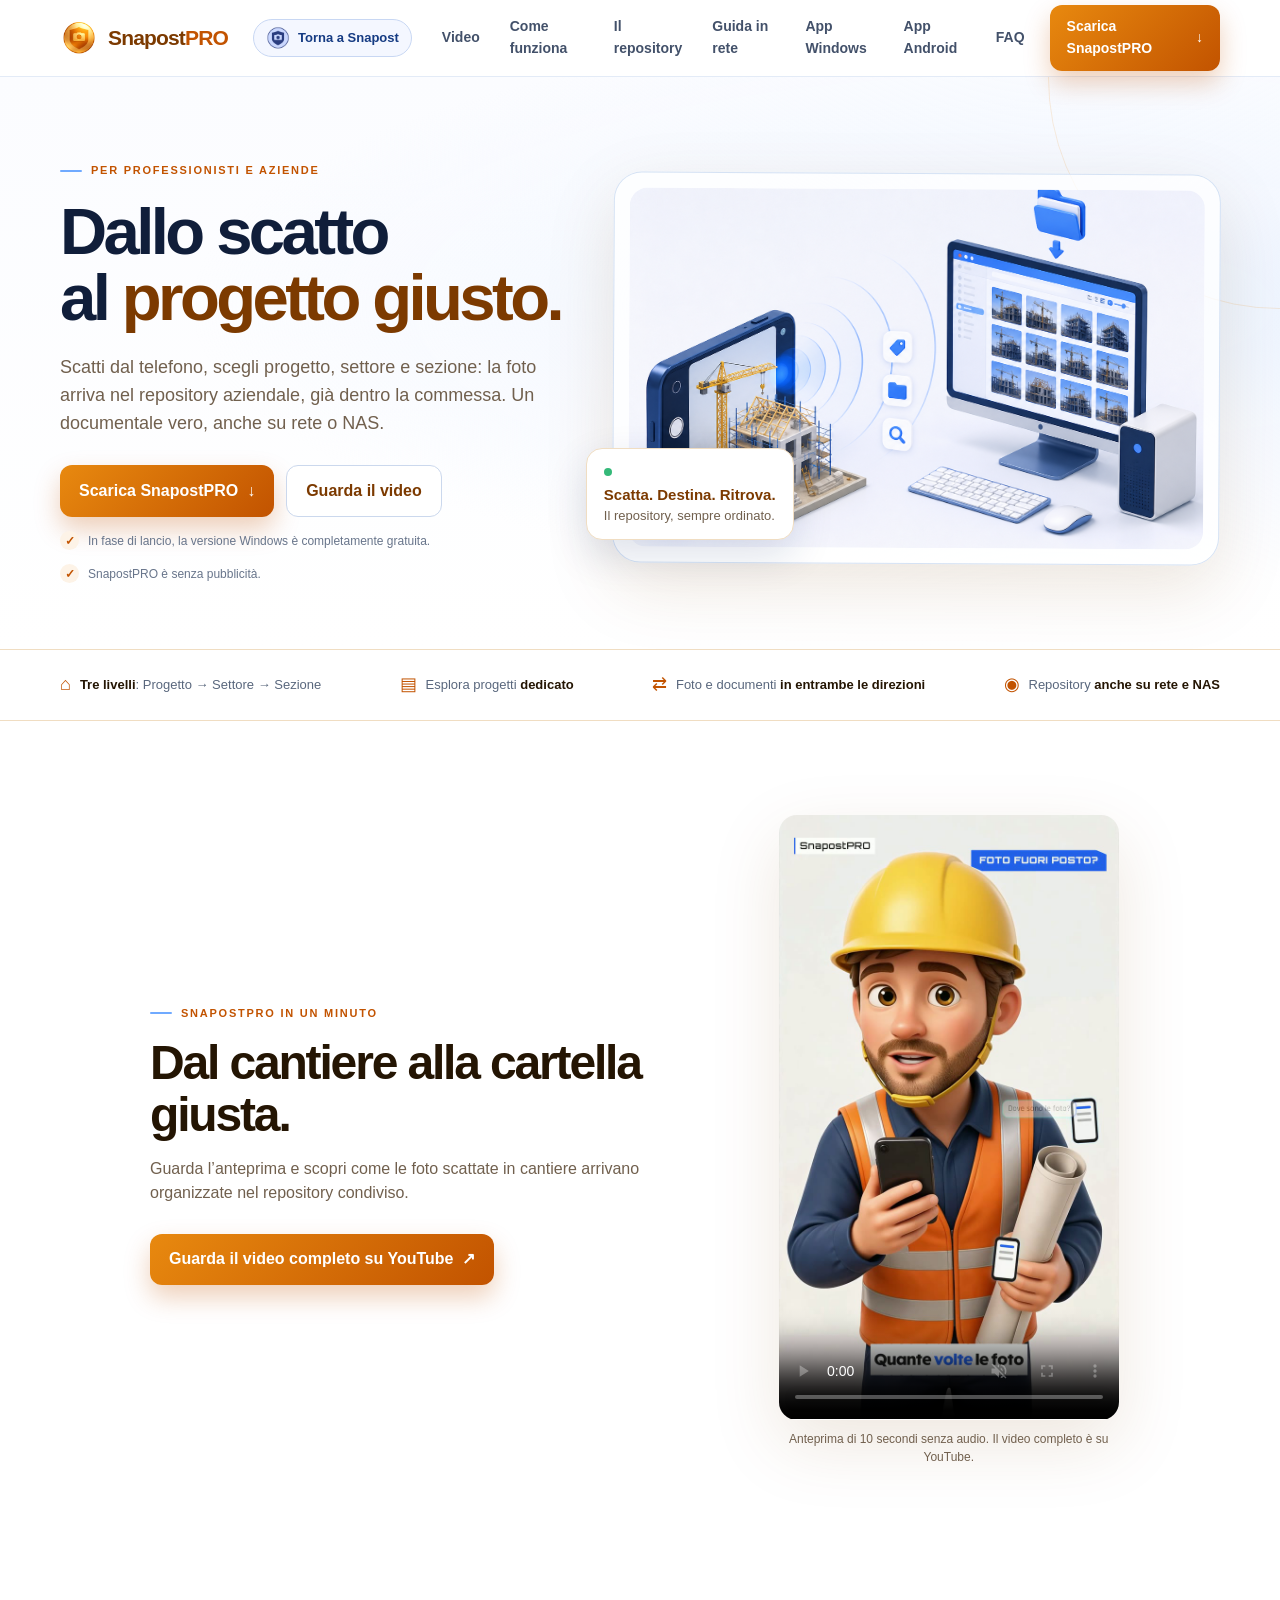
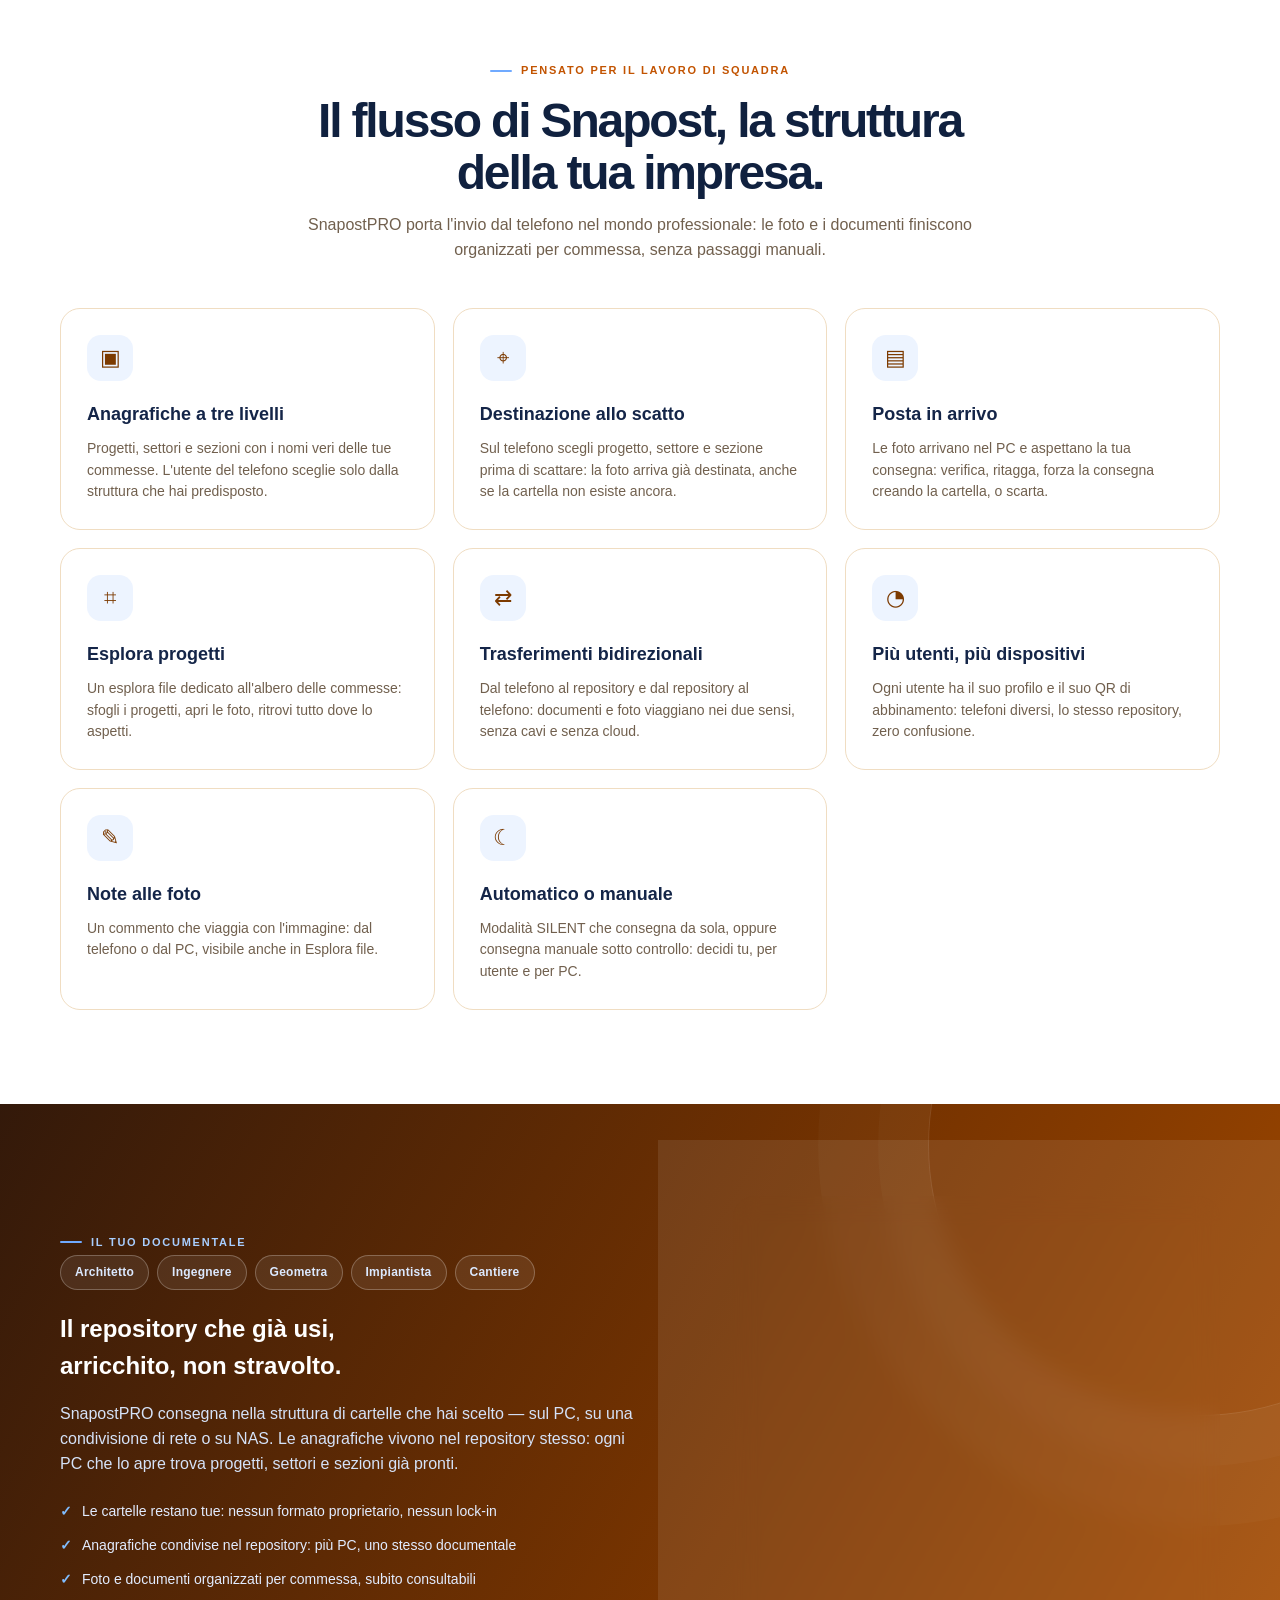
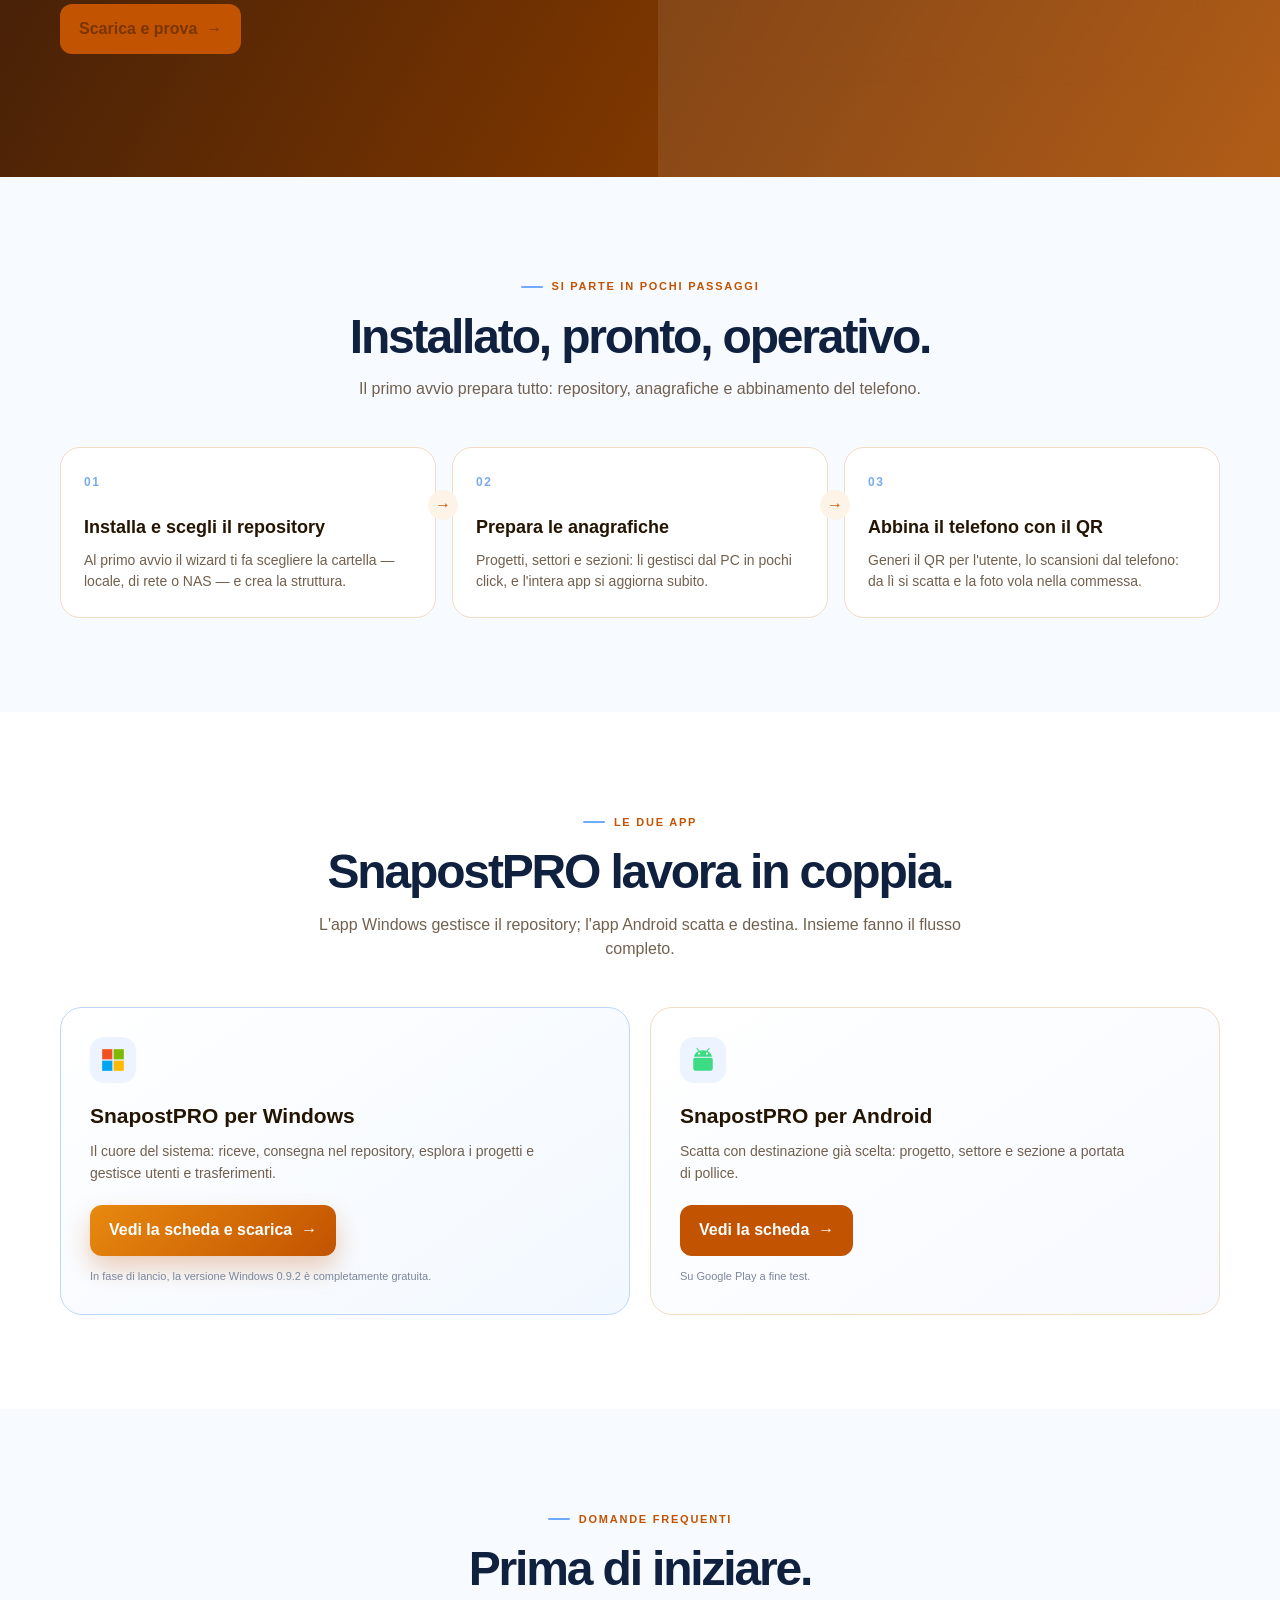
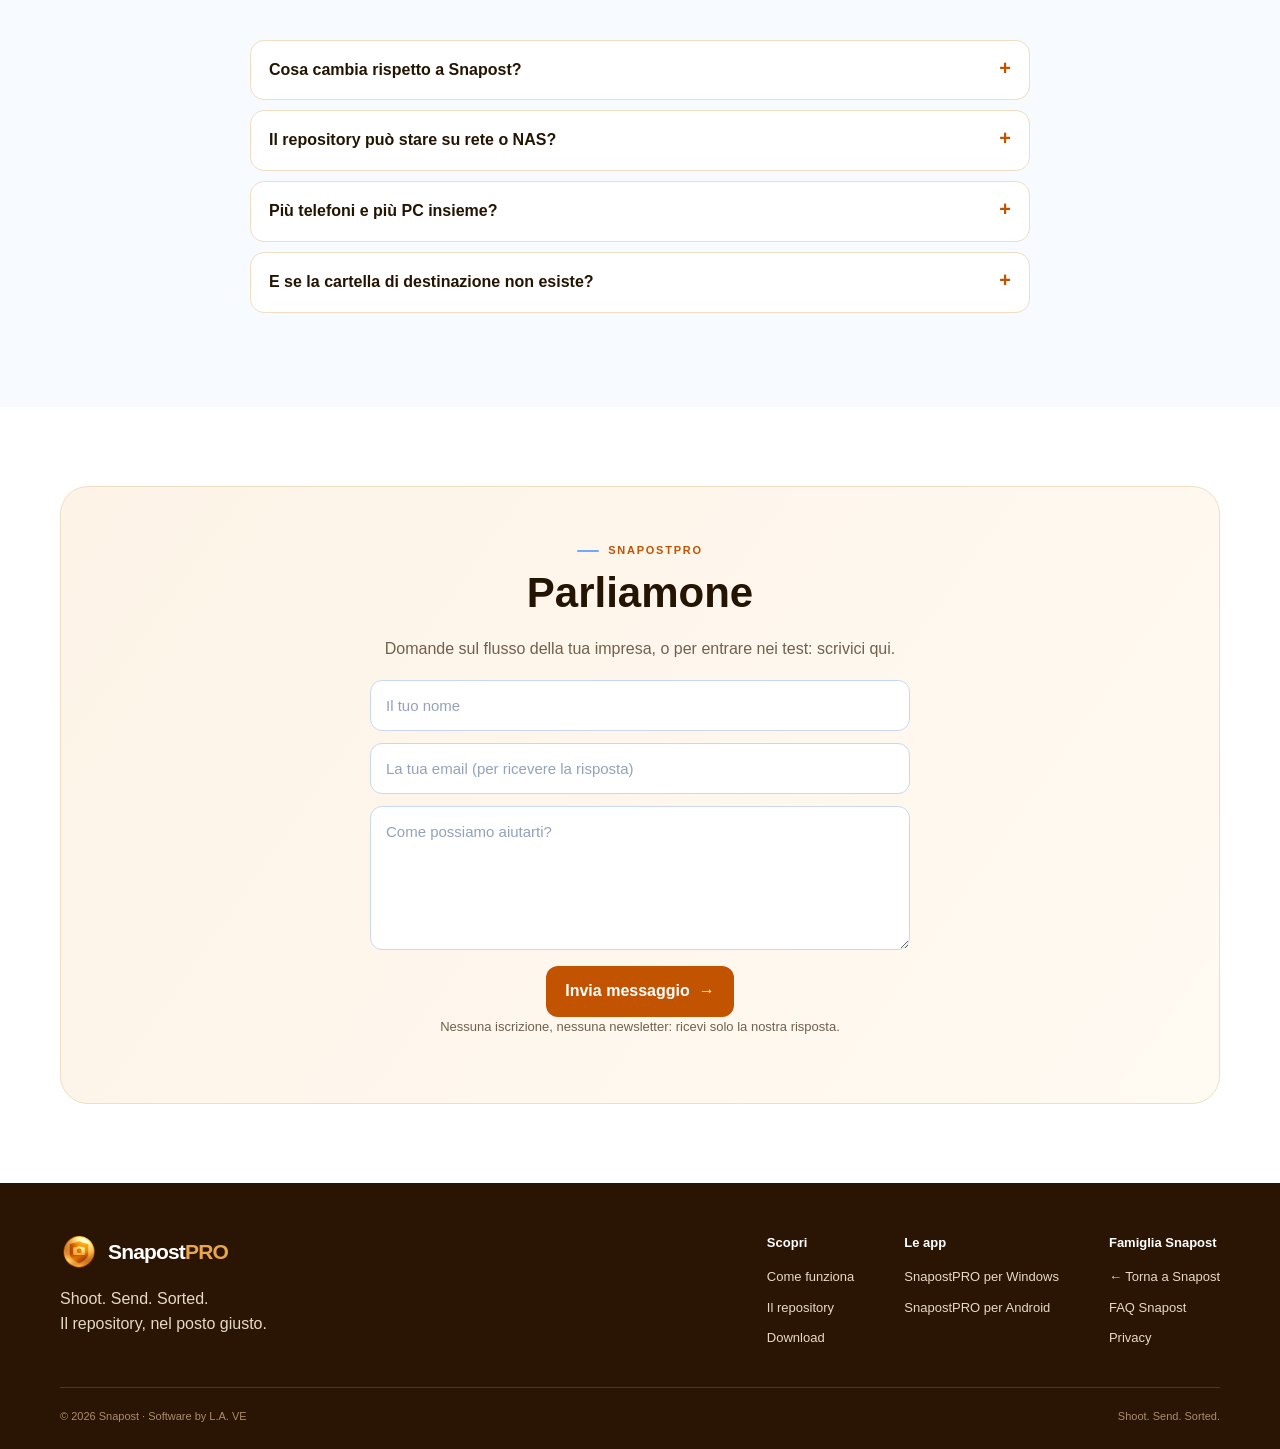
==== commit 03bfcc1d: "Update-launch-free-message" ====
--- a/pro/index.html
+++ b/pro/index.html
@@ -36,7 +36,7 @@
         <a class="btn windows" href="windows.html#download">Scarica SnapostPRO <span aria-hidden="true">↓</span></a>
         <a class="btn secondary" href="#video">Guarda il video</a>
       </div>
-      <div class="hero-note"><span class="check">✓</span> La versione Windows è gratuita durante la fase di test.</div>
+      <div class="hero-note"><span class="check">✓</span> In fase di lancio, la versione Windows è completamente gratuita.</div>
       <div class="hero-note"><span class="check">✓</span> SnapostPRO è senza pubblicità.</div>
     </div>
     <div class="hero-art reveal">
@@ -123,7 +123,7 @@
   <div class="container">
     <div class="section-head reveal"><div class="eyebrow">Le due app</div><h2>SnapostPRO lavora in coppia.</h2><p>L'app Windows gestisce il repository; l'app Android scatta e destina. Insieme fanno il flusso completo.</p></div>
     <div class="download-grid">
-      <article class="download-card win reveal"><div class="feature-icon" aria-hidden="true"><svg width="26" height="26" viewBox="0 0 24 24"><rect x="2" y="2" width="9.4" height="9.4" fill="#F25022"/><rect x="12.6" y="2" width="9.4" height="9.4" fill="#7FBA00"/><rect x="2" y="12.6" width="9.4" height="9.4" fill="#00A4EF"/><rect x="12.6" y="12.6" width="9.4" height="9.4" fill="#FFB900"/></svg></div><h3>SnapostPRO per Windows</h3><p>Il cuore del sistema: riceve, consegna nel repository, esplora i progetti e gestisce utenti e trasferimenti.</p><a class="btn windows" href="windows.html">Vedi la scheda e scarica <span aria-hidden="true">→</span></a><small>Download gratuito della versione Windows 0.9.2 durante i test.</small></article>
+      <article class="download-card win reveal"><div class="feature-icon" aria-hidden="true"><svg width="26" height="26" viewBox="0 0 24 24"><rect x="2" y="2" width="9.4" height="9.4" fill="#F25022"/><rect x="12.6" y="2" width="9.4" height="9.4" fill="#7FBA00"/><rect x="2" y="12.6" width="9.4" height="9.4" fill="#00A4EF"/><rect x="12.6" y="12.6" width="9.4" height="9.4" fill="#FFB900"/></svg></div><h3>SnapostPRO per Windows</h3><p>Il cuore del sistema: riceve, consegna nel repository, esplora i progetti e gestisce utenti e trasferimenti.</p><a class="btn windows" href="windows.html">Vedi la scheda e scarica <span aria-hidden="true">→</span></a><small>In fase di lancio, la versione Windows 0.9.2 è completamente gratuita.</small></article>
       <article class="download-card reveal"><div class="feature-icon" aria-hidden="true"><svg width="26" height="26" viewBox="0 0 24 24" fill="#3DDC84"><path d="M7.7 3.9 6 1.6c-.2-.2-.1-.5.1-.7.2-.2.5-.1.7.1l1.8 2.4c1-.3 2.1-.5 3.4-.5s2.4.2 3.4.5L17.2 1c.2-.2.5-.3.7-.1.2.2.3.5.1.7l-1.7 2.3c2.2 1.1 3.7 3 4 5.1H3.7c.3-2.1 1.8-4 4-5.1z"/><circle cx="8.4" cy="6.1" r="1" fill="#fff"/><circle cx="15.6" cy="6.1" r="1" fill="#fff"/><path d="M3 11.5c0-.8.7-1.5 1.5-1.5h15c.8 0 1.5.7 1.5 1.5v8c0 1.4-1.1 2.5-2.5 2.5h-13C4.1 22 3 20.9 3 19.5z"/></svg></div><h3>SnapostPRO per Android</h3><p>Scatta con destinazione già scelta: progetto, settore e sezione a portata di pollice.</p><a class="btn primary" href="android.html">Vedi la scheda <span aria-hidden="true">→</span></a><small>Su Google Play a fine test.</small></article>
     </div>
   </div>
--- a/assets/stile-pro.css
+++ b/assets/stile-pro.css
@@ -79,3 +79,8 @@
   .pro-banner{font-size:13px;padding:10px 13px}
   .pro-modal-card{padding:28px 20px 24px}
 }
+
+.launch-offer{display:flex;align-items:center;justify-content:center;gap:12px;max-width:680px;margin:22px auto 0!important;padding:15px 22px;border:2px solid #e8a54b;border-radius:18px;background:linear-gradient(135deg,#fff8eb,#fff1d8);box-shadow:0 10px 26px rgba(194,83,0,.12);color:#7c3a00!important;font-size:16px!important;line-height:1.45!important}
+.launch-offer strong{flex:none;padding:6px 10px;border-radius:999px;background:#c25300;color:#fff;font-size:12px;letter-spacing:.07em;text-transform:uppercase}
+.launch-offer span{font-weight:650}
+@media(max-width:650px){.launch-offer{flex-direction:column;gap:8px;padding:14px 16px;font-size:14px!important}.launch-offer strong{font-size:11px}}
